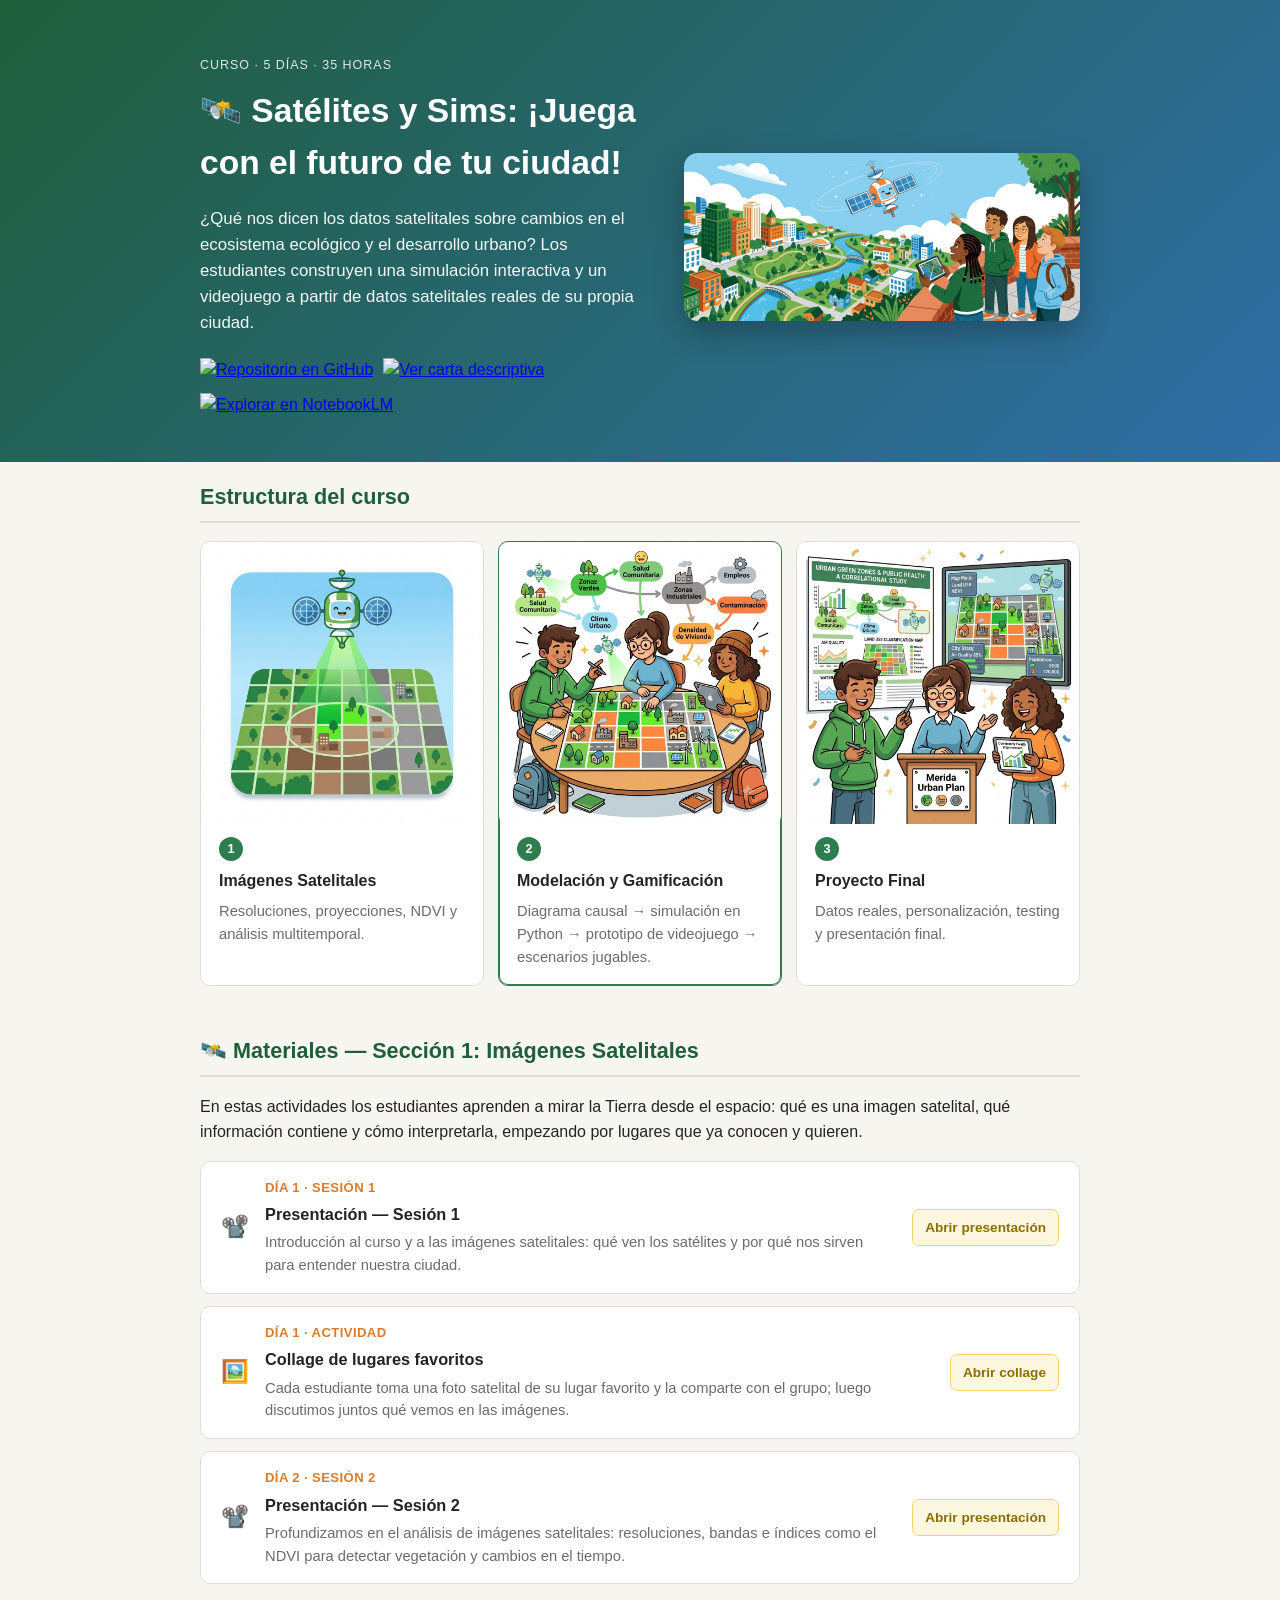
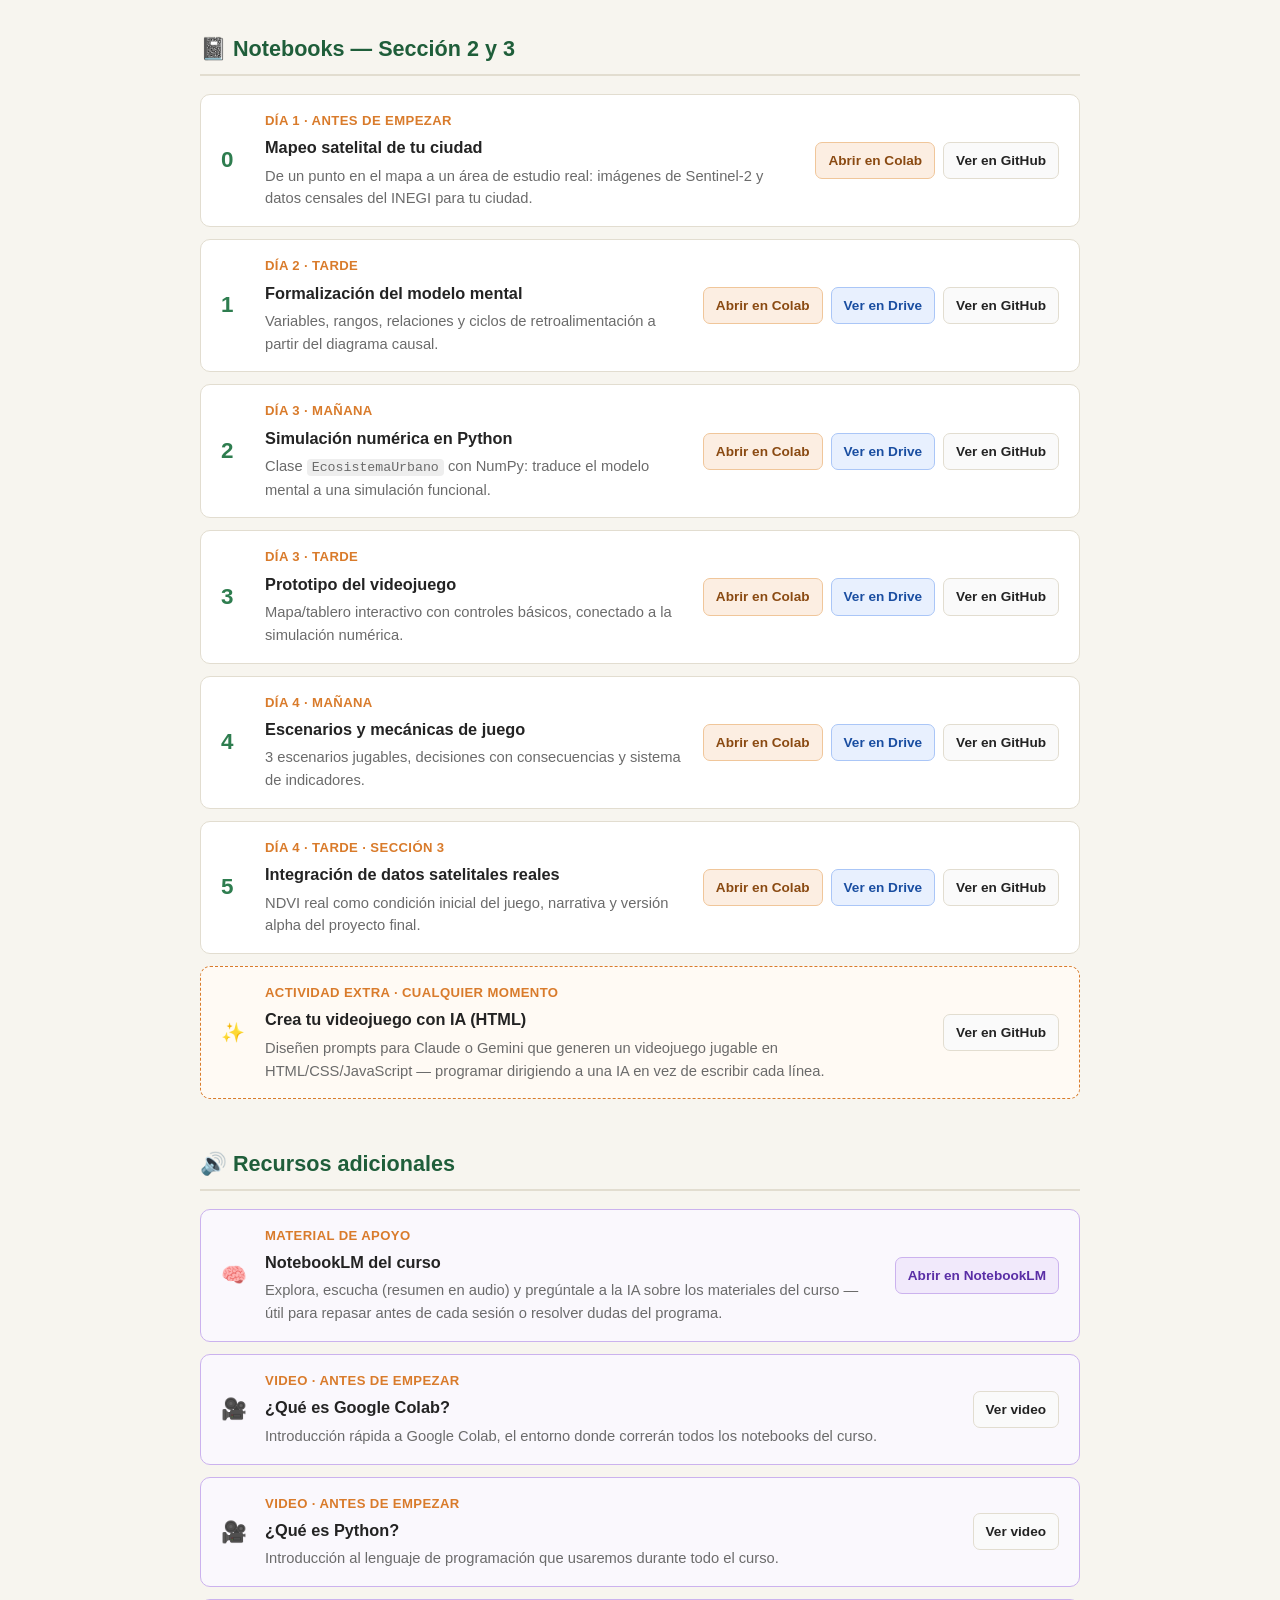
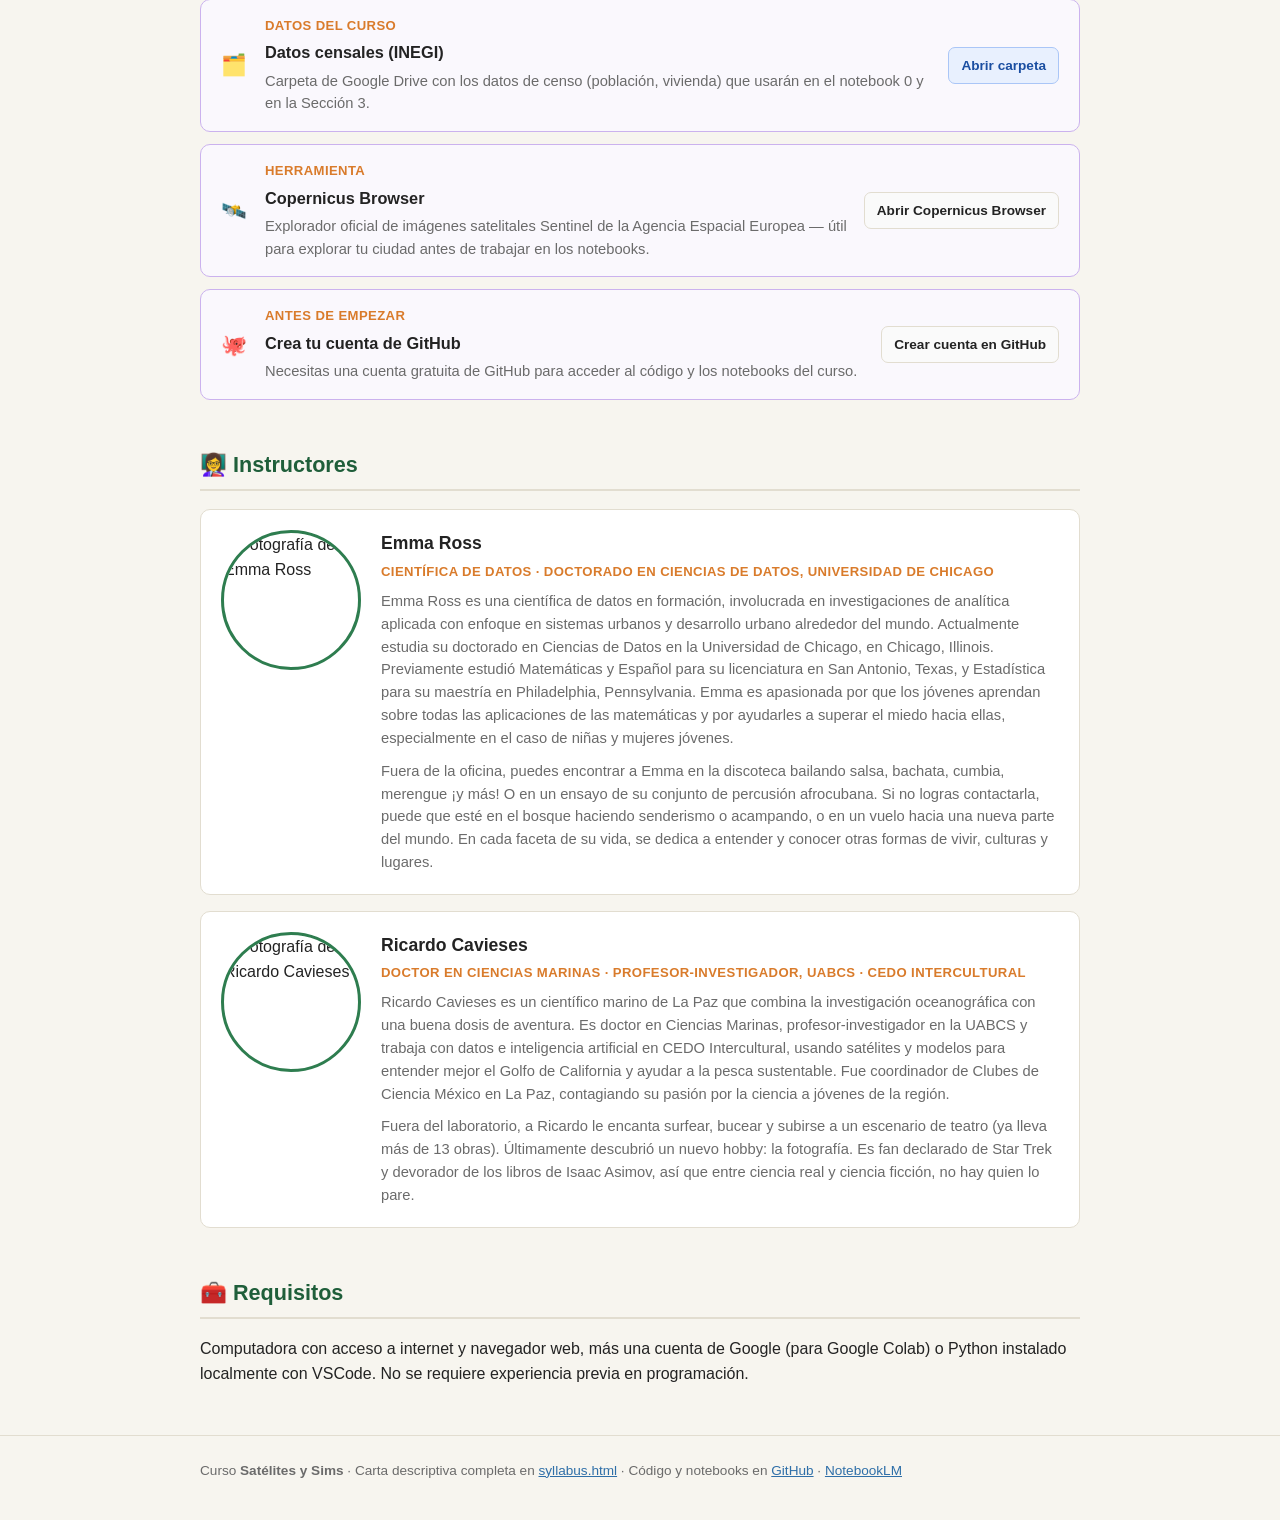
==== docs/index.html @ 2aa579f1 "actualizacion link" ====
<!DOCTYPE html>
<html lang="es">
<head>
<meta charset="UTF-8">
<meta name="viewport" content="width=device-width, initial-scale=1.0">
<title>Satélites y Sims: ¡Juega con el futuro de tu ciudad!</title>
<meta name="description" content="Curso de 5 días: simulación interactiva basada en datos satelitales reales y un modelo mental ecológico-urbano.">
<link rel="stylesheet" href="assets/style.css">
</head>
<body>

<header class="hero">
  <div class="wrap hero-grid">
    <div class="hero-texto">
      <div class="eyebrow">Curso · 5 días · 35 horas</div>
      <h1>🛰️ Satélites y Sims: ¡Juega con el futuro de tu ciudad!</h1>
      <p class="tagline">¿Qué nos dicen los datos satelitales sobre cambios en el ecosistema ecológico y el desarrollo urbano? Los estudiantes construyen una simulación interactiva y un videojuego a partir de datos satelitales reales de su propia ciudad.</p>
      <div class="badges">
        <a href="https://github.com/rcavieses/sims_satelite_and_models"><img src="https://img.shields.io/badge/GitHub-repositorio-24292e?logo=github&logoColor=white" alt="Repositorio en GitHub"></a>
        <a href="syllabus.html"><img src="https://img.shields.io/badge/Carta%20descriptiva-ver%20programa-2e7d4f" alt="Ver carta descriptiva"></a>
        <a href="https://notebooklm.google.com/notebook/e98d58f1-92c9-4bb8-ba0f-c38e1b6109aa?utm_source=nlmm_share"><img src="https://img.shields.io/badge/NotebookLM-explorar%20el%20curso-8e5fd6" alt="Explorar en NotebookLM"></a>
      </div>
    </div>
    <img class="hero-imagen" src="assets/hero-satelites-sims.png" alt="Ilustración de un satélite amigable sobrevolando una ciudad, con estudiantes observando con una tablet">
  </div>
</header>

<main class="wrap">

  <section id="secciones">
    <h2>Estructura del curso</h2>
    <div class="secciones-curso">
      <div class="seccion-card">
        <img class="seccion-imagen" src="assets/icono-seccion1.png" alt="Ilustración de un satélite escaneando un mapa de ciudad en cuadrícula">
        <span class="num">1</span>
        <h3>Imágenes Satelitales</h3>
        <p>Resoluciones, proyecciones, NDVI y análisis multitemporal.</p>
      </div>
      <div class="seccion-card activa">
        <img class="seccion-imagen" src="assets/icono-seccion2.png" alt="Ilustración de estudiantes alrededor de un tablero de ciudad con un diagrama causal flotando">
        <span class="num">2</span>
        <h3>Modelación y Gamificación</h3>
        <p>Diagrama causal → simulación en Python → prototipo de videojuego → escenarios jugables.</p>
      </div>
      <div class="seccion-card">
        <img class="seccion-imagen" src="assets/icono-seccion3.png" alt="Ilustración de estudiantes presentando su proyecto final con un póster y una pantalla de videojuego">
        <span class="num">3</span>
        <h3>Proyecto Final</h3>
        <p>Datos reales, personalización, testing y presentación final.</p>
      </div>
    </div>
  </section>

  <section id="seccion1">
    <h2>🛰️ Materiales — Sección 1: Imágenes Satelitales</h2>
    <p>En estas actividades los estudiantes aprenden a mirar la Tierra desde el espacio: qué es una imagen satelital, qué información contiene y cómo interpretarla, empezando por lugares que ya conocen y quieren.</p>
    <div class="notebook-list">

      <div class="notebook-card">
        <div class="n">📽️</div>
        <div class="info">
          <div class="cuando">Día 1 · sesión 1</div>
          <h3>Presentación — Sesión 1</h3>
          <p>Introducción al curso y a las imágenes satelitales: qué ven los satélites y por qué nos sirven para entender nuestra ciudad.</p>
        </div>
        <div class="acciones">
          <a class="boton slides" href="https://docs.google.com/presentation/d/1asZkP-Ymf19H3-n7m__MAj_zGGlyO63HExLD7Q4n1sw/edit?usp=sharing">Abrir presentación</a>
        </div>
      </div>

      <div class="notebook-card">
        <div class="n">🖼️</div>
        <div class="info">
          <div class="cuando">Día 1 · actividad</div>
          <h3>Collage de lugares favoritos</h3>
          <p>Cada estudiante toma una foto satelital de su lugar favorito y la comparte con el grupo; luego discutimos juntos qué vemos en las imágenes.</p>
        </div>
        <div class="acciones">
          <a class="boton slides" href="https://docs.google.com/presentation/d/1OE0wUbKBY-kbAxXcf1eritgPj5Snrua8qWfTWeJkAWc/edit?usp=sharing">Abrir collage</a>
        </div>
      </div>

      <div class="notebook-card">
        <div class="n">📽️</div>
        <div class="info">
          <div class="cuando">Día 2 · sesión 2</div>
          <h3>Presentación — Sesión 2</h3>
          <p>Profundizamos en el análisis de imágenes satelitales: resoluciones, bandas e índices como el NDVI para detectar vegetación y cambios en el tiempo.</p>
        </div>
        <div class="acciones">
          <a class="boton slides" href="https://docs.google.com/presentation/d/1j5mMkFSZBrqzVk2V7gPmBrJY_ZQNceSPHKhSvQpBs04/edit?usp=sharing">Abrir presentación</a>
        </div>
      </div>

    </div>
  </section>

  <section id="notebooks">
    <h2>📓 Notebooks — Sección 2 y 3</h2>
    <div class="notebook-list">

      <div class="notebook-card">
        <div class="n">0</div>
        <div class="info">
          <div class="cuando">Día 1 · antes de empezar</div>
          <h3>Mapeo satelital de tu ciudad</h3>
          <p>De un punto en el mapa a un área de estudio real: imágenes de Sentinel-2 y datos censales del INEGI para tu ciudad.</p>
        </div>
        <div class="acciones">
          <a class="boton colab" href="https://drive.google.com/file/d/1J8mFogXxSJbVkjEilfNG5clHRdkGciJT/view?usp=sharing">Abrir en Colab</a>
          <a class="boton" href="https://github.com/rcavieses/sims_satelite_and_models/blob/main/notebooks/mx_urban_ecology_explorer.ipynb">Ver en GitHub</a>
        </div>
      </div>

      <div class="notebook-card">
        <div class="n">1</div>
        <div class="info">
          <div class="cuando">Día 2 · tarde</div>
          <h3>Formalización del modelo mental</h3>
          <p>Variables, rangos, relaciones y ciclos de retroalimentación a partir del diagrama causal.</p>
        </div>
        <div class="acciones">
          <a class="boton colab" href="https://colab.research.google.com/drive/1mypeAX8ECa4wprRZEPEoFcqTh9JvcA9G">Abrir en Colab</a>
          <a class="boton drive" href="https://drive.google.com/file/d/1mypeAX8ECa4wprRZEPEoFcqTh9JvcA9G/view?usp=sharing">Ver en Drive</a>
          <a class="boton" href="https://github.com/rcavieses/sims_satelite_and_models/blob/main/notebooks/01_formalizacion_modelo_mental.ipynb">Ver en GitHub</a>
        </div>
      </div>

      <div class="notebook-card">
        <div class="n">2</div>
        <div class="info">
          <div class="cuando">Día 3 · mañana</div>
          <h3>Simulación numérica en Python</h3>
          <p>Clase <code>EcosistemaUrbano</code> con NumPy: traduce el modelo mental a una simulación funcional.</p>
        </div>
        <div class="acciones">
          <a class="boton colab" href="https://colab.research.google.com/drive/1g7cU6h3Zk5bddgj7ObUFdkQ2Xx-XJ2zH">Abrir en Colab</a>
          <a class="boton drive" href="https://drive.google.com/file/d/1g7cU6h3Zk5bddgj7ObUFdkQ2Xx-XJ2zH/view?usp=sharing">Ver en Drive</a>
          <a class="boton" href="https://github.com/rcavieses/sims_satelite_and_models/blob/main/notebooks/02_simulacion_numerica.ipynb">Ver en GitHub</a>
        </div>
      </div>

      <div class="notebook-card">
        <div class="n">3</div>
        <div class="info">
          <div class="cuando">Día 3 · tarde</div>
          <h3>Prototipo del videojuego</h3>
          <p>Mapa/tablero interactivo con controles básicos, conectado a la simulación numérica.</p>
        </div>
        <div class="acciones">
          <a class="boton colab" href="https://colab.research.google.com/drive/1SPewLWwFuaRrbnvnoVvlqjuMp_74hAEz">Abrir en Colab</a>
          <a class="boton drive" href="https://drive.google.com/file/d/1SPewLWwFuaRrbnvnoVvlqjuMp_74hAEz/view?usp=sharing">Ver en Drive</a>
          <a class="boton" href="https://github.com/rcavieses/sims_satelite_and_models/blob/main/notebooks/03_prototipo_videojuego.ipynb">Ver en GitHub</a>
        </div>
      </div>

      <div class="notebook-card">
        <div class="n">4</div>
        <div class="info">
          <div class="cuando">Día 4 · mañana</div>
          <h3>Escenarios y mecánicas de juego</h3>
          <p>3 escenarios jugables, decisiones con consecuencias y sistema de indicadores.</p>
        </div>
        <div class="acciones">
          <a class="boton colab" href="https://colab.research.google.com/drive/1cLQ287TF0SnZhFNBOEjwni1LnWYRTzpl">Abrir en Colab</a>
          <a class="boton drive" href="https://drive.google.com/file/d/1cLQ287TF0SnZhFNBOEjwni1LnWYRTzpl/view?usp=sharing">Ver en Drive</a>
          <a class="boton" href="https://github.com/rcavieses/sims_satelite_and_models/blob/main/notebooks/04_escenarios_mecanicas.ipynb">Ver en GitHub</a>
        </div>
      </div>

      <div class="notebook-card">
        <div class="n">5</div>
        <div class="info">
          <div class="cuando">Día 4 · tarde · Sección 3</div>
          <h3>Integración de datos satelitales reales</h3>
          <p>NDVI real como condición inicial del juego, narrativa y versión alpha del proyecto final.</p>
        </div>
        <div class="acciones">
          <a class="boton colab" href="https://colab.research.google.com/drive/1V0Z7SrM4IMzvN2k3NzX_sJJCu1vbQ6V2">Abrir en Colab</a>
          <a class="boton drive" href="https://drive.google.com/file/d/1V0Z7SrM4IMzvN2k3NzX_sJJCu1vbQ6V2/view?usp=sharing">Ver en Drive</a>
          <a class="boton" href="https://github.com/rcavieses/sims_satelite_and_models/blob/main/notebooks/05_integracion_datos_satelitales.ipynb">Ver en GitHub</a>
        </div>
      </div>

      <div class="notebook-card extra">
        <div class="n">✨</div>
        <div class="info">
          <div class="cuando">Actividad extra · cualquier momento</div>
          <h3>Crea tu videojuego con IA (HTML)</h3>
          <p>Diseñen prompts para Claude o Gemini que generen un videojuego jugable en HTML/CSS/JavaScript — programar dirigiendo a una IA en vez de escribir cada línea.</p>
        </div>
        <div class="acciones">
          <a class="boton" href="https://github.com/rcavieses/sims_satelite_and_models/blob/main/notebooks/06_actividad_extra_videojuego_html_ia.ipynb">Ver en GitHub</a>
        </div>
      </div>

    </div>


  </section>

  <section id="recursos">
    <h2>🔊 Recursos adicionales</h2>
    <div class="notebook-list">
      <div class="notebook-card recurso">
        <div class="n">🧠</div>
        <div class="info">
          <div class="cuando">Material de apoyo</div>
          <h3>NotebookLM del curso</h3>
          <p>Explora, escucha (resumen en audio) y pregúntale a la IA sobre los materiales del curso — útil para repasar antes de cada sesión o resolver dudas del programa.</p>
        </div>
        <div class="acciones">
          <a class="boton notebooklm" href="https://notebooklm.google.com/notebook/e98d58f1-92c9-4bb8-ba0f-c38e1b6109aa?utm_source=nlmm_share">Abrir en NotebookLM</a>
        </div>
      </div>

      <div class="notebook-card recurso">
        <div class="n">🎥</div>
        <div class="info">
          <div class="cuando">Video · antes de empezar</div>
          <h3>¿Qué es Google Colab?</h3>
          <p>Introducción rápida a Google Colab, el entorno donde correrán todos los notebooks del curso.</p>
        </div>
        <div class="acciones">
          <a class="boton" href="https://www.youtube.com/watch?v=KFcA30K-ndo&t=108s">Ver video</a>
        </div>
      </div>

      <div class="notebook-card recurso">
        <div class="n">🎥</div>
        <div class="info">
          <div class="cuando">Video · antes de empezar</div>
          <h3>¿Qué es Python?</h3>
          <p>Introducción al lenguaje de programación que usaremos durante todo el curso.</p>
        </div>
        <div class="acciones">
          <a class="boton" href="https://www.youtube.com/watch?v=eAFuJhRm2Sg&t=29s">Ver video</a>
        </div>
      </div>

      <div class="notebook-card recurso">
        <div class="n">🗂️</div>
        <div class="info">
          <div class="cuando">Datos del curso</div>
          <h3>Datos censales (INEGI)</h3>
          <p>Carpeta de Google Drive con los datos de censo (población, vivienda) que usarán en el notebook 0 y en la Sección 3.</p>
        </div>
        <div class="acciones">
          <a class="boton drive" href="https://drive.google.com/drive/folders/1t3U3n2-JDW6DZvt8HqquJCTpLDzobknF?usp=sharing">Abrir carpeta</a>
        </div>
      </div>

      <div class="notebook-card recurso">
        <div class="n">🛰️</div>
        <div class="info">
          <div class="cuando">Herramienta</div>
          <h3>Copernicus Browser</h3>
          <p>Explorador oficial de imágenes satelitales Sentinel de la Agencia Espacial Europea — útil para explorar tu ciudad antes de trabajar en los notebooks.</p>
        </div>
        <div class="acciones">
          <a class="boton" href="https://browser.dataspace.copernicus.eu/">Abrir Copernicus Browser</a>
        </div>
      </div>

      <div class="notebook-card recurso">
        <div class="n">🐙</div>
        <div class="info">
          <div class="cuando">Antes de empezar</div>
          <h3>Crea tu cuenta de GitHub</h3>
          <p>Necesitas una cuenta gratuita de GitHub para acceder al código y los notebooks del curso.</p>
        </div>
        <div class="acciones">
          <a class="boton" href="https://github.com/signup">Crear cuenta en GitHub</a>
        </div>
      </div>
    </div>
    
  </section>

  <section id="instructores">
    <h2>👩‍🏫 Instructores</h2>
    <div class="instructores-grid">

      <div class="instructor-card">
        <img class="instructor-foto" src="https://raw.githubusercontent.com/rcavieses/sims_satelite_and_models/refs/heads/main/assets/emma.jpeg" alt="Fotografía de Emma Ross">
        <div class="instructor-info">
          <h3>Emma Ross</h3>
          <div class="instructor-rol">Científica de datos · Doctorado en Ciencias de Datos, Universidad de Chicago</div>
          <p>Emma Ross es una científica de datos en formación, involucrada en investigaciones de analítica aplicada con enfoque en sistemas urbanos y desarrollo urbano alrededor del mundo. Actualmente estudia su doctorado en Ciencias de Datos en la Universidad de Chicago, en Chicago, Illinois. Previamente estudió Matemáticas y Español para su licenciatura en San Antonio, Texas, y Estadística para su maestría en Philadelphia, Pennsylvania. Emma es apasionada por que los jóvenes aprendan sobre todas las aplicaciones de las matemáticas y por ayudarles a superar el miedo hacia ellas, especialmente en el caso de niñas y mujeres jóvenes.</p>
          <p>Fuera de la oficina, puedes encontrar a Emma en la discoteca bailando salsa, bachata, cumbia, merengue ¡y más! O en un ensayo de su conjunto de percusión afrocubana. Si no logras contactarla, puede que esté en el bosque haciendo senderismo o acampando, o en un vuelo hacia una nueva parte del mundo. En cada faceta de su vida, se dedica a entender y conocer otras formas de vivir, culturas y lugares.</p>
        </div>
      </div>

      <div class="instructor-card">
        <img class="instructor-foto" src="https://raw.githubusercontent.com/rcavieses/sims_satelite_and_models/refs/heads/main/assets/ricardo.jpg" alt="Fotografía de Ricardo Cavieses">
        <div class="instructor-info">
          <h3>Ricardo Cavieses</h3>
          <div class="instructor-rol">Doctor en Ciencias Marinas · Profesor-investigador, UABCS · CEDO Intercultural</div>
          <p>Ricardo Cavieses es un científico marino de La Paz que combina la investigación oceanográfica con una buena dosis de aventura. Es doctor en Ciencias Marinas, profesor-investigador en la UABCS y trabaja con datos e inteligencia artificial en CEDO Intercultural, usando satélites y modelos para entender mejor el Golfo de California y ayudar a la pesca sustentable. Fue coordinador de Clubes de Ciencia México en La Paz, contagiando su pasión por la ciencia a jóvenes de la región.</p>
          <p>Fuera del laboratorio, a Ricardo le encanta surfear, bucear y subirse a un escenario de teatro (ya lleva más de 13 obras). Últimamente descubrió un nuevo hobby: la fotografía. Es fan declarado de Star Trek y devorador de los libros de Isaac Asimov, así que entre ciencia real y ciencia ficción, no hay quien lo pare.</p>
        </div>
      </div>

    </div>
  </section>

  <section id="requisitos">
    <h2>🧰 Requisitos</h2>
    <p>Computadora con acceso a internet y navegador web, más una cuenta de Google (para Google Colab) o Python instalado localmente con VSCode. No se requiere experiencia previa en programación.</p>
  </section>

</main>

<footer>
  <div class="wrap">
    Curso <strong>Satélites y Sims</strong> · Carta descriptiva completa en <a href="syllabus.html">syllabus.html</a> · Código y notebooks en <a href="https://github.com/rcavieses/sims_satelite_and_models">GitHub</a> · <a href="https://notebooklm.google.com/notebook/e98d58f1-92c9-4bb8-ba0f-c38e1b6109aa?utm_source=nlmm_share">NotebookLM</a>
  </div>
</footer>

</body>
</html>
---- docs/assets/style.css ----
:root {
  --verde: #2e7d4f;
  --verde-oscuro: #1f5e3a;
  --azul: #2f6fa8;
  --fondo: #f7f5ef;
  --texto: #232323;
  --gris: #6b6b6b;
  --borde: #e2ddd0;
  --naranja: #d97b2b;
}

* { box-sizing: border-box; }

body {
  margin: 0;
  font-family: -apple-system, BlinkMacSystemFont, "Segoe UI", Roboto, Helvetica, Arial, sans-serif;
  background: var(--fondo);
  color: var(--texto);
  line-height: 1.55;
}

.wrap {
  max-width: 920px;
  margin: 0 auto;
  padding: 0 20px;
}

header.hero {
  background: linear-gradient(135deg, var(--verde-oscuro), var(--azul));
  color: #fff;
  padding: 56px 0 44px;
}

header.hero .eyebrow {
  text-transform: uppercase;
  letter-spacing: 0.08em;
  font-size: 0.78rem;
  opacity: 0.85;
  margin-bottom: 10px;
}

header.hero h1 {
  font-size: 2.1rem;
  margin: 0 0 12px;
}

header.hero p.tagline {
  font-size: 1.05rem;
  max-width: 640px;
  opacity: 0.95;
}

.hero-grid {
  display: grid;
  grid-template-columns: 1.15fr 1fr;
  gap: 28px;
  align-items: center;
}

.hero-imagen {
  width: 100%;
  height: auto;
  border-radius: 14px;
  box-shadow: 0 12px 30px rgba(0, 0, 0, 0.25);
}

@media (max-width: 720px) {
  .hero-grid {
    grid-template-columns: 1fr;
  }
  .hero-imagen {
    order: -1;
  }
}

.badges {
  margin-top: 22px;
  display: flex;
  gap: 10px;
  flex-wrap: wrap;
}

.badges a img { display: block; }

main { padding: 40px 0 70px; }

section { margin-bottom: 48px; }

h2 {
  font-size: 1.35rem;
  border-bottom: 2px solid var(--borde);
  padding-bottom: 8px;
  margin-bottom: 18px;
  color: var(--verde-oscuro);
}

.secciones-curso {
  display: grid;
  grid-template-columns: repeat(auto-fit, minmax(220px, 1fr));
  gap: 14px;
}

.seccion-card {
  background: #fff;
  border: 1px solid var(--borde);
  border-radius: 10px;
  padding: 16px 18px;
  overflow: hidden;
}

.seccion-imagen {
  display: block;
  aspect-ratio: 1 / 1;
  object-fit: cover;
  border-radius: 8px;
  margin: -16px -18px 12px;
  width: calc(100% + 36px);
  max-width: calc(100% + 36px);
}

.seccion-card .num {
  display: inline-block;
  background: var(--verde);
  color: #fff;
  font-weight: 700;
  font-size: 0.8rem;
  border-radius: 999px;
  width: 24px;
  height: 24px;
  text-align: center;
  line-height: 24px;
  margin-bottom: 8px;
}

.seccion-card.activa {
  border-color: var(--verde);
  box-shadow: 0 0 0 1px var(--verde) inset;
}

.seccion-card h3 { margin: 0 0 6px; font-size: 1rem; }
.seccion-card p { margin: 0; color: var(--gris); font-size: 0.92rem; }

.notebook-list {
  display: flex;
  flex-direction: column;
  gap: 12px;
}

.notebook-card {
  background: #fff;
  border: 1px solid var(--borde);
  border-radius: 10px;
  padding: 16px 20px;
  display: flex;
  align-items: center;
  gap: 16px;
  flex-wrap: wrap;
}

.notebook-card .n {
  font-weight: 700;
  color: var(--verde);
  font-size: 1.4rem;
  min-width: 28px;
}

.notebook-card .info { flex: 1; min-width: 220px; }
.notebook-card .info h3 { margin: 0 0 4px; font-size: 1.02rem; }
.notebook-card .info .cuando {
  font-size: 0.82rem;
  color: var(--naranja);
  font-weight: 600;
  text-transform: uppercase;
  letter-spacing: 0.03em;
  margin-bottom: 4px;
}
.notebook-card .info p { margin: 0; color: var(--gris); font-size: 0.92rem; }

.notebook-card .acciones {
  display: flex;
  gap: 8px;
  flex-wrap: wrap;
}

.boton {
  display: inline-flex;
  align-items: center;
  gap: 6px;
  padding: 7px 12px;
  border-radius: 7px;
  font-size: 0.85rem;
  font-weight: 600;
  text-decoration: none;
  border: 1px solid var(--borde);
  color: var(--texto);
  background: #fafafa;
}

.boton:hover { background: #efefef; }

.boton.colab { background: #fceee2; border-color: #f0c69a; color: #8a4a12; }
.boton.colab:hover { background: #f9dfc4; }

.boton.drive { background: #e8f0fe; border-color: #aac6f7; color: #1a4ea1; }
.boton.drive:hover { background: #d6e4fc; }

.notebook-card.extra {
  border-style: dashed;
  border-color: var(--naranja);
  background: #fffaf4;
}
.notebook-card.extra .n { color: var(--naranja); font-size: 1.2rem; }

.boton.slides { background: #fef7e0; border-color: #f2d570; color: #8a6d00; }
.boton.slides:hover { background: #fdefc3; }

.boton.notebooklm { background: #f1e9fb; border-color: #cbb2ee; color: #5a2ea6; }
.boton.notebooklm:hover { background: #e4d6f7; }

.notebook-card.recurso {
  border-color: #cbb2ee;
  background: #faf8fd;
}
.notebook-card.recurso .n { font-size: 1.3rem; }

.instructores-grid {
  display: flex;
  flex-direction: column;
  gap: 16px;
}

.instructor-card {
  background: #fff;
  border: 1px solid var(--borde);
  border-radius: 10px;
  padding: 20px;
  display: flex;
  gap: 20px;
  align-items: flex-start;
}

.instructor-foto {
  width: 140px;
  height: 140px;
  object-fit: cover;
  border-radius: 50%;
  border: 3px solid var(--verde);
  flex-shrink: 0;
}

.instructor-info h3 { margin: 0 0 4px; font-size: 1.1rem; }

.instructor-rol {
  font-size: 0.82rem;
  color: var(--naranja);
  font-weight: 600;
  text-transform: uppercase;
  letter-spacing: 0.03em;
  margin-bottom: 8px;
}

.instructor-info p {
  margin: 0 0 10px;
  color: var(--gris);
  font-size: 0.92rem;
}
.instructor-info p:last-child { margin-bottom: 0; }

@media (max-width: 600px) {
  .instructor-card {
    flex-direction: column;
    align-items: center;
    text-align: left;
  }
}

footer {
  border-top: 1px solid var(--borde);
  padding: 24px 0 40px;
  color: var(--gris);
  font-size: 0.85rem;
}

footer a { color: var(--azul); }

code {
  background: #eee;
  padding: 1px 5px;
  border-radius: 4px;
  font-size: 0.9em;
}

.nota-placeholder {
  background: #fff7e6;
  border: 1px solid #f0d999;
  border-radius: 8px;
  padding: 10px 14px;
  font-size: 0.85rem;
  color: #6b5510;
  margin-top: 18px;
}
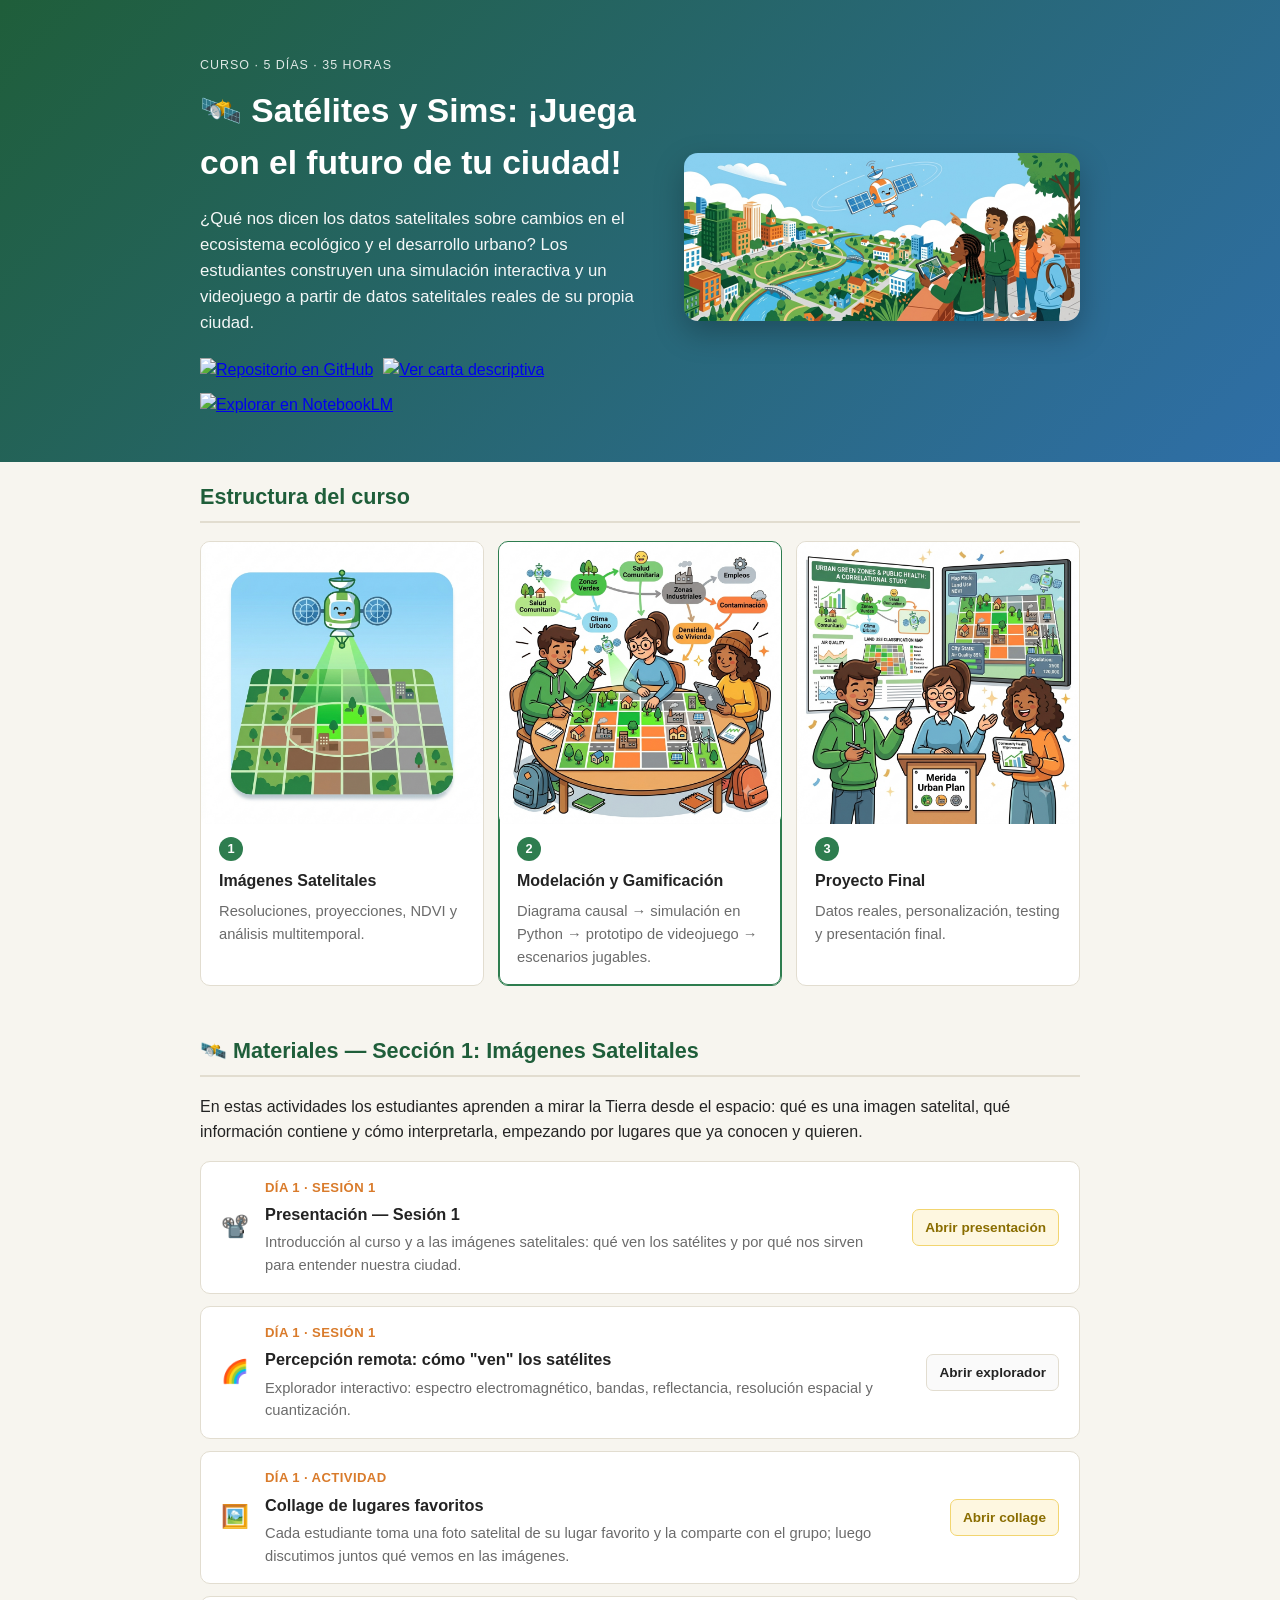
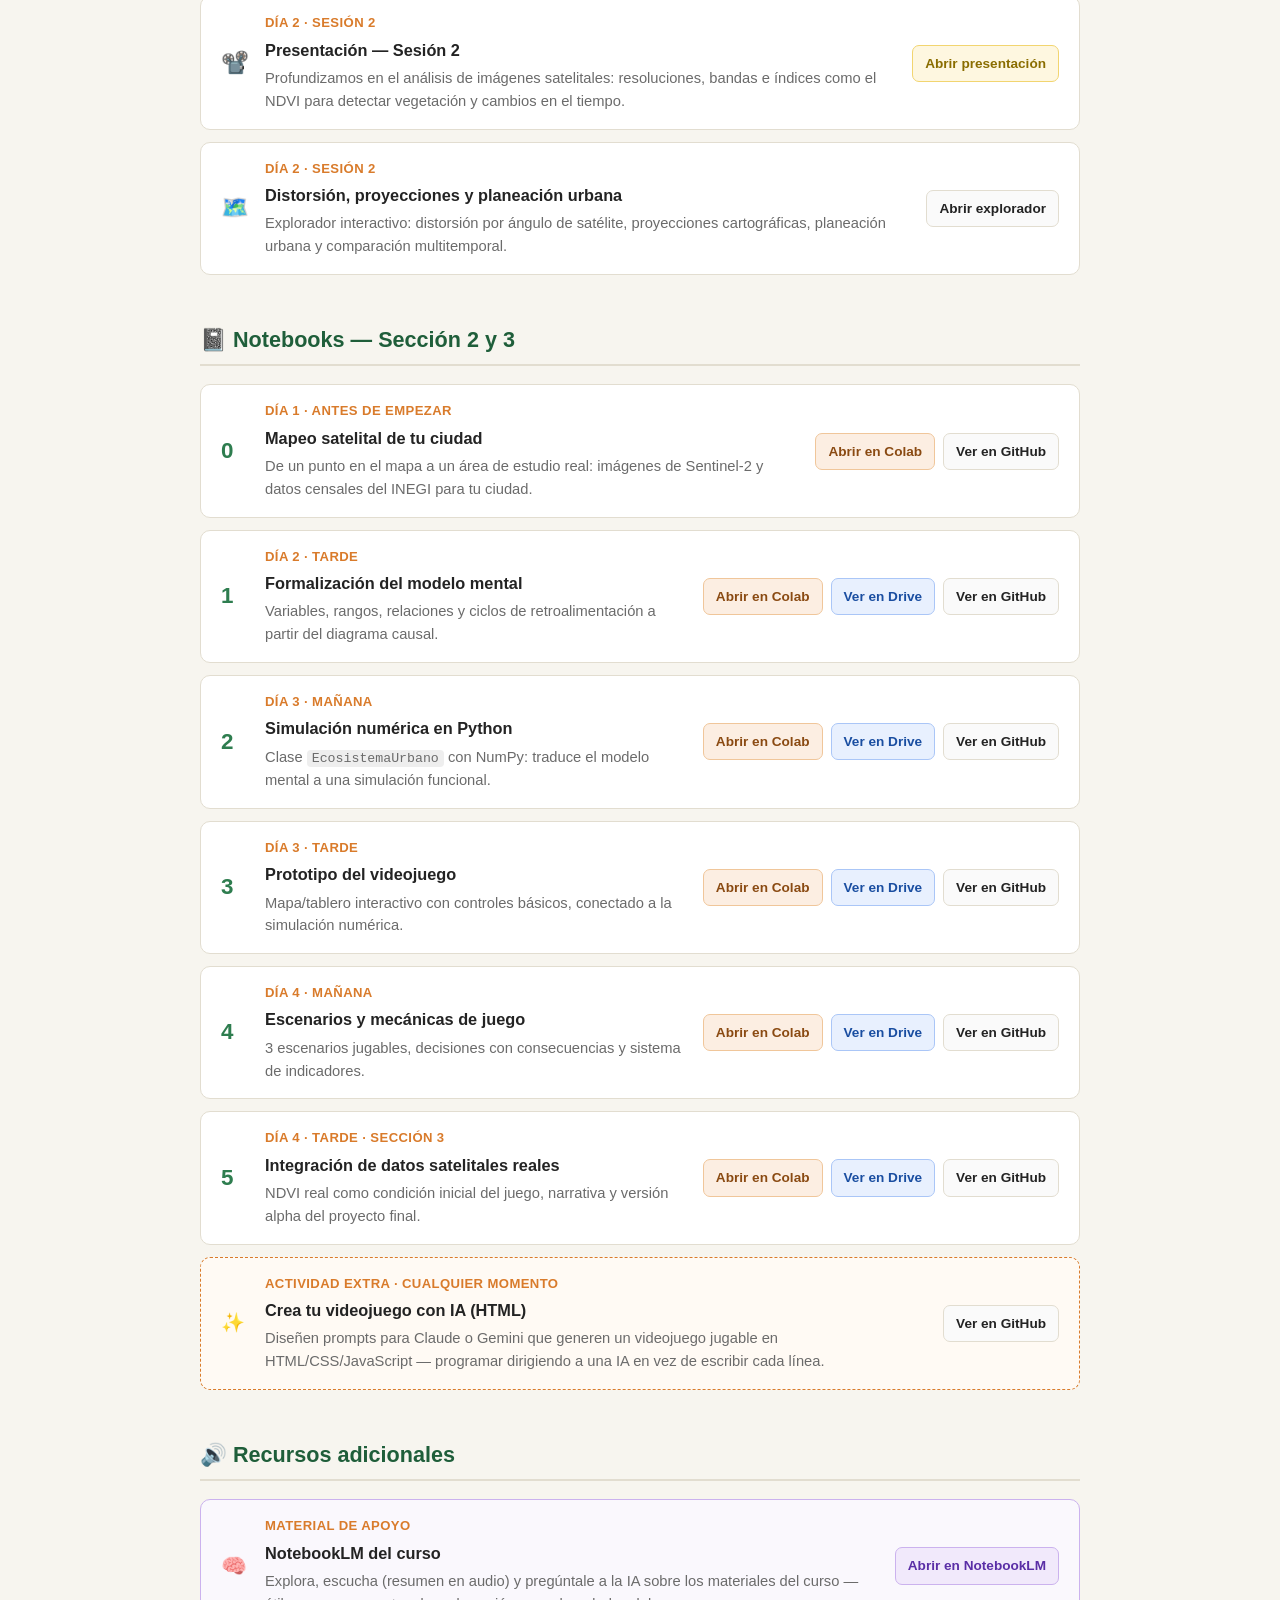
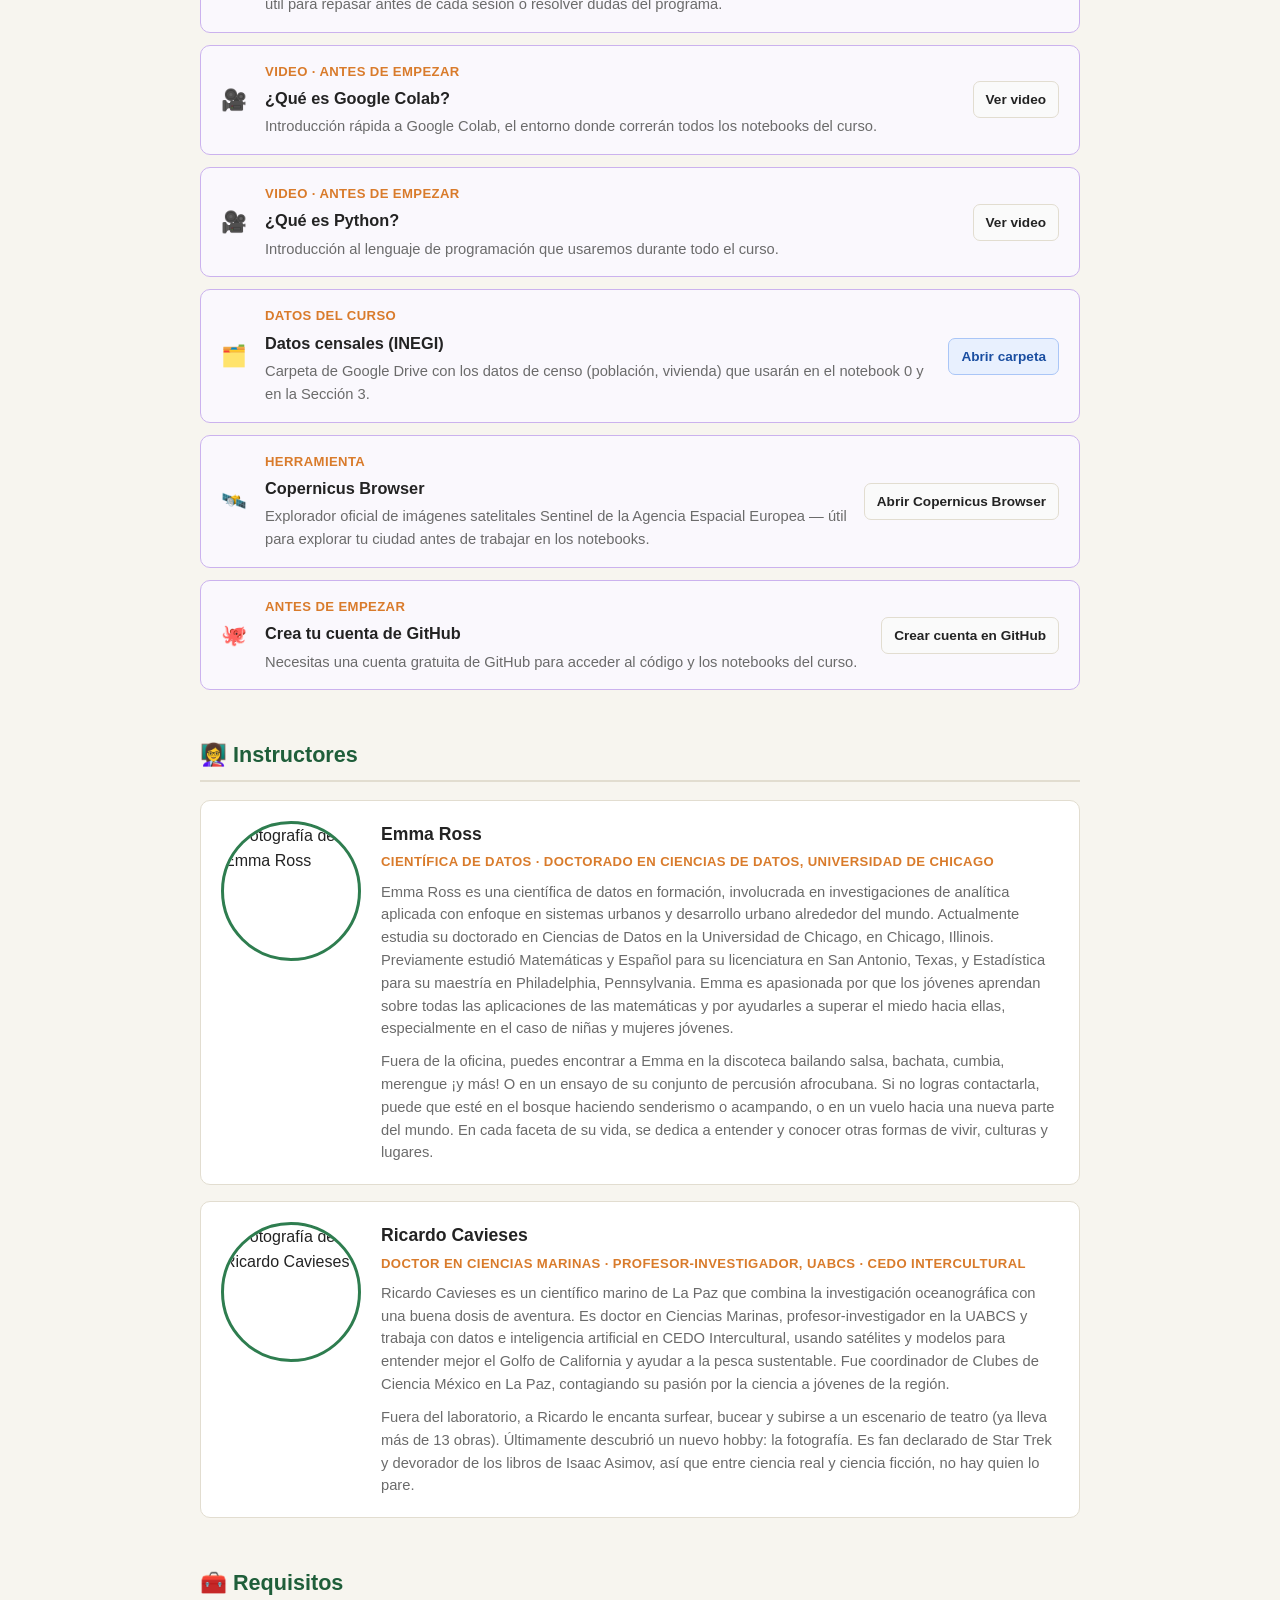
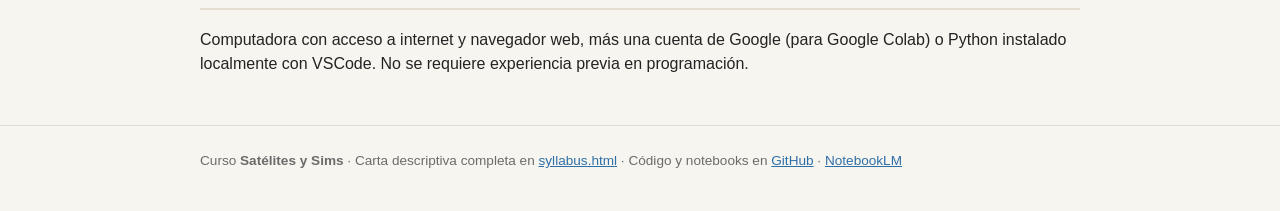
==== commit 510ce89b: "Merge branch 'main' of https://github.com/rcavieses/sims_satelite_and_models" ====
--- a/docs/index.html
+++ b/docs/index.html
@@ -69,6 +69,18 @@
       </div>
 
       <div class="notebook-card">
+        <div class="n">🌈</div>
+        <div class="info">
+          <div class="cuando">Día 1 · sesión 1</div>
+          <h3>Percepción remota: cómo "ven" los satélites</h3>
+          <p>Explorador interactivo: espectro electromagnético, bandas, reflectancia, resolución espacial y cuantización.</p>
+        </div>
+        <div class="acciones">
+          <a class="boton" href="percepcion-remota.html">Abrir explorador</a>
+        </div>
+      </div>
+
+      <div class="notebook-card">
         <div class="n">🖼️</div>
         <div class="info">
           <div class="cuando">Día 1 · actividad</div>
@@ -89,6 +101,18 @@
         </div>
         <div class="acciones">
           <a class="boton slides" href="https://docs.google.com/presentation/d/1j5mMkFSZBrqzVk2V7gPmBrJY_ZQNceSPHKhSvQpBs04/edit?usp=sharing">Abrir presentación</a>
+        </div>
+      </div>
+
+      <div class="notebook-card">
+        <div class="n">🗺️</div>
+        <div class="info">
+          <div class="cuando">Día 2 · sesión 2</div>
+          <h3>Distorsión, proyecciones y planeación urbana</h3>
+          <p>Explorador interactivo: distorsión por ángulo de satélite, proyecciones cartográficas, planeación urbana y comparación multitemporal.</p>
+        </div>
+        <div class="acciones">
+          <a class="boton" href="distorsion-proyecciones.html">Abrir explorador</a>
         </div>
       </div>
 
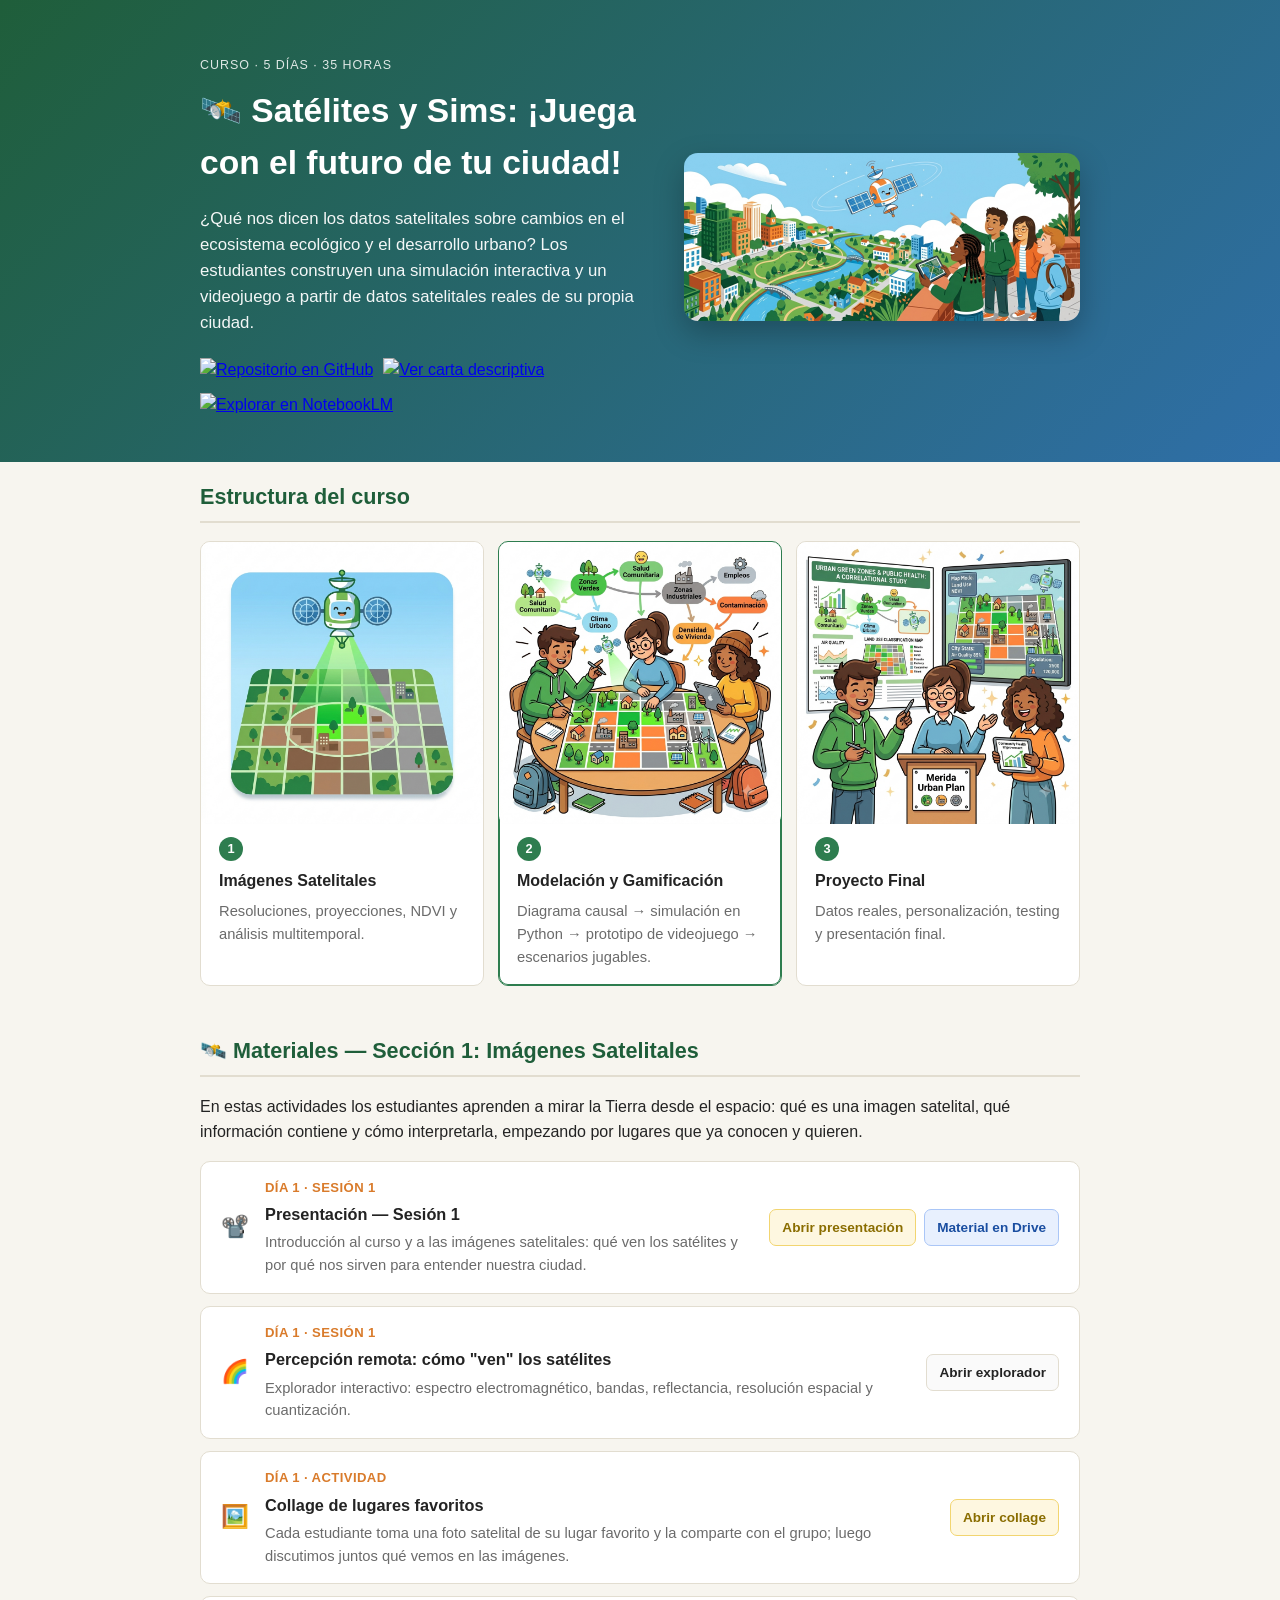
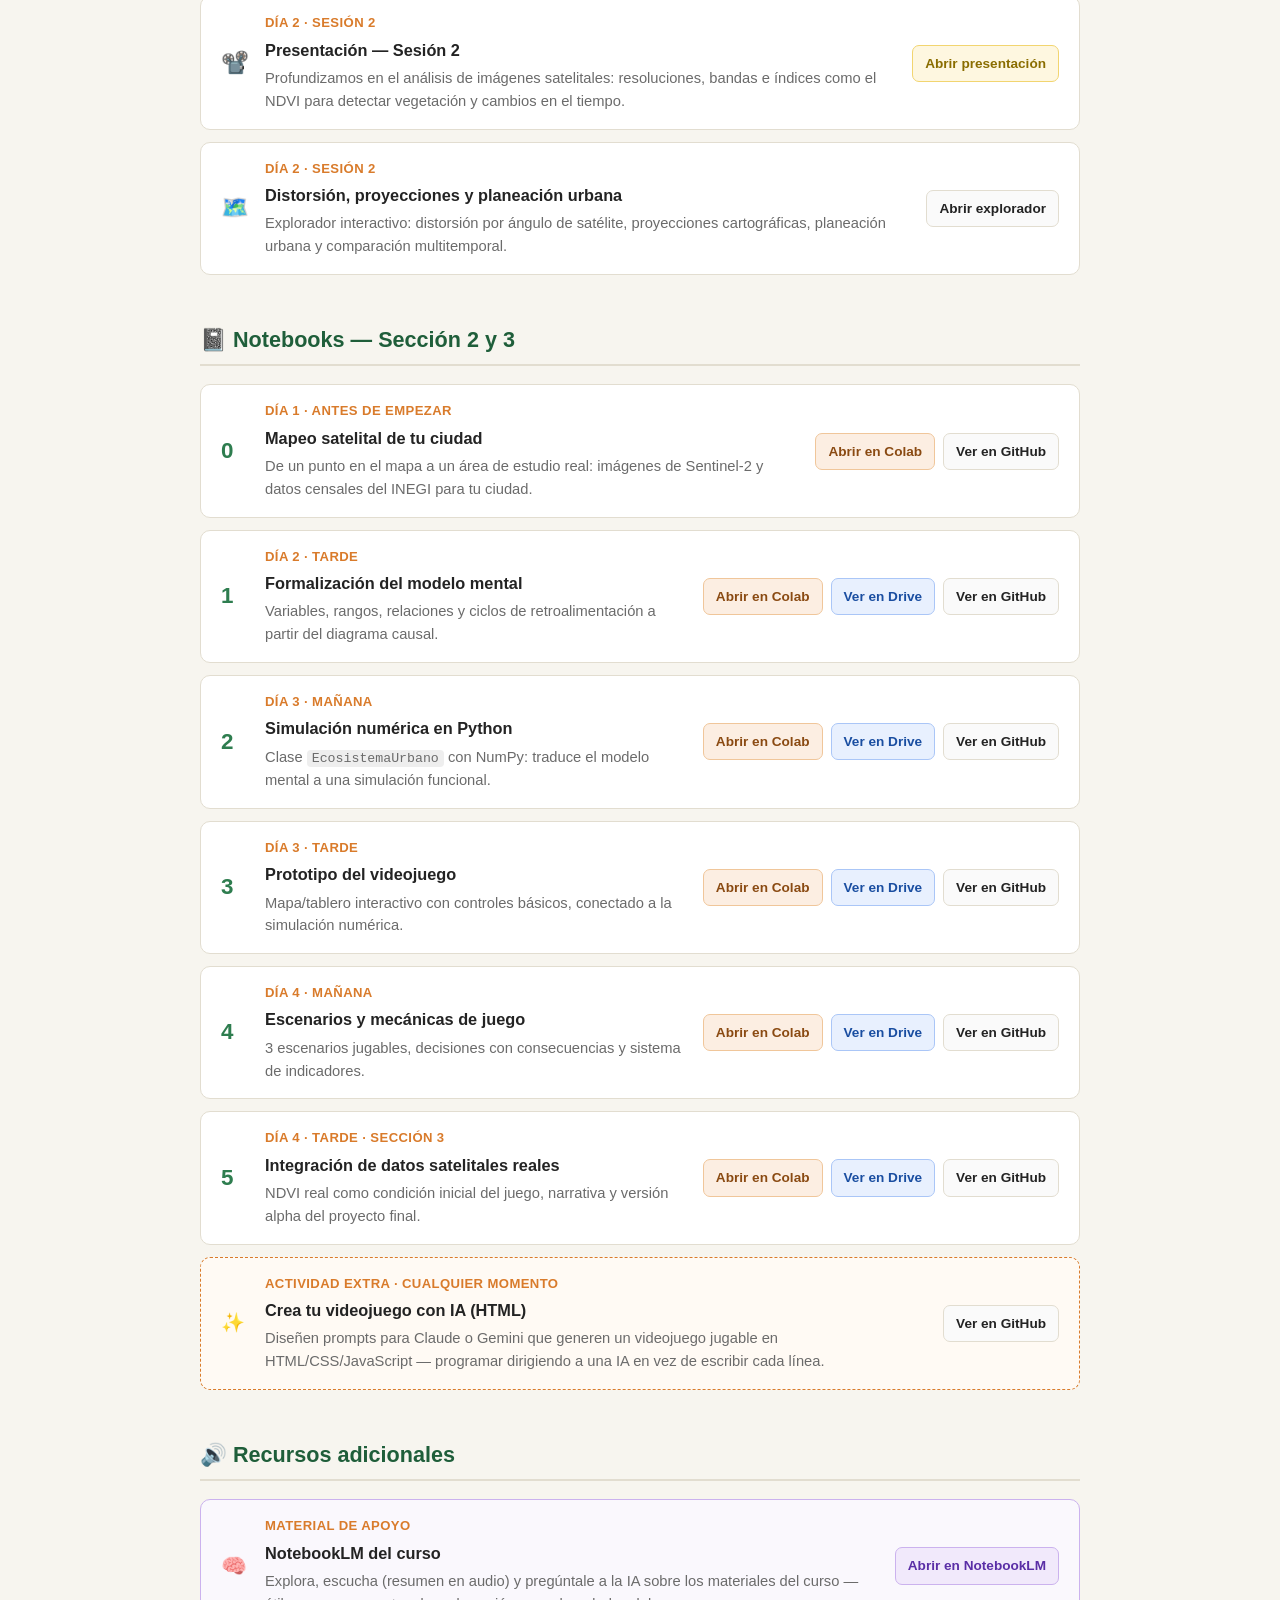
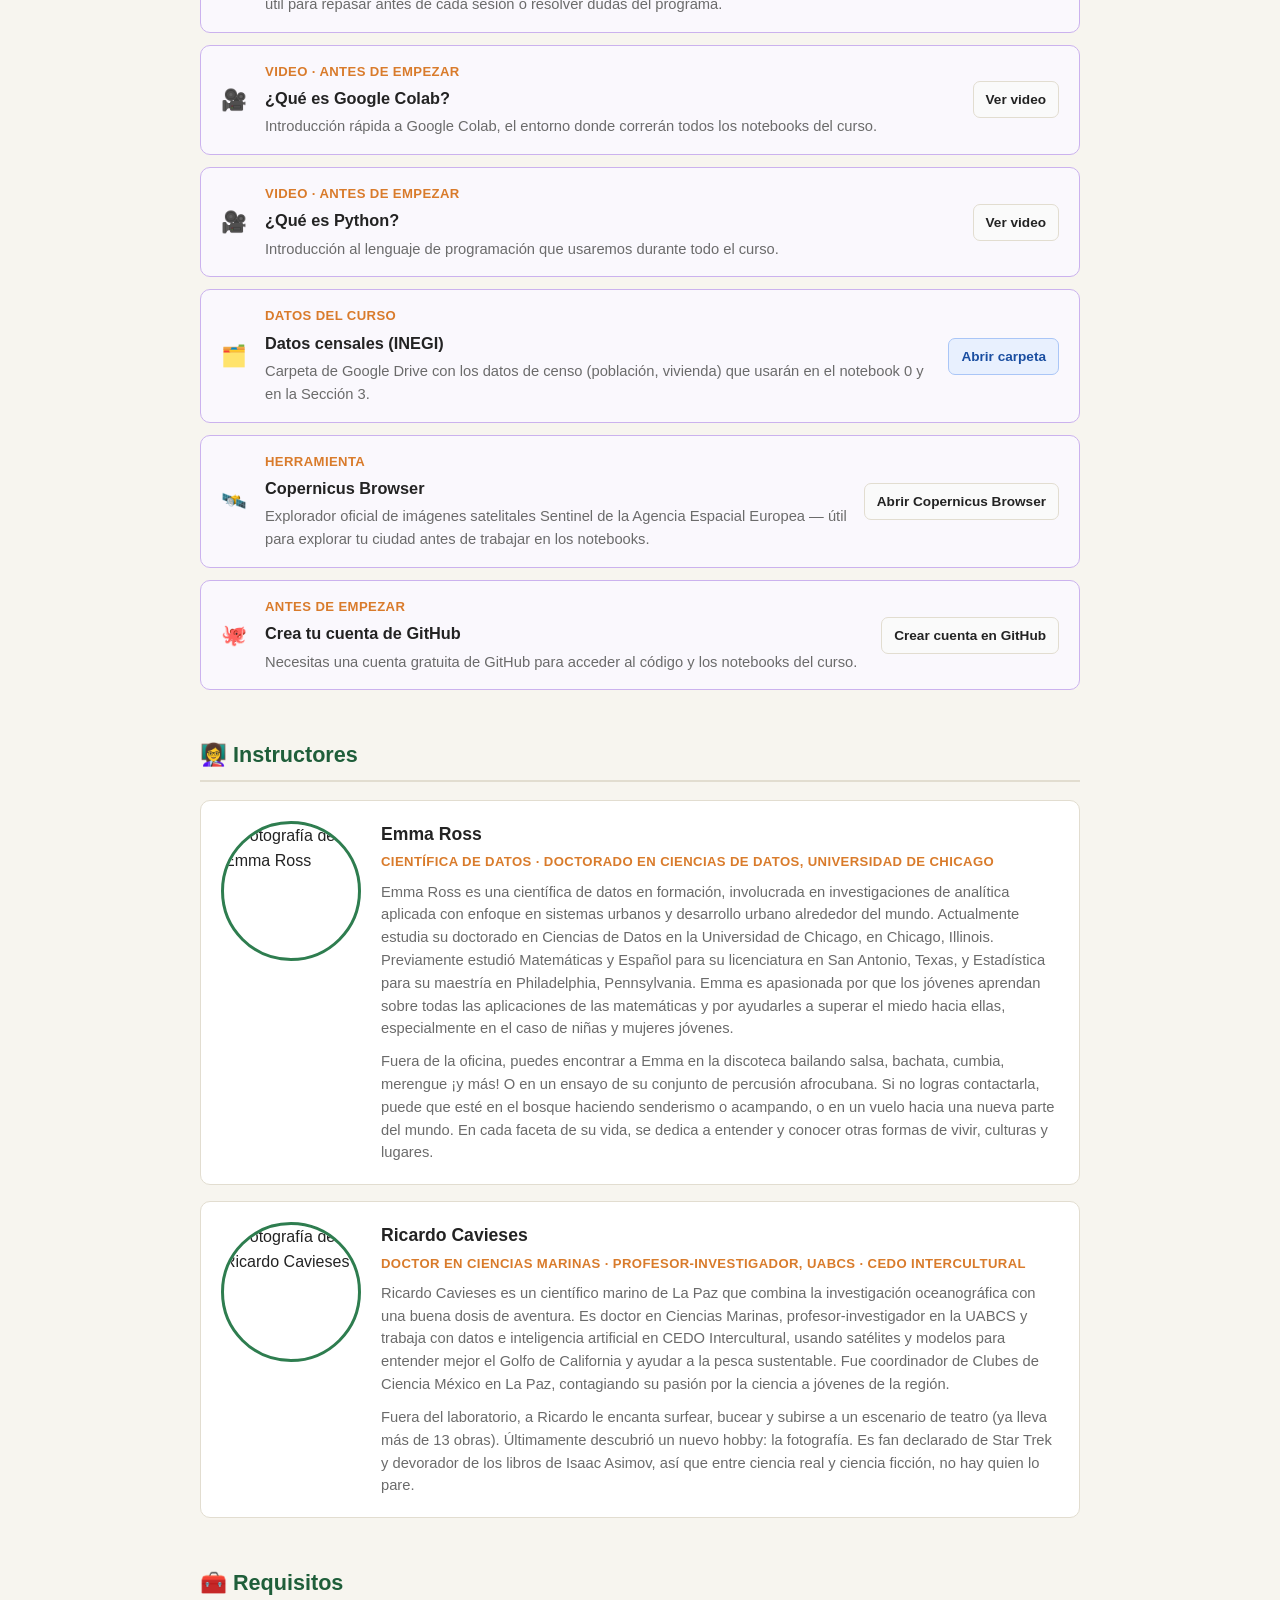
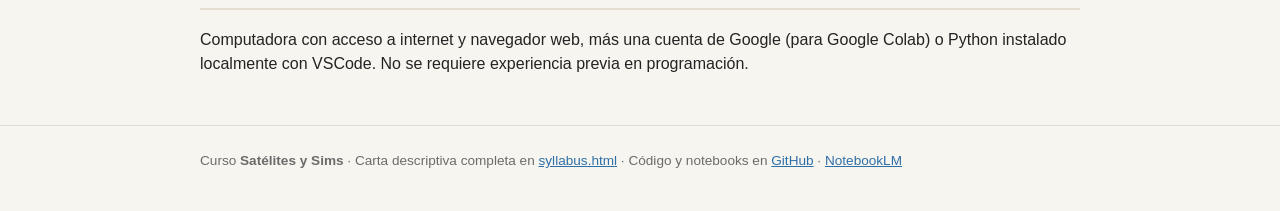
==== commit 55d2a162: "Agregar material en Drive para el Día 1 (Sección 1) Co-Authored-By: Claude Fable 5 <noreply@anthropi" ====
--- a/docs/index.html
+++ b/docs/index.html
@@ -65,6 +65,7 @@
         </div>
         <div class="acciones">
           <a class="boton slides" href="https://docs.google.com/presentation/d/1asZkP-Ymf19H3-n7m__MAj_zGGlyO63HExLD7Q4n1sw/edit?usp=sharing">Abrir presentación</a>
+          <a class="boton drive" href="https://drive.google.com/file/d/1A3HMoqrn3XI2VSkAjvJ7ktNDeocREbIc/view?usp=sharing">Material en Drive</a>
         </div>
       </div>
 
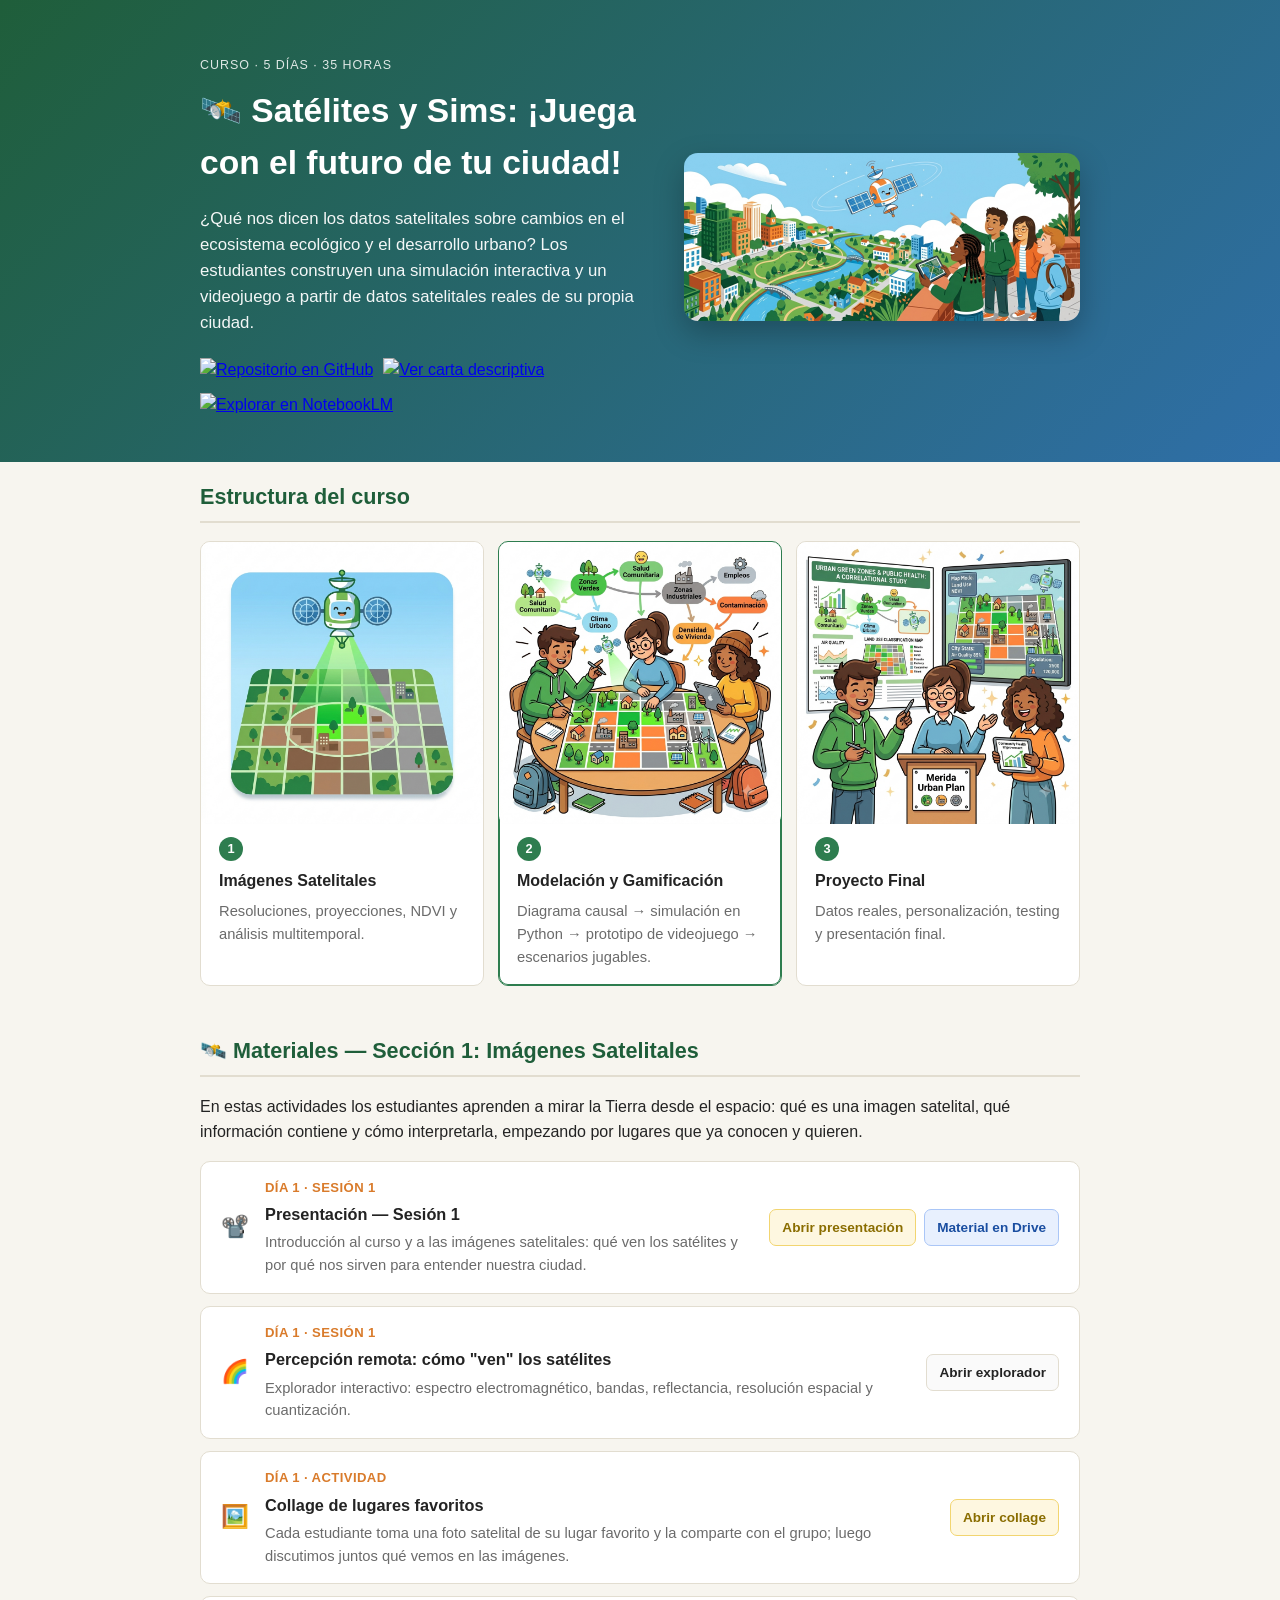
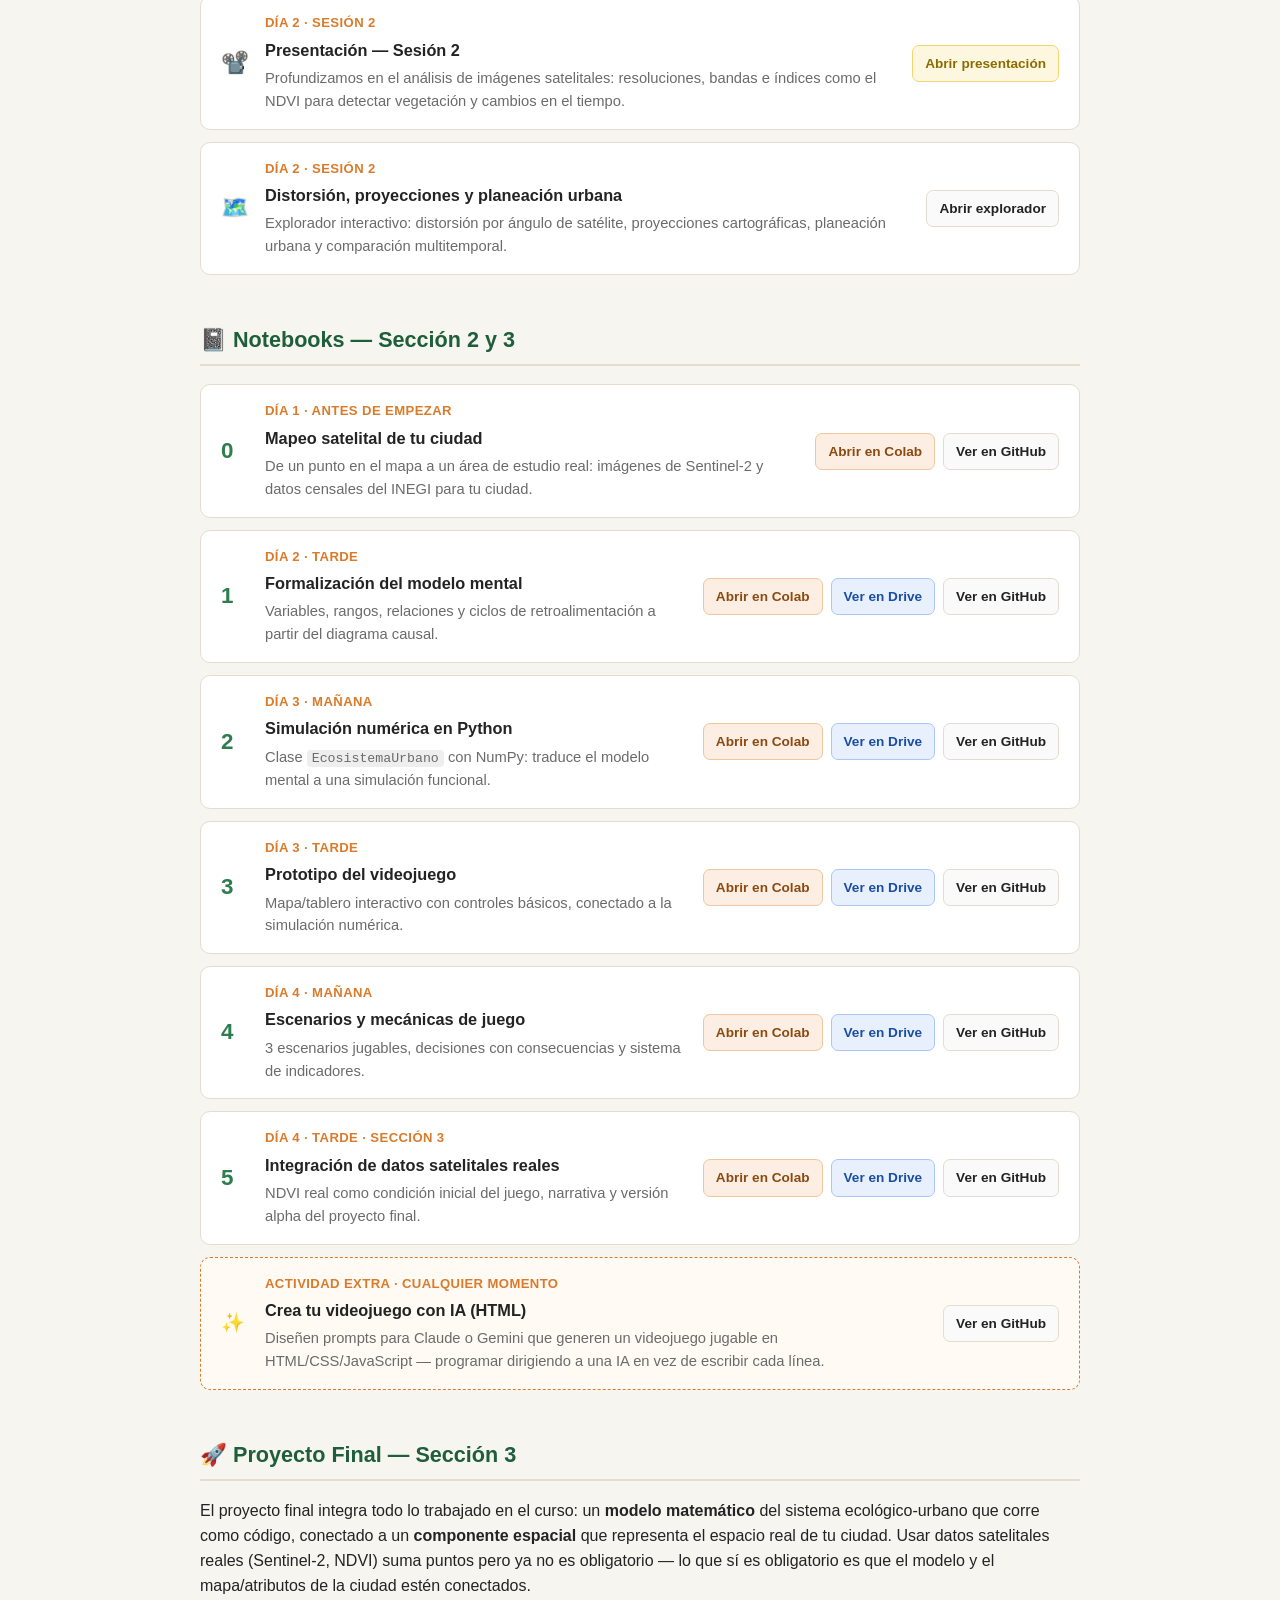
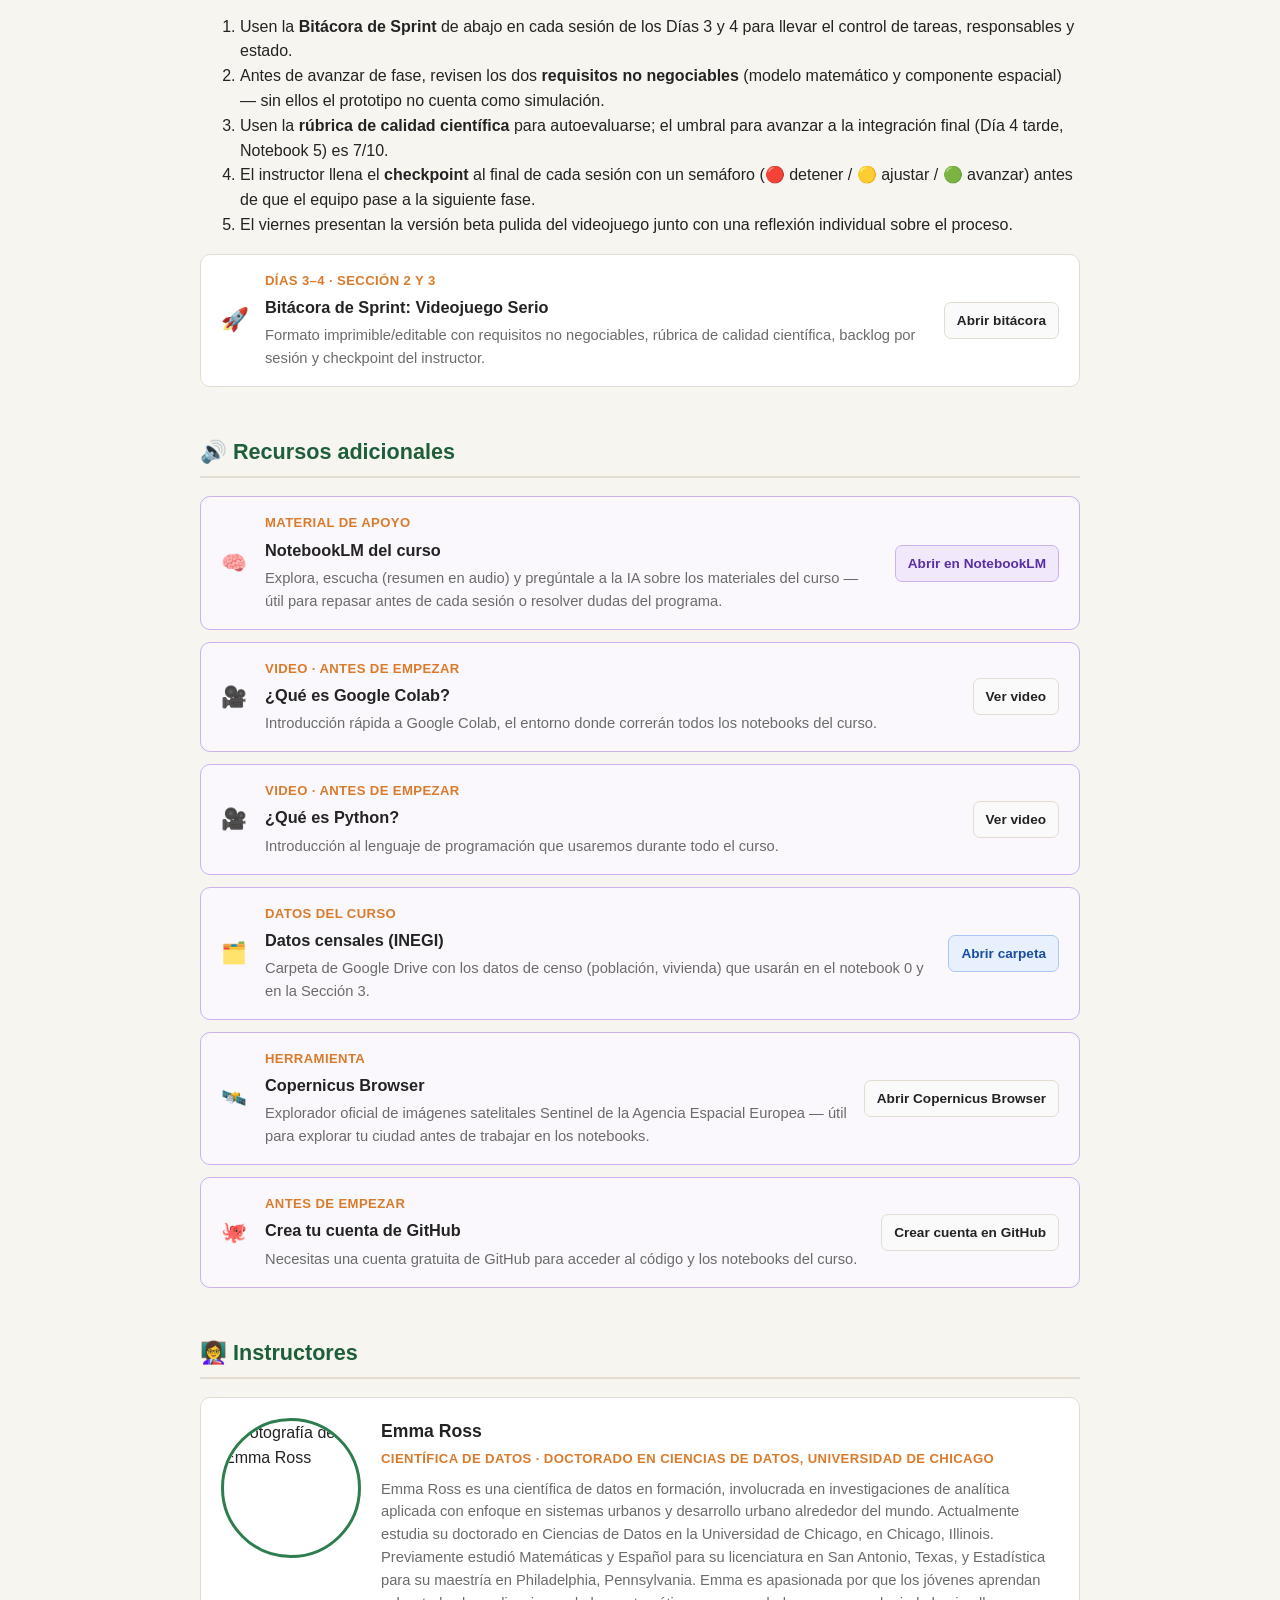
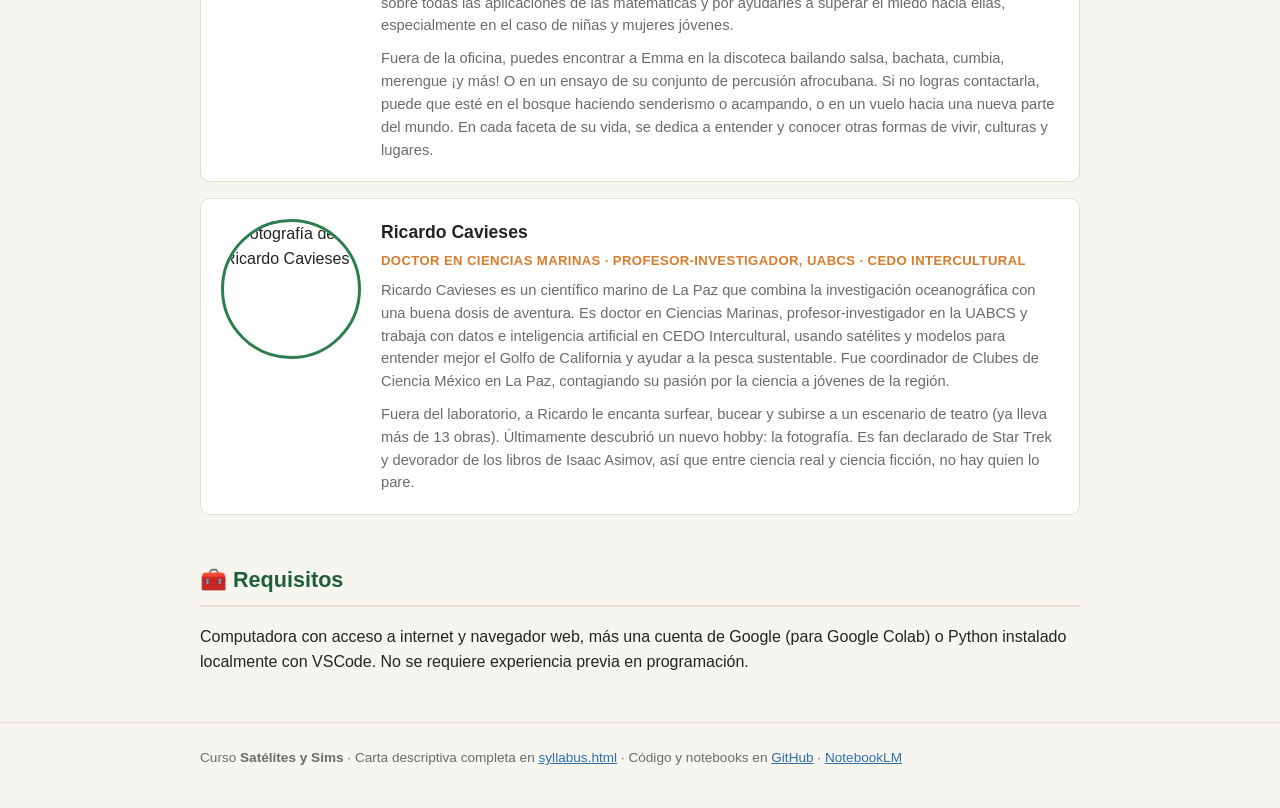
==== commit 525153b4: "Agregar apartado del Proyecto Final con la Bitácora de Sprint e instrucciones" ====
--- a/docs/index.html
+++ b/docs/index.html
@@ -224,6 +224,31 @@
 
   </section>
 
+  <section id="proyecto-final">
+    <h2>🚀 Proyecto Final — Sección 3</h2>
+    <p>El proyecto final integra todo lo trabajado en el curso: un <b>modelo matemático</b> del sistema ecológico-urbano que corre como código, conectado a un <b>componente espacial</b> que representa el espacio real de tu ciudad. Usar datos satelitales reales (Sentinel-2, NDVI) suma puntos pero ya no es obligatorio — lo que sí es obligatorio es que el modelo y el mapa/atributos de la ciudad estén conectados.</p>
+    <ol>
+      <li>Usen la <b>Bitácora de Sprint</b> de abajo en cada sesión de los Días 3 y 4 para llevar el control de tareas, responsables y estado.</li>
+      <li>Antes de avanzar de fase, revisen los dos <b>requisitos no negociables</b> (modelo matemático y componente espacial) — sin ellos el prototipo no cuenta como simulación.</li>
+      <li>Usen la <b>rúbrica de calidad científica</b> para autoevaluarse; el umbral para avanzar a la integración final (Día 4 tarde, Notebook 5) es 7/10.</li>
+      <li>El instructor llena el <b>checkpoint</b> al final de cada sesión con un semáforo (🔴 detener / 🟡 ajustar / 🟢 avanzar) antes de que el equipo pase a la siguiente fase.</li>
+      <li>El viernes presentan la versión beta pulida del videojuego junto con una reflexión individual sobre el proceso.</li>
+    </ol>
+    <div class="notebook-list">
+      <div class="notebook-card">
+        <div class="n">🚀</div>
+        <div class="info">
+          <div class="cuando">Días 3–4 · Sección 2 y 3</div>
+          <h3>Bitácora de Sprint: Videojuego Serio</h3>
+          <p>Formato imprimible/editable con requisitos no negociables, rúbrica de calidad científica, backlog por sesión y checkpoint del instructor.</p>
+        </div>
+        <div class="acciones">
+          <a class="boton" href="bitacora-sprint.html">Abrir bitácora</a>
+        </div>
+      </div>
+    </div>
+  </section>
+
   <section id="recursos">
     <h2>🔊 Recursos adicionales</h2>
     <div class="notebook-list">
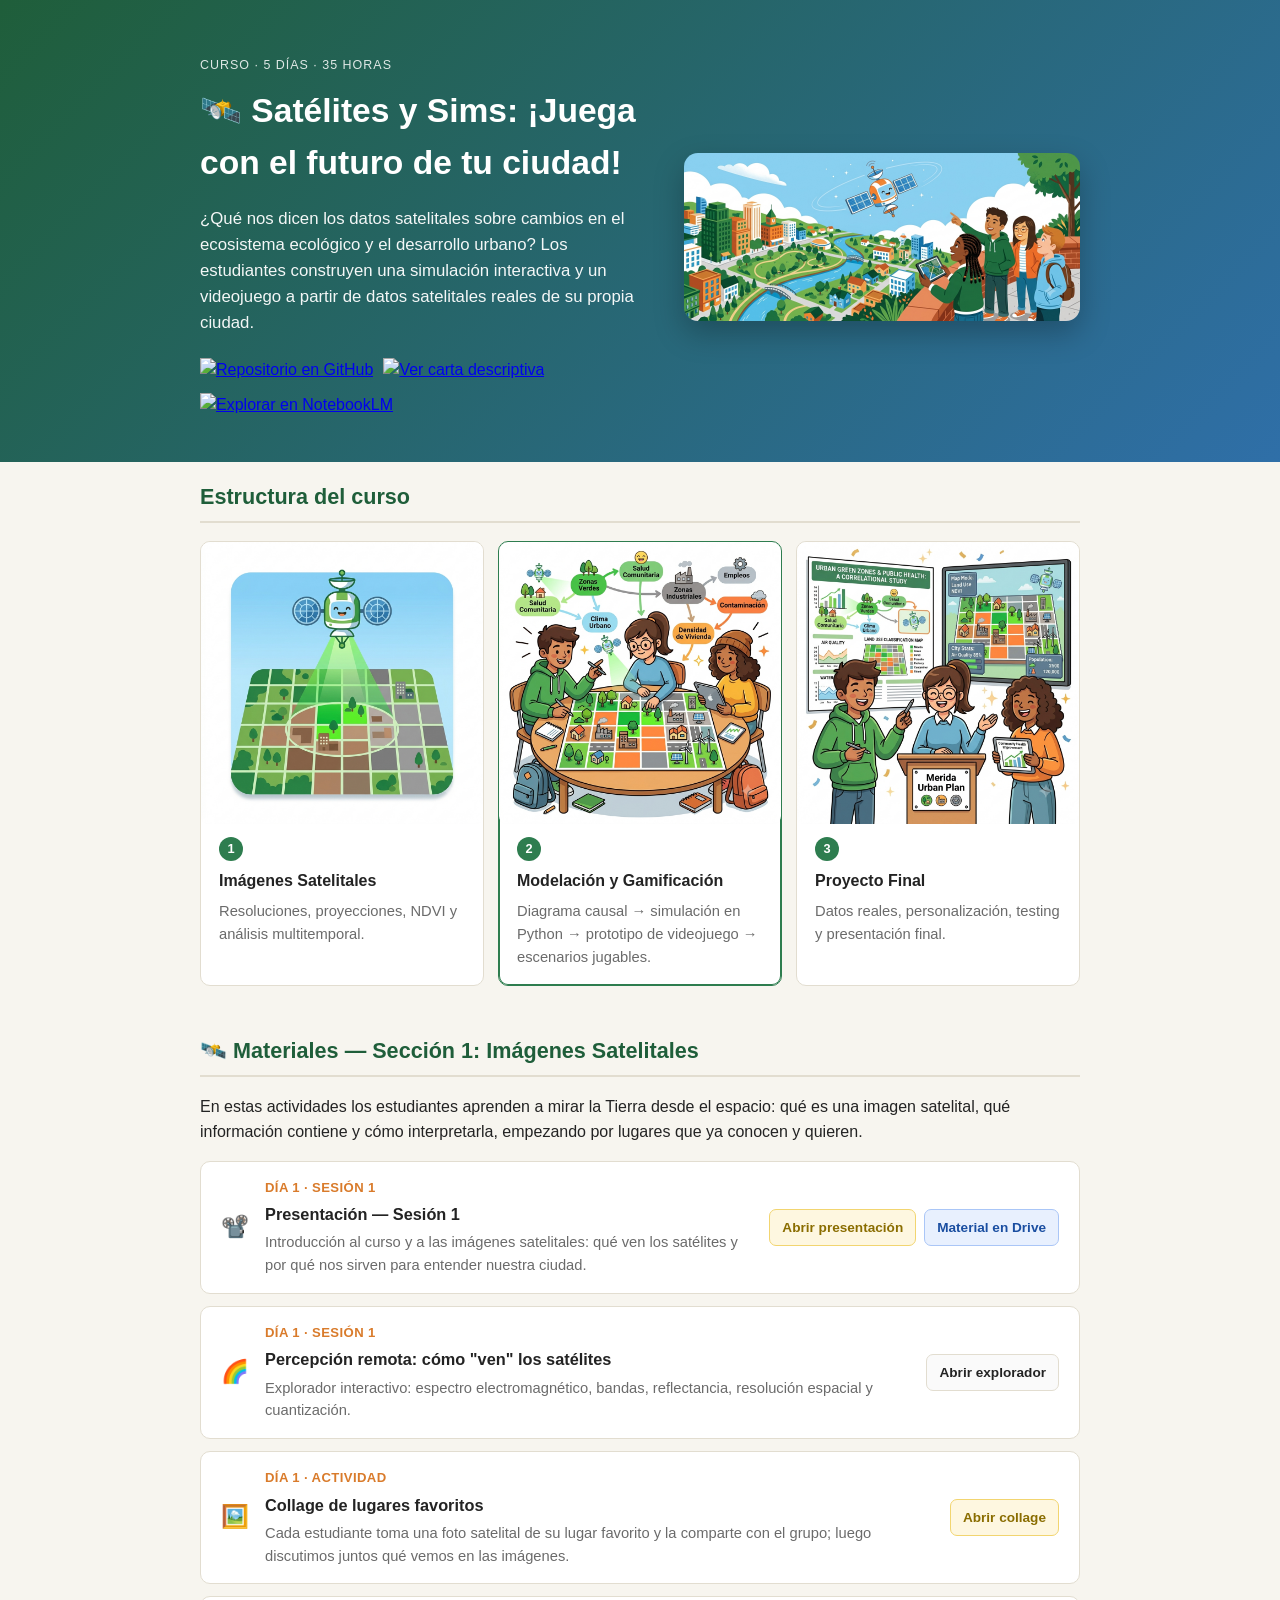
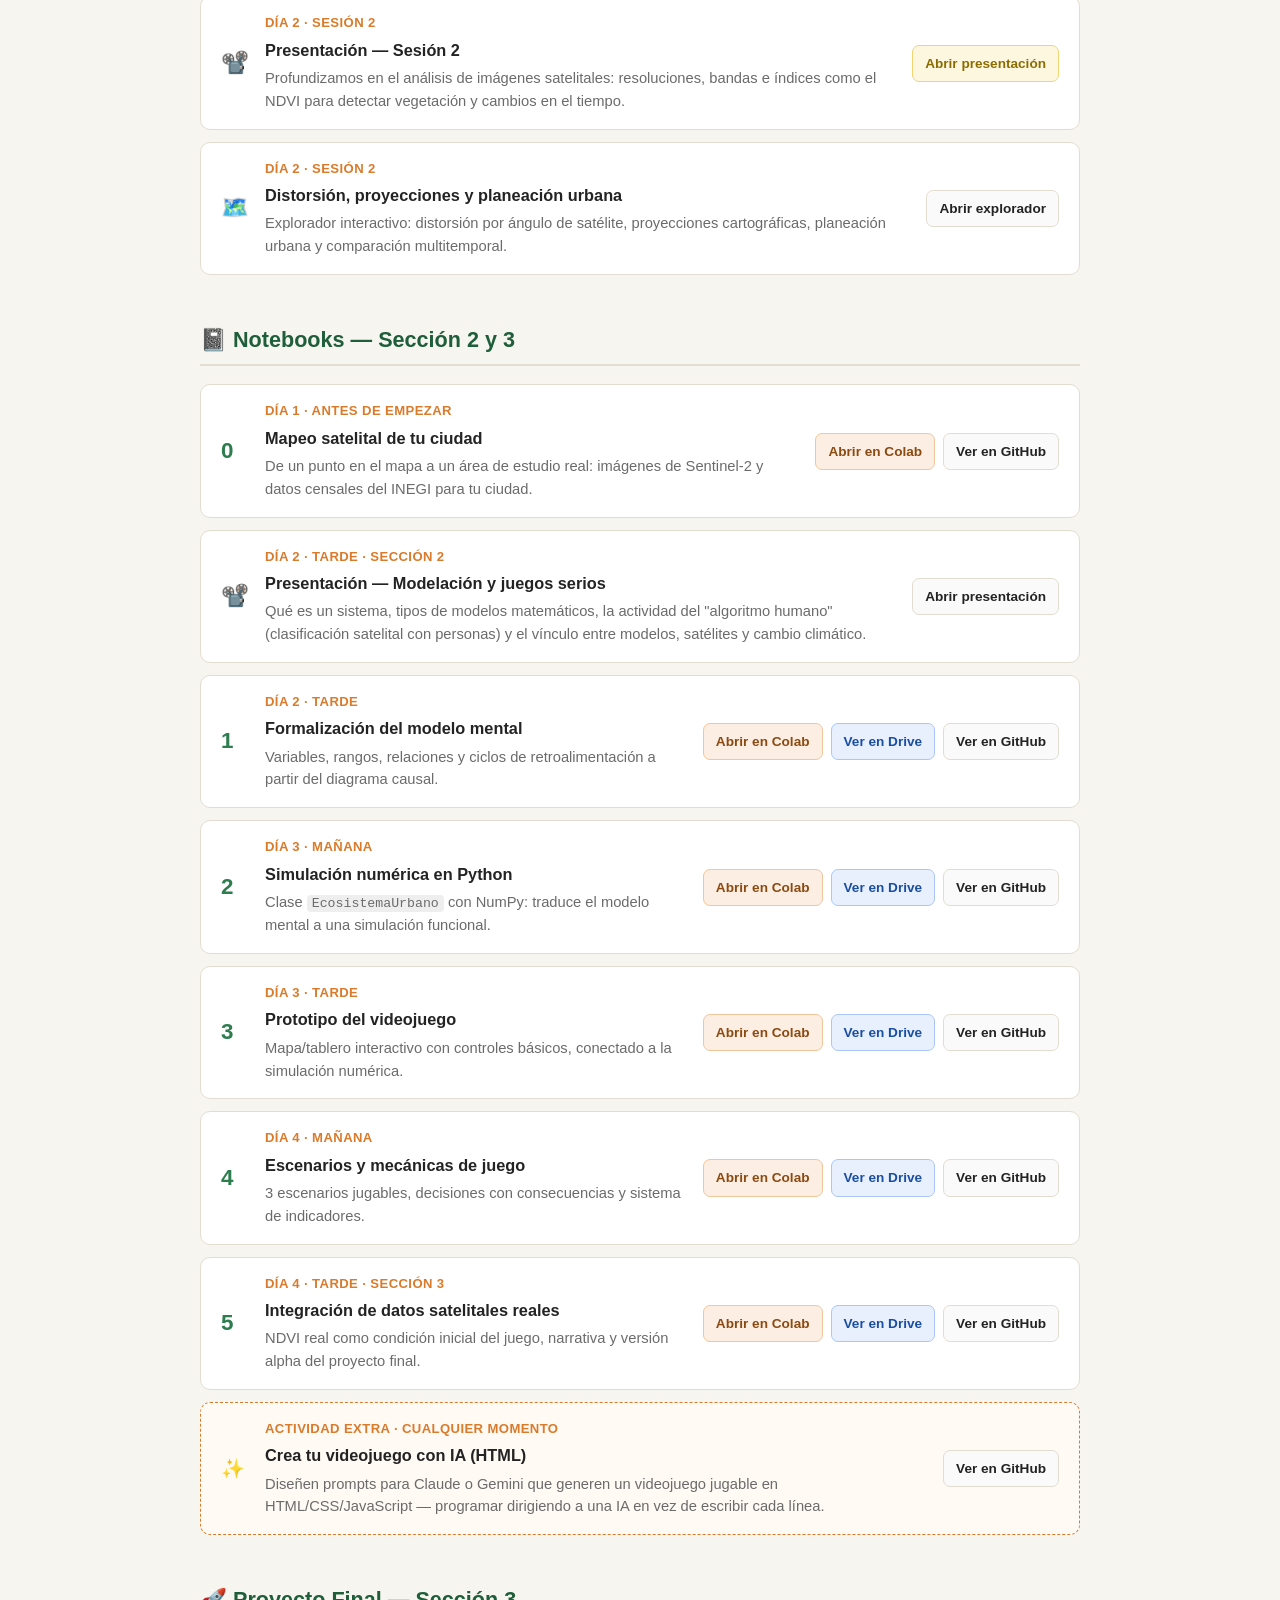
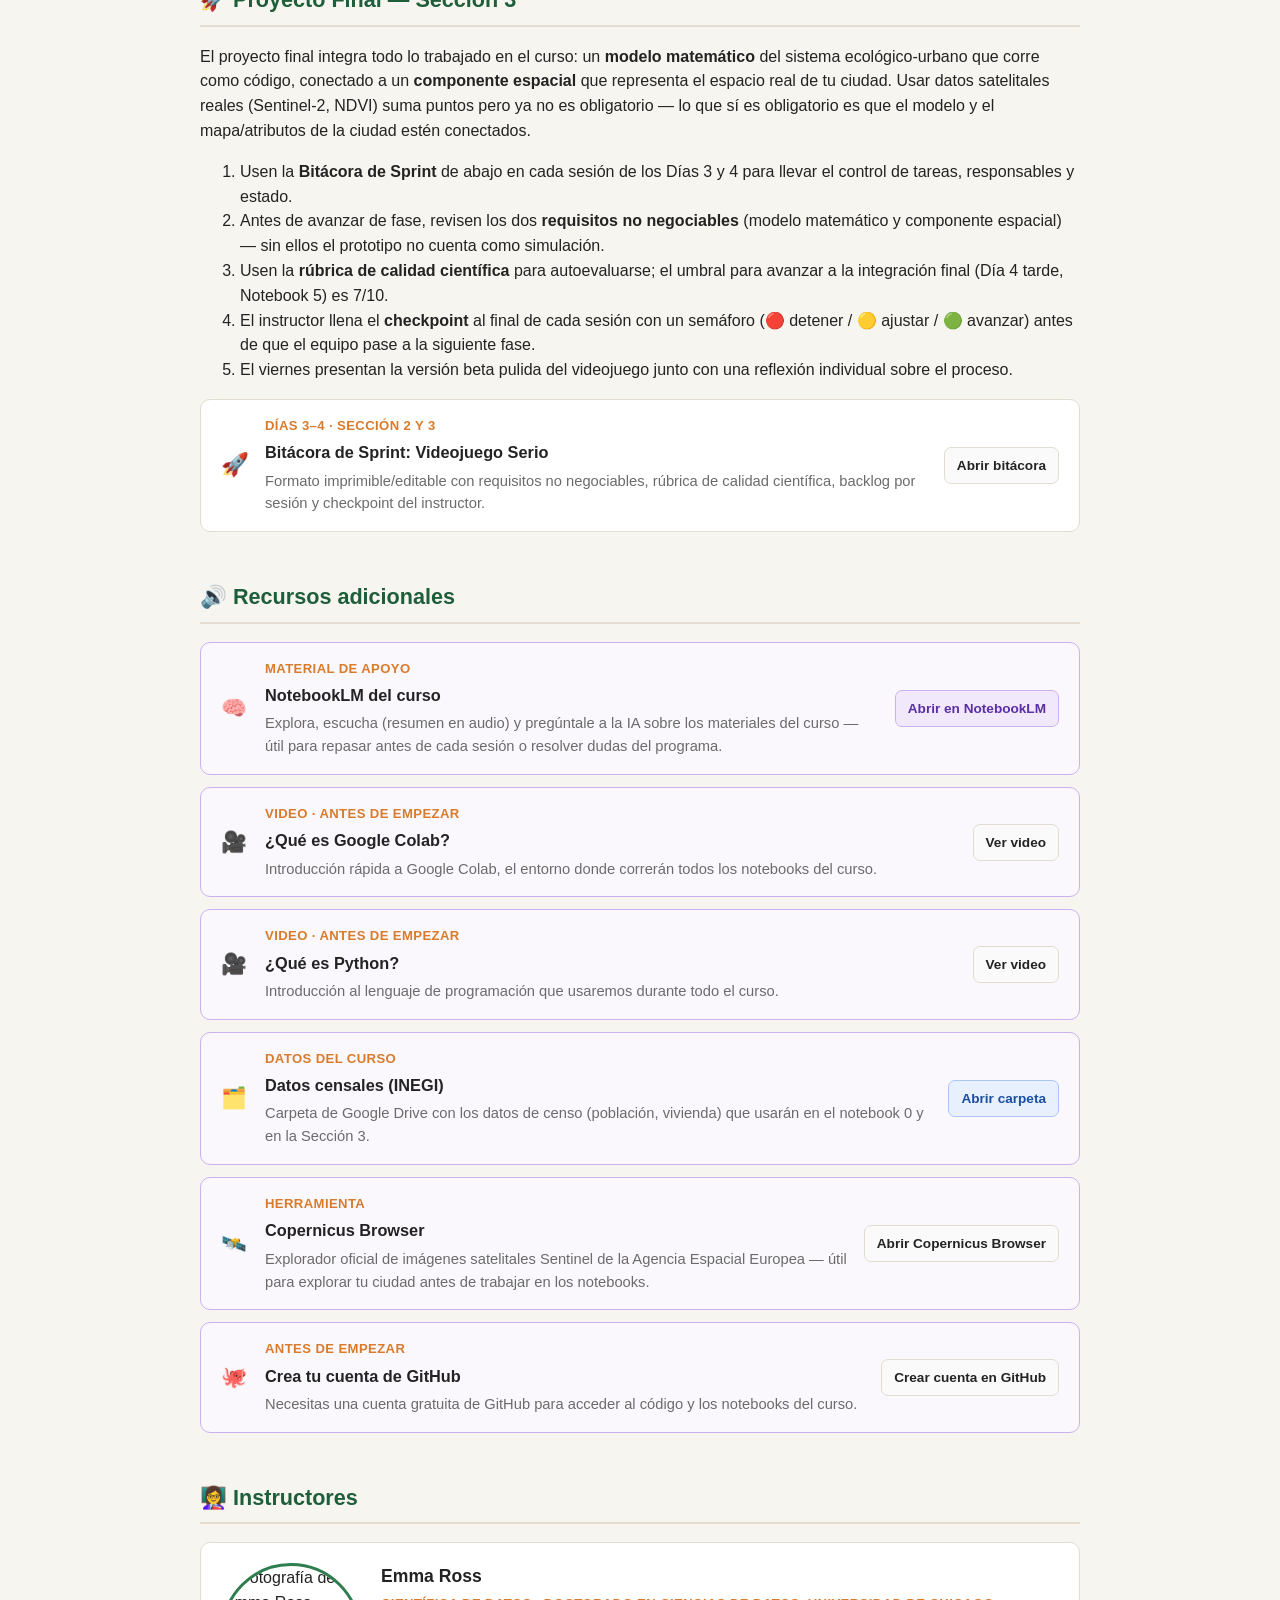
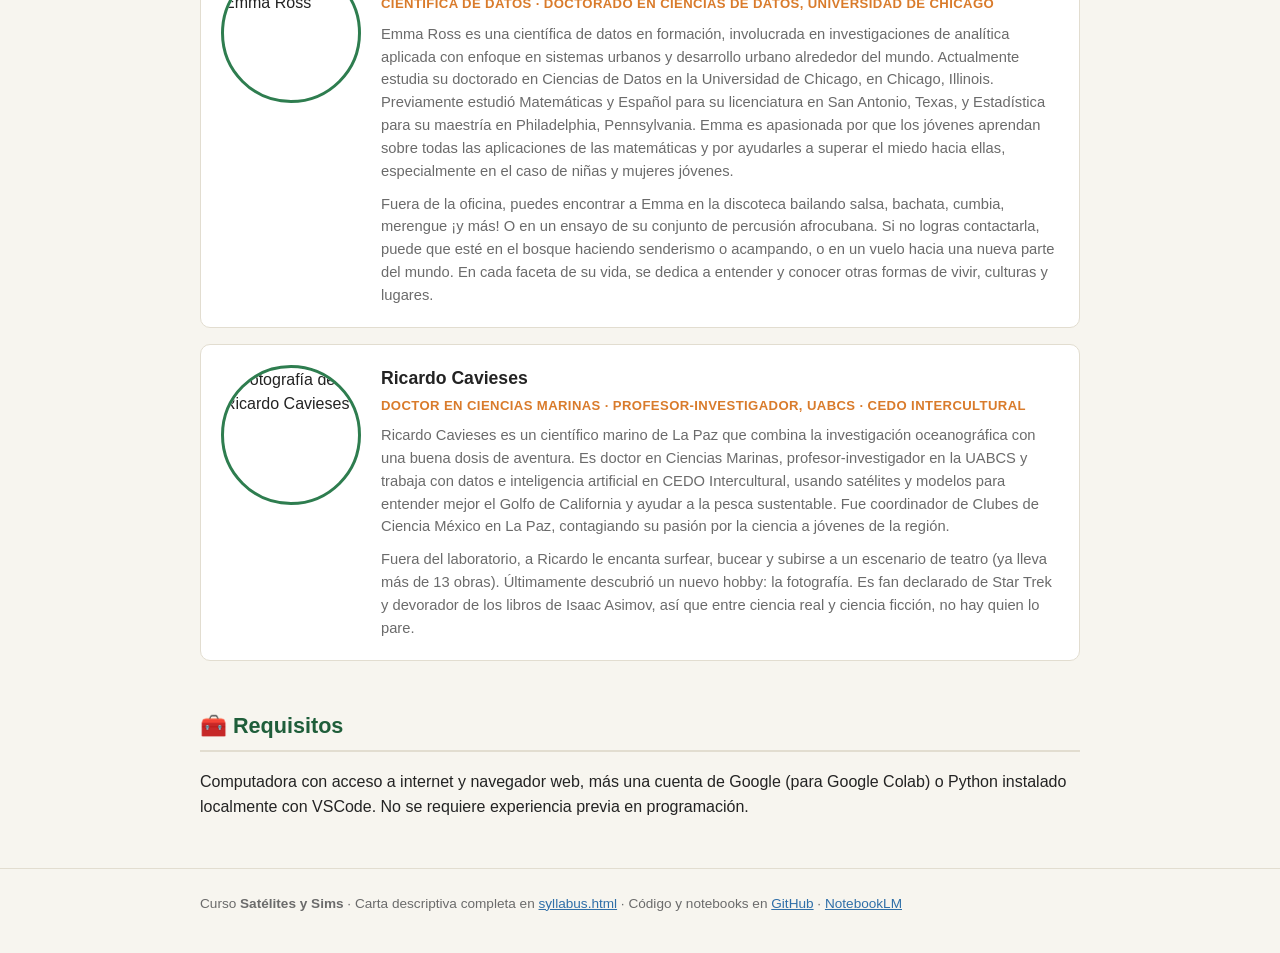
==== commit 1253d869: "Agregar presentación interactiva del Día 2 (tarde): Modelación y juegos serios" ====
--- a/docs/index.html
+++ b/docs/index.html
@@ -134,6 +134,18 @@
         <div class="acciones">
           <a class="boton colab" href="https://drive.google.com/file/d/1J8mFogXxSJbVkjEilfNG5clHRdkGciJT/view?usp=sharing">Abrir en Colab</a>
           <a class="boton" href="https://github.com/rcavieses/sims_satelite_and_models/blob/main/notebooks/mx_urban_ecology_explorer.ipynb">Ver en GitHub</a>
+        </div>
+      </div>
+
+      <div class="notebook-card">
+        <div class="n">📽️</div>
+        <div class="info">
+          <div class="cuando">Día 2 · tarde · Sección 2</div>
+          <h3>Presentación — Modelación y juegos serios</h3>
+          <p>Qué es un sistema, tipos de modelos matemáticos, la actividad del "algoritmo humano" (clasificación satelital con personas) y el vínculo entre modelos, satélites y cambio climático.</p>
+        </div>
+        <div class="acciones">
+          <a class="boton" href="dia2-modelacion-presentacion.html">Abrir presentación</a>
         </div>
       </div>
 
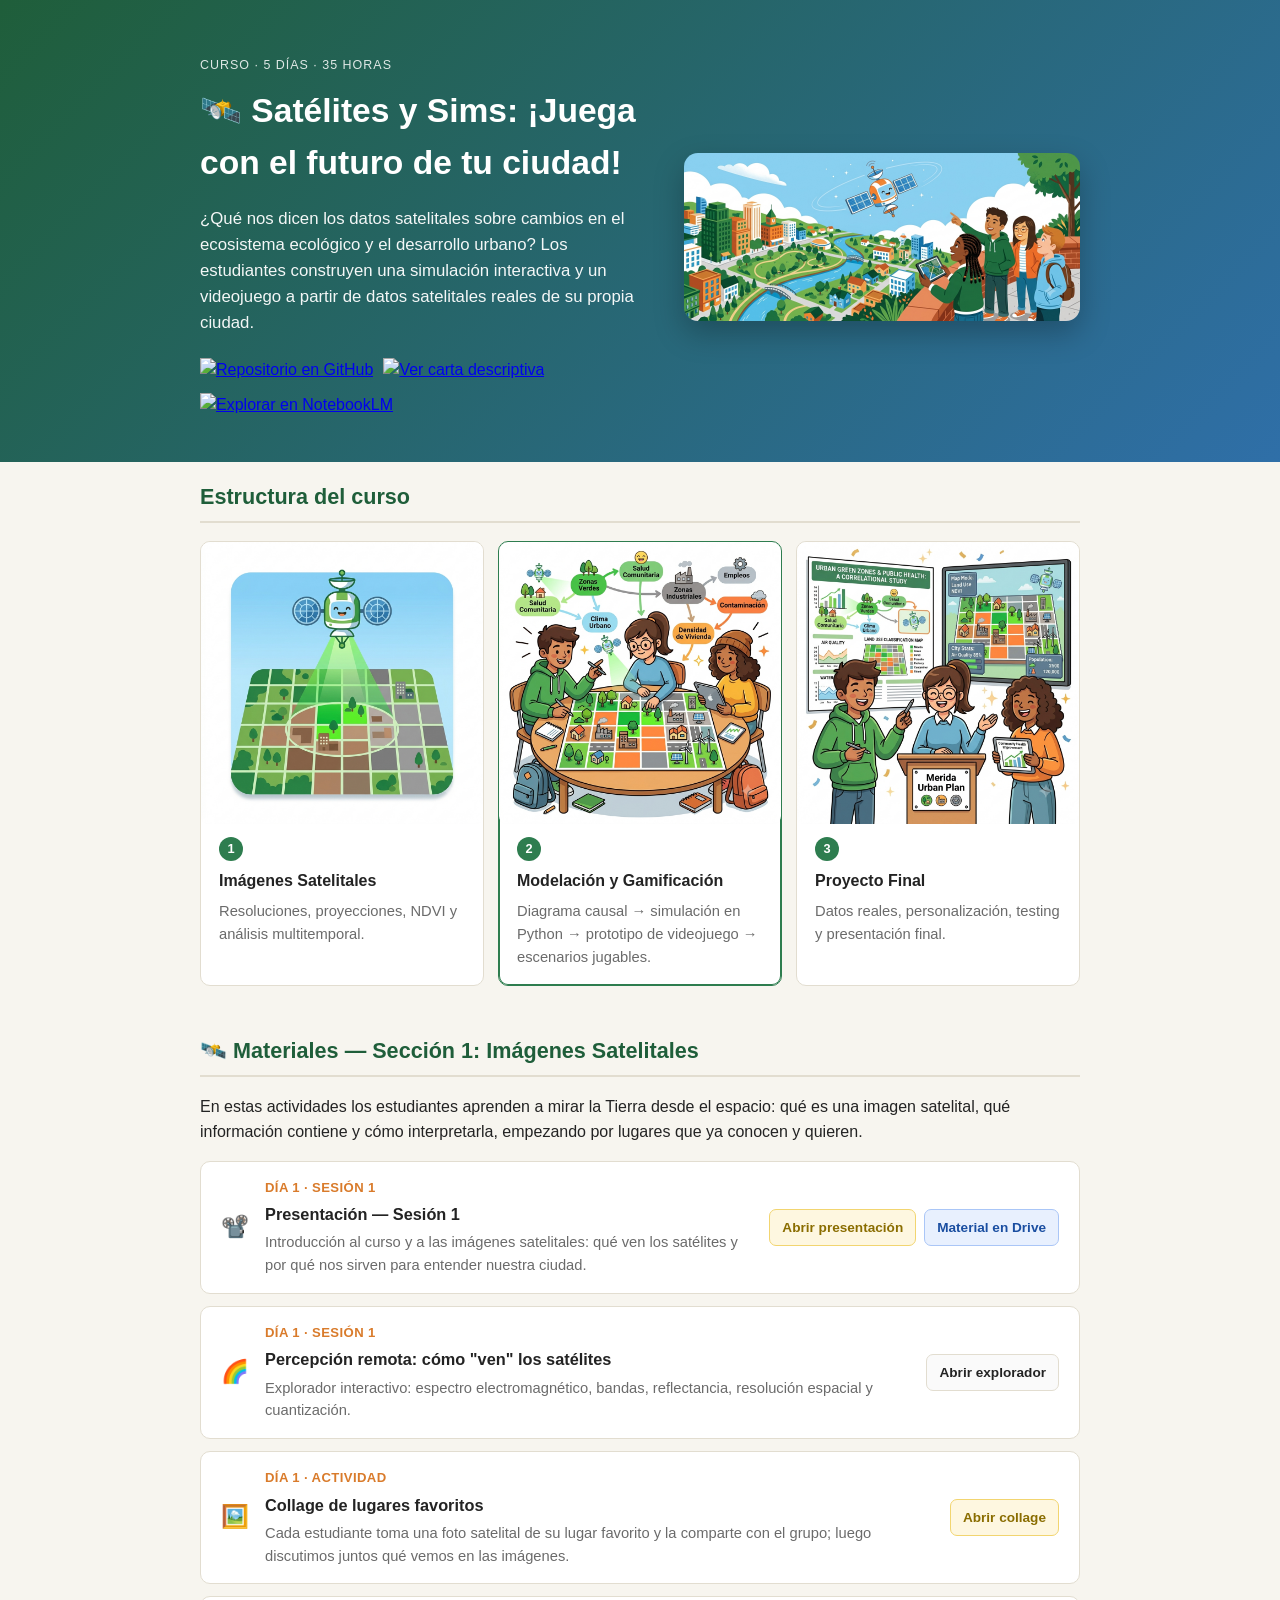
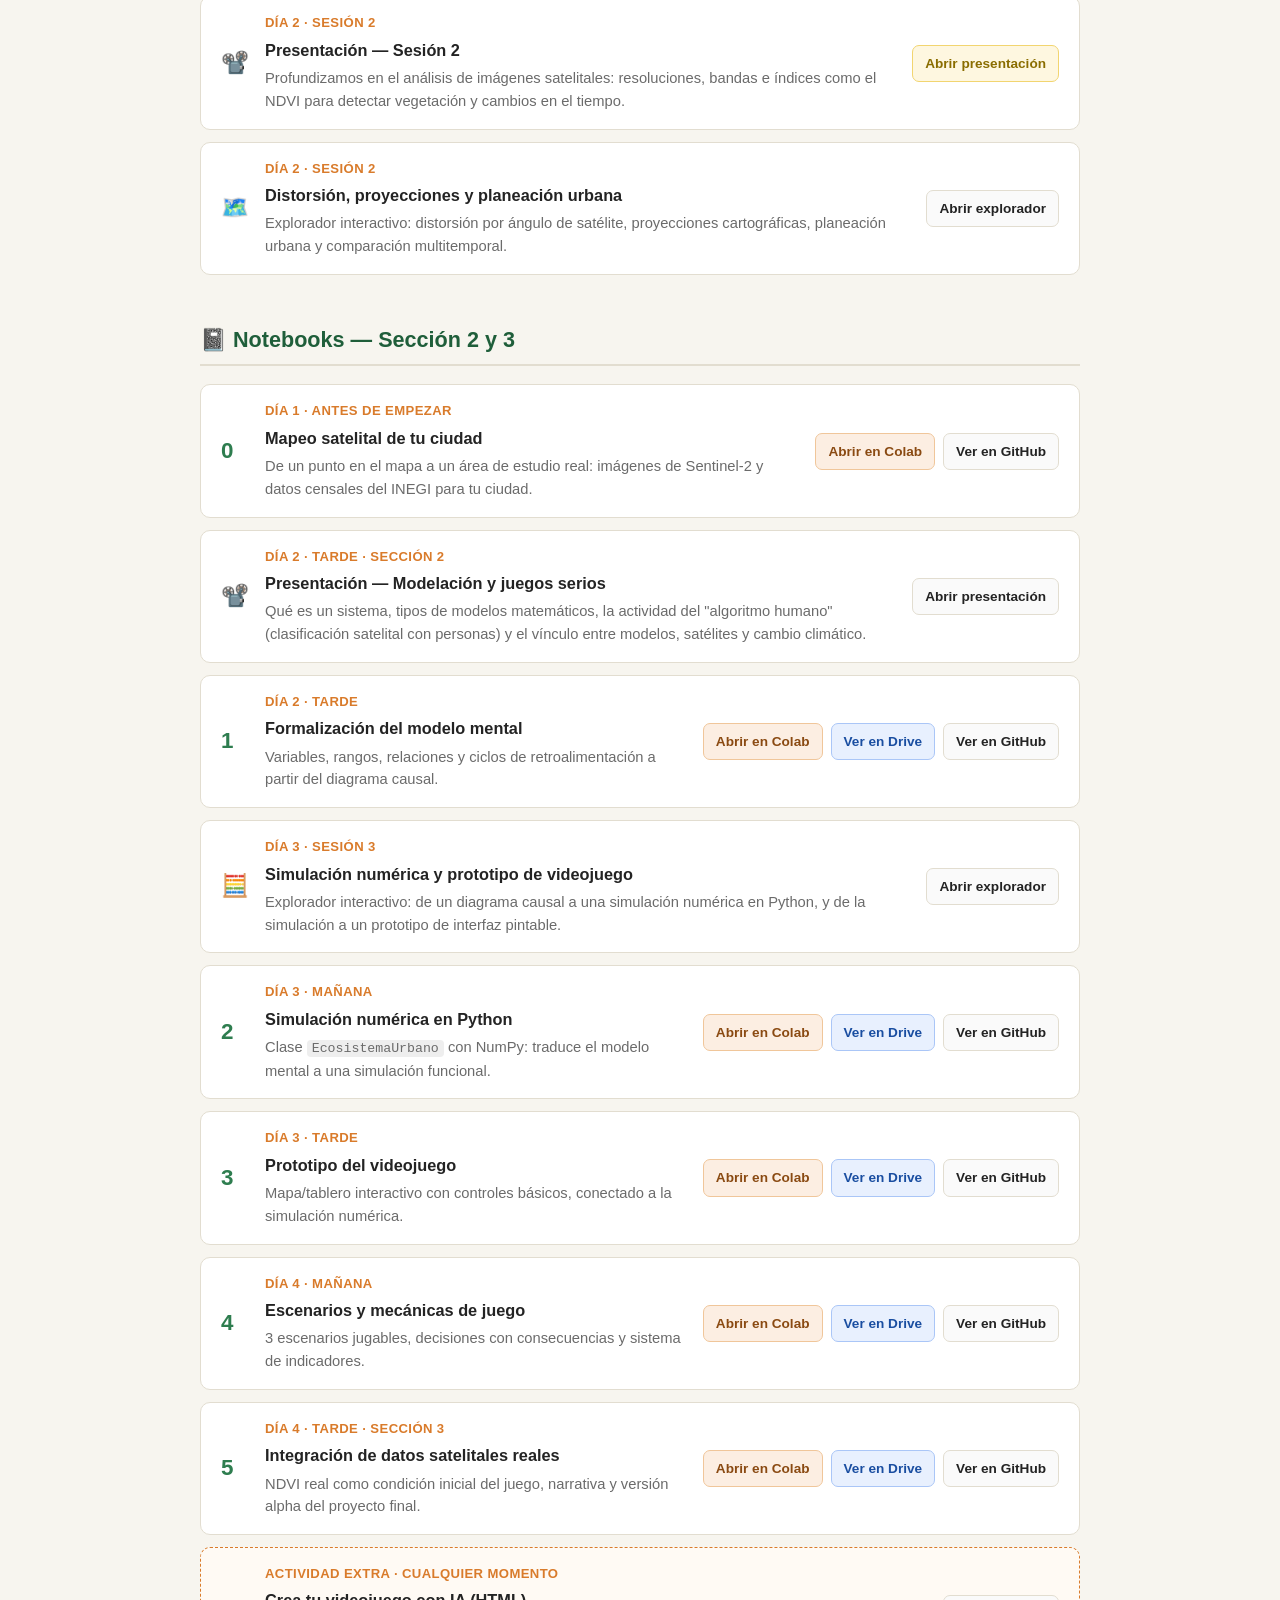
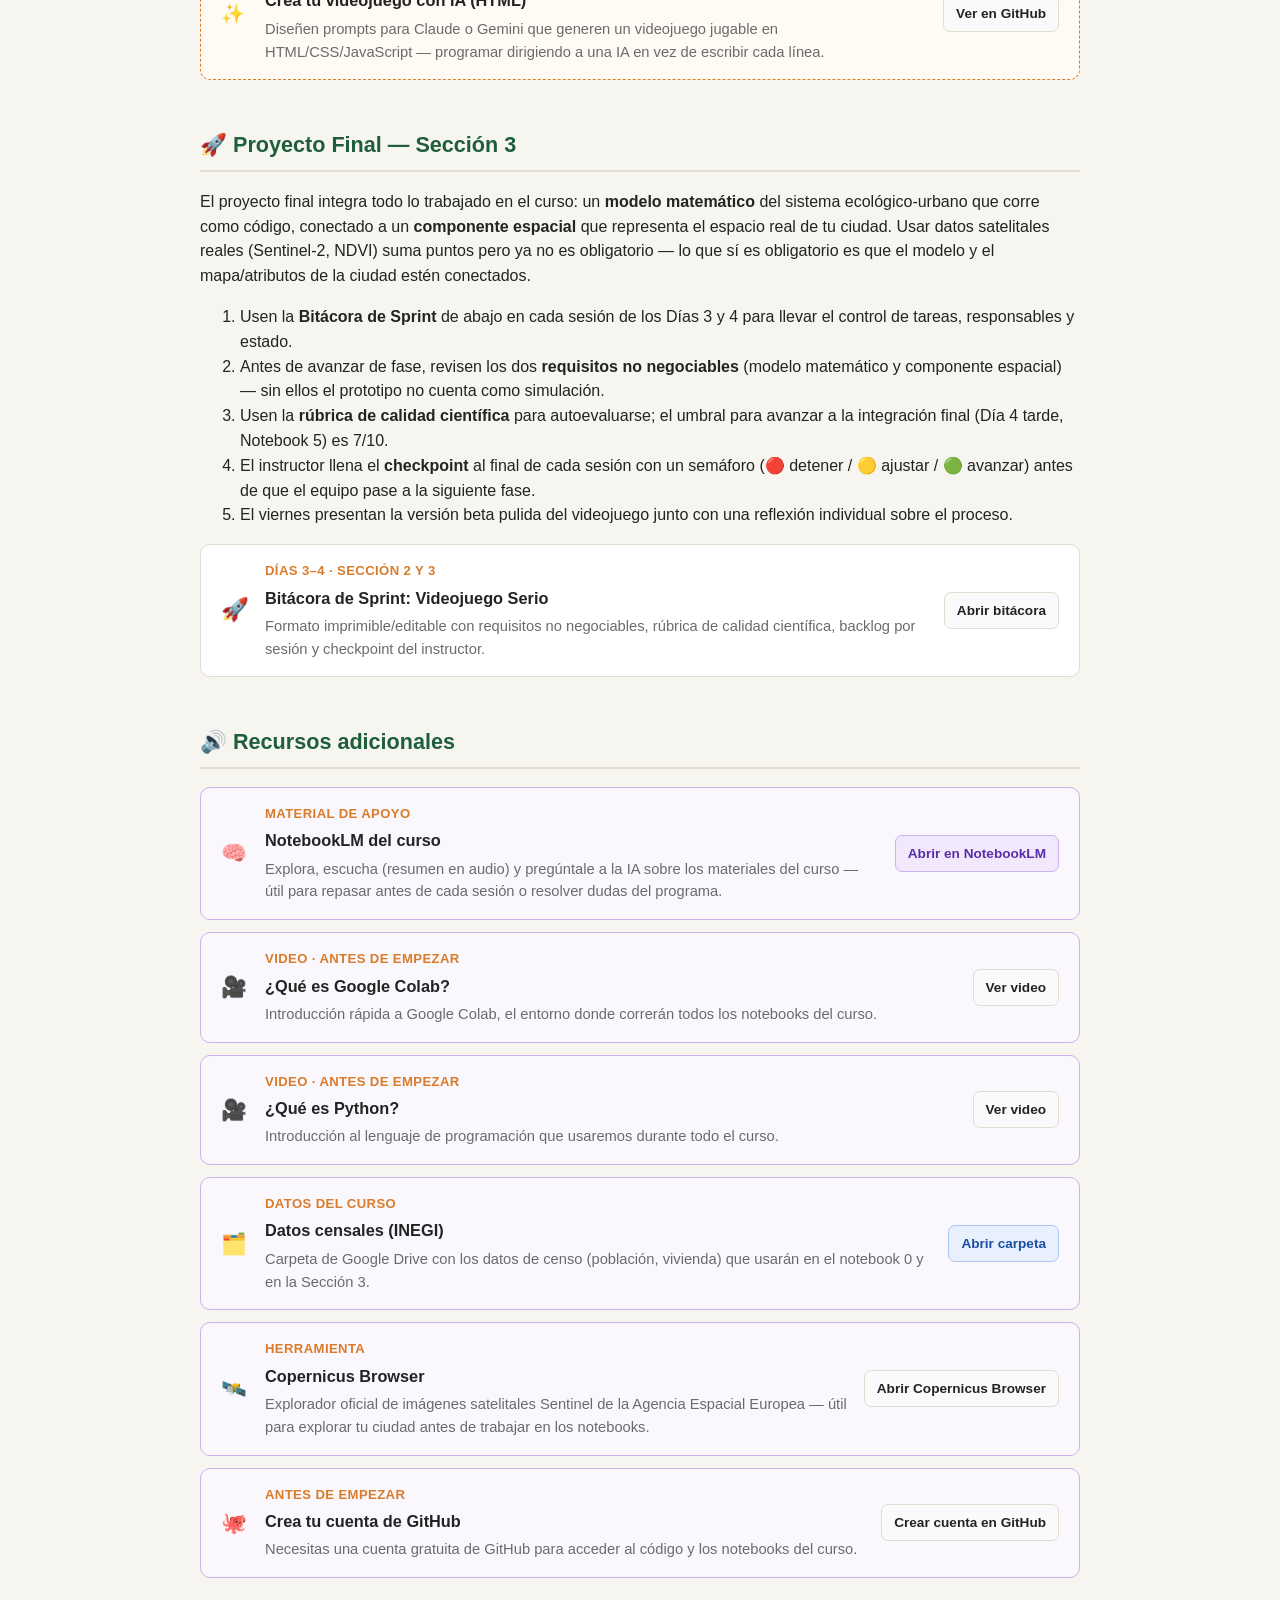
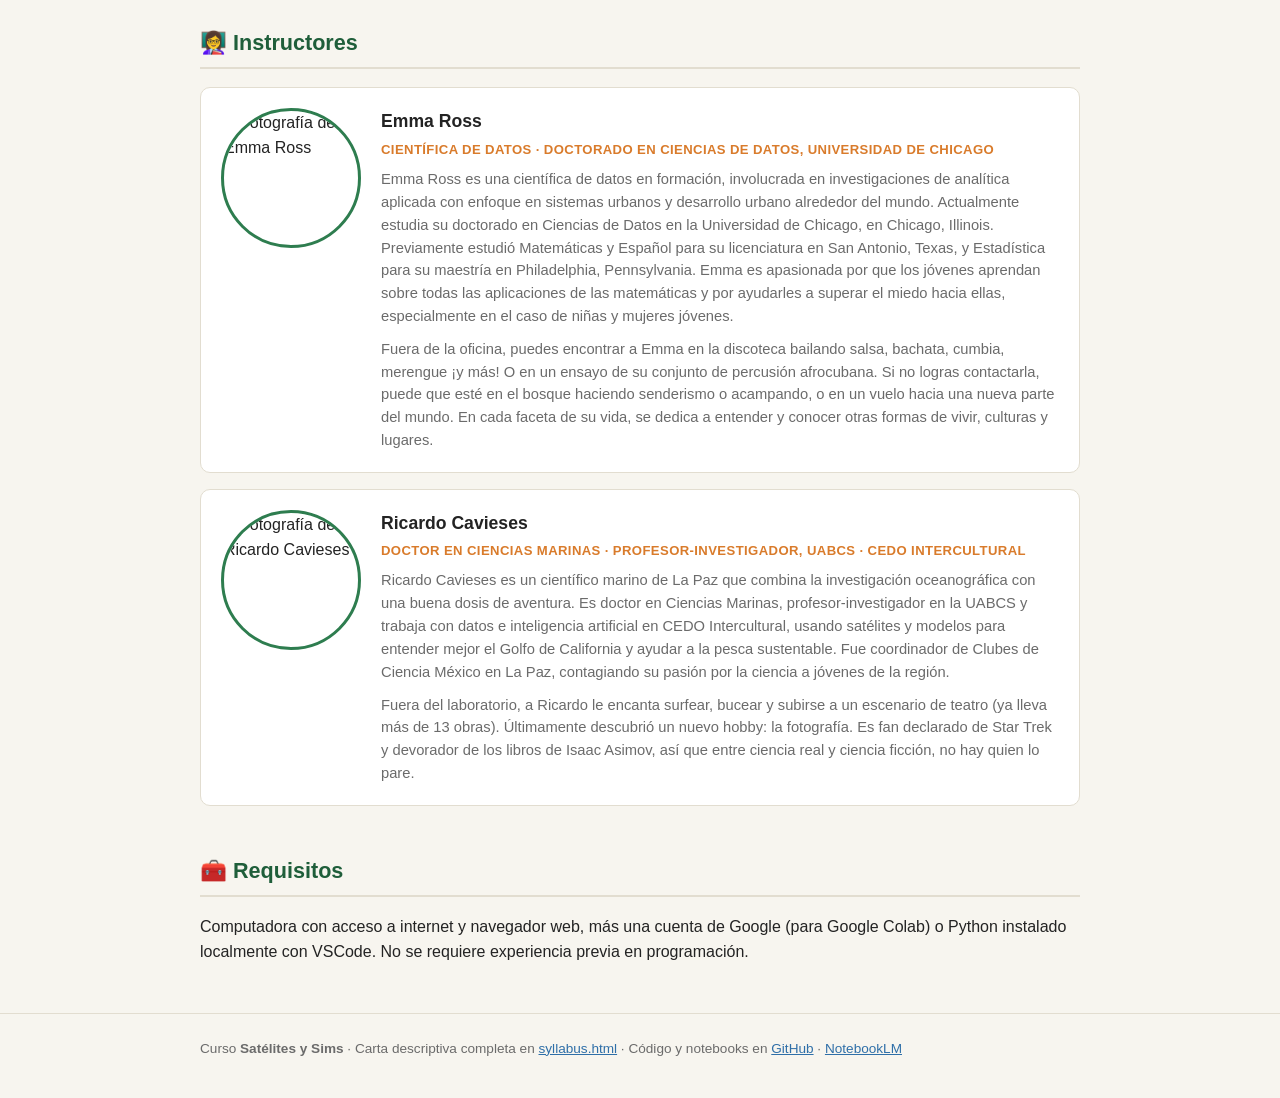
==== commit ae883703: "Agregar explorador interactivo del Día 3 (simulación numérica y prototipo) Enlaza el nuevo explorado" ====
--- a/docs/index.html
+++ b/docs/index.html
@@ -160,6 +160,18 @@
           <a class="boton colab" href="https://colab.research.google.com/drive/1mypeAX8ECa4wprRZEPEoFcqTh9JvcA9G">Abrir en Colab</a>
           <a class="boton drive" href="https://drive.google.com/file/d/1mypeAX8ECa4wprRZEPEoFcqTh9JvcA9G/view?usp=sharing">Ver en Drive</a>
           <a class="boton" href="https://github.com/rcavieses/sims_satelite_and_models/blob/main/notebooks/01_formalizacion_modelo_mental.ipynb">Ver en GitHub</a>
+        </div>
+      </div>
+
+      <div class="notebook-card">
+        <div class="n">🧮</div>
+        <div class="info">
+          <div class="cuando">Día 3 · sesión 3</div>
+          <h3>Simulación numérica y prototipo de videojuego</h3>
+          <p>Explorador interactivo: de un diagrama causal a una simulación numérica en Python, y de la simulación a un prototipo de interfaz pintable.</p>
+        </div>
+        <div class="acciones">
+          <a class="boton" href="simulacion-prototipo.html">Abrir explorador</a>
         </div>
       </div>
 
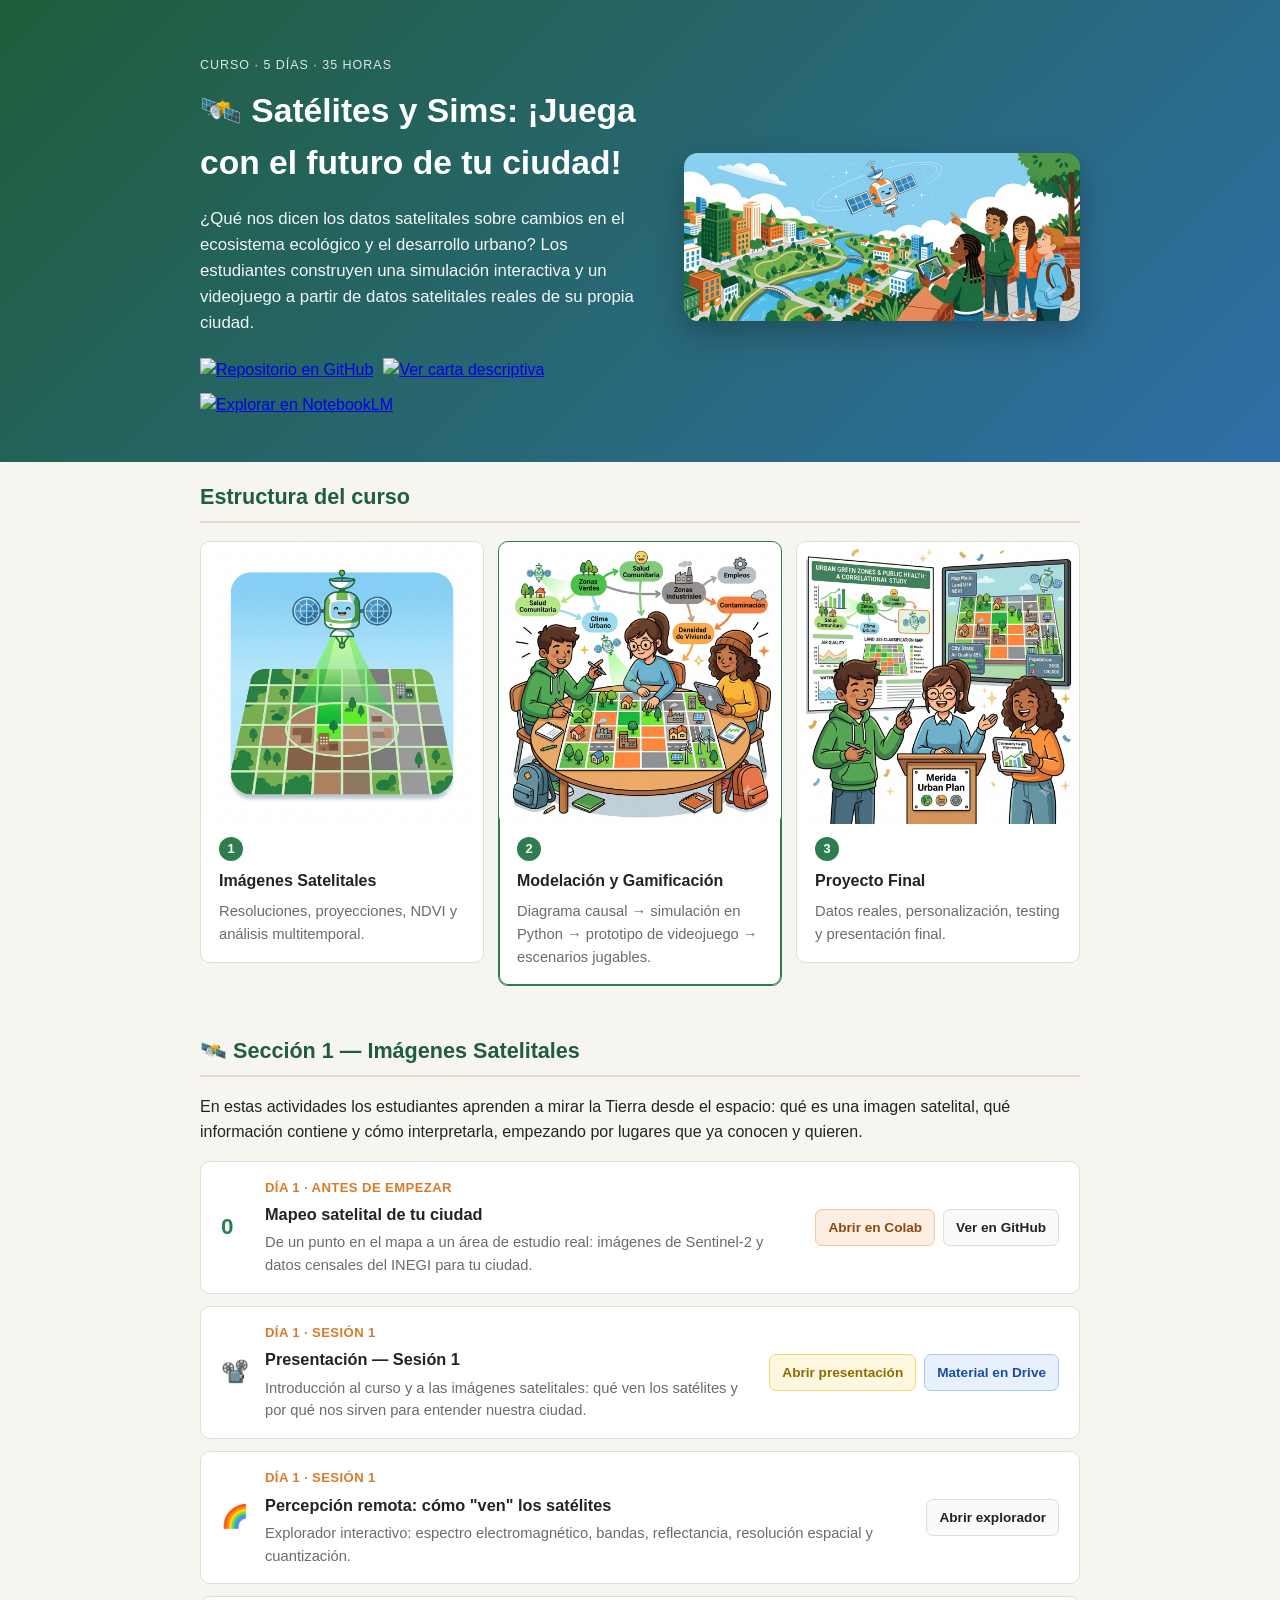
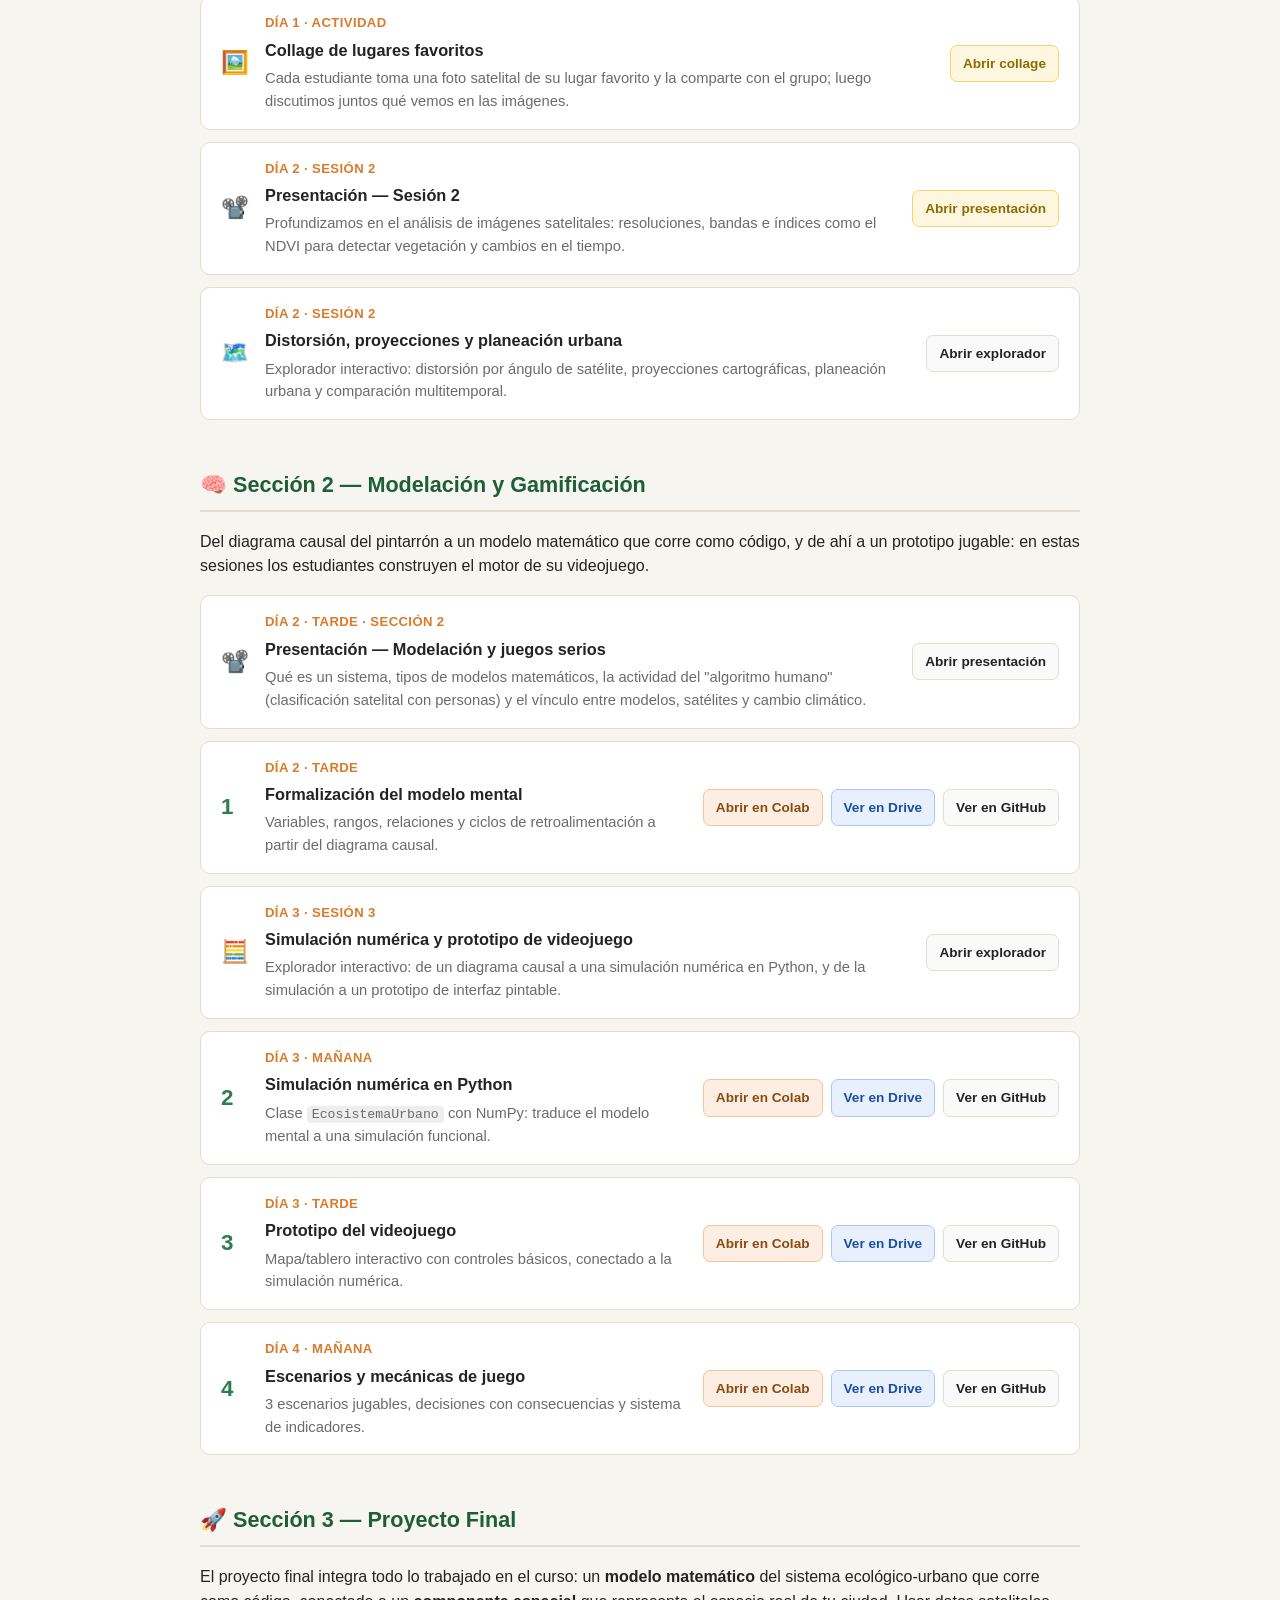
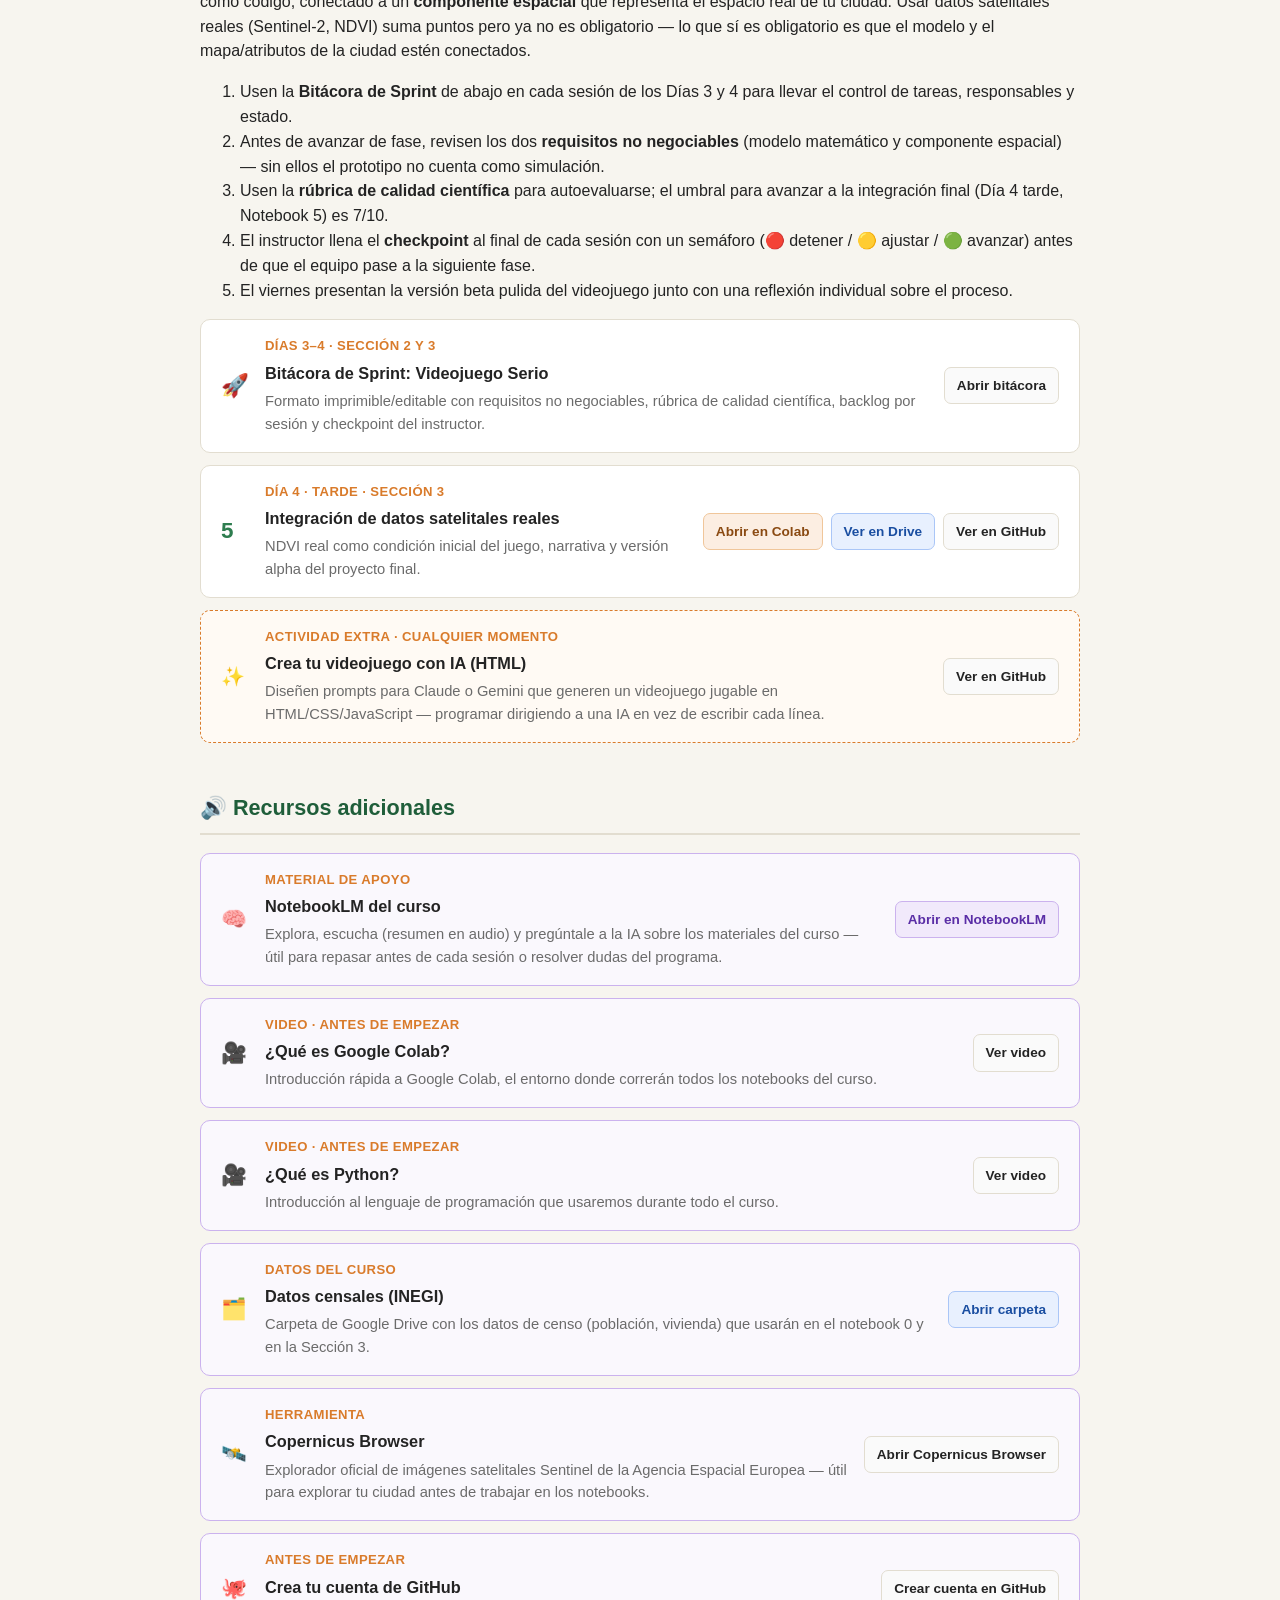
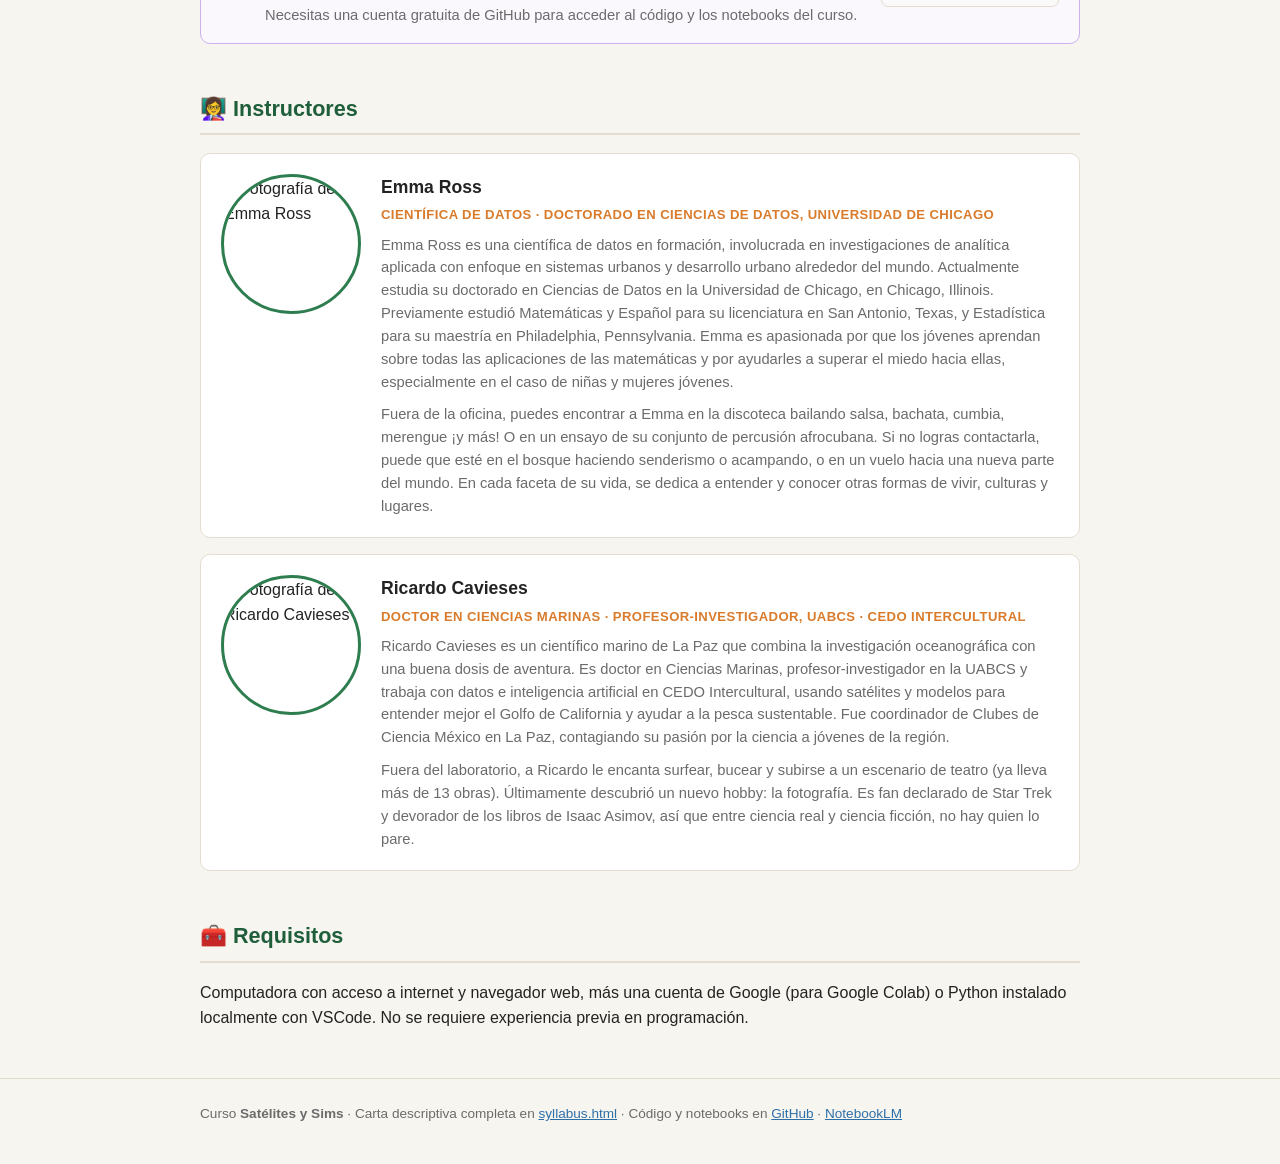
==== commit 4893f3a7: "Reorganizar index.html por sección: notebooks, presentaciones y exploradores agrupados cronológicame" ====
--- a/docs/index.html
+++ b/docs/index.html
@@ -30,31 +30,50 @@
   <section id="secciones">
     <h2>Estructura del curso</h2>
     <div class="secciones-curso">
-      <div class="seccion-card">
-        <img class="seccion-imagen" src="assets/icono-seccion1.png" alt="Ilustración de un satélite escaneando un mapa de ciudad en cuadrícula">
-        <span class="num">1</span>
-        <h3>Imágenes Satelitales</h3>
-        <p>Resoluciones, proyecciones, NDVI y análisis multitemporal.</p>
-      </div>
-      <div class="seccion-card activa">
-        <img class="seccion-imagen" src="assets/icono-seccion2.png" alt="Ilustración de estudiantes alrededor de un tablero de ciudad con un diagrama causal flotando">
-        <span class="num">2</span>
-        <h3>Modelación y Gamificación</h3>
-        <p>Diagrama causal → simulación en Python → prototipo de videojuego → escenarios jugables.</p>
-      </div>
-      <div class="seccion-card">
-        <img class="seccion-imagen" src="assets/icono-seccion3.png" alt="Ilustración de estudiantes presentando su proyecto final con un póster y una pantalla de videojuego">
-        <span class="num">3</span>
-        <h3>Proyecto Final</h3>
-        <p>Datos reales, personalización, testing y presentación final.</p>
-      </div>
+      <a class="seccion-card-link" href="#seccion1">
+        <div class="seccion-card">
+          <img class="seccion-imagen" src="assets/icono-seccion1.png" alt="Ilustración de un satélite escaneando un mapa de ciudad en cuadrícula">
+          <span class="num">1</span>
+          <h3>Imágenes Satelitales</h3>
+          <p>Resoluciones, proyecciones, NDVI y análisis multitemporal.</p>
+        </div>
+      </a>
+      <a class="seccion-card-link" href="#seccion2">
+        <div class="seccion-card activa">
+          <img class="seccion-imagen" src="assets/icono-seccion2.png" alt="Ilustración de estudiantes alrededor de un tablero de ciudad con un diagrama causal flotando">
+          <span class="num">2</span>
+          <h3>Modelación y Gamificación</h3>
+          <p>Diagrama causal → simulación en Python → prototipo de videojuego → escenarios jugables.</p>
+        </div>
+      </a>
+      <a class="seccion-card-link" href="#seccion3">
+        <div class="seccion-card">
+          <img class="seccion-imagen" src="assets/icono-seccion3.png" alt="Ilustración de estudiantes presentando su proyecto final con un póster y una pantalla de videojuego">
+          <span class="num">3</span>
+          <h3>Proyecto Final</h3>
+          <p>Datos reales, personalización, testing y presentación final.</p>
+        </div>
+      </a>
     </div>
   </section>
 
   <section id="seccion1">
-    <h2>🛰️ Materiales — Sección 1: Imágenes Satelitales</h2>
+    <h2>🛰️ Sección 1 — Imágenes Satelitales</h2>
     <p>En estas actividades los estudiantes aprenden a mirar la Tierra desde el espacio: qué es una imagen satelital, qué información contiene y cómo interpretarla, empezando por lugares que ya conocen y quieren.</p>
     <div class="notebook-list">
+
+      <div class="notebook-card">
+        <div class="n">0</div>
+        <div class="info">
+          <div class="cuando">Día 1 · antes de empezar</div>
+          <h3>Mapeo satelital de tu ciudad</h3>
+          <p>De un punto en el mapa a un área de estudio real: imágenes de Sentinel-2 y datos censales del INEGI para tu ciudad.</p>
+        </div>
+        <div class="acciones">
+          <a class="boton colab" href="https://drive.google.com/file/d/1J8mFogXxSJbVkjEilfNG5clHRdkGciJT/view?usp=sharing">Abrir en Colab</a>
+          <a class="boton" href="https://github.com/rcavieses/sims_satelite_and_models/blob/main/notebooks/mx_urban_ecology_explorer.ipynb">Ver en GitHub</a>
+        </div>
+      </div>
 
       <div class="notebook-card">
         <div class="n">📽️</div>
@@ -120,22 +139,10 @@
     </div>
   </section>
 
-  <section id="notebooks">
-    <h2>📓 Notebooks — Sección 2 y 3</h2>
+  <section id="seccion2">
+    <h2>🧠 Sección 2 — Modelación y Gamificación</h2>
+    <p>Del diagrama causal del pintarrón a un modelo matemático que corre como código, y de ahí a un prototipo jugable: en estas sesiones los estudiantes construyen el motor de su videojuego.</p>
     <div class="notebook-list">
-
-      <div class="notebook-card">
-        <div class="n">0</div>
-        <div class="info">
-          <div class="cuando">Día 1 · antes de empezar</div>
-          <h3>Mapeo satelital de tu ciudad</h3>
-          <p>De un punto en el mapa a un área de estudio real: imágenes de Sentinel-2 y datos censales del INEGI para tu ciudad.</p>
-        </div>
-        <div class="acciones">
-          <a class="boton colab" href="https://drive.google.com/file/d/1J8mFogXxSJbVkjEilfNG5clHRdkGciJT/view?usp=sharing">Abrir en Colab</a>
-          <a class="boton" href="https://github.com/rcavieses/sims_satelite_and_models/blob/main/notebooks/mx_urban_ecology_explorer.ipynb">Ver en GitHub</a>
-        </div>
-      </div>
 
       <div class="notebook-card">
         <div class="n">📽️</div>
@@ -217,39 +224,11 @@
         </div>
       </div>
 
-      <div class="notebook-card">
-        <div class="n">5</div>
-        <div class="info">
-          <div class="cuando">Día 4 · tarde · Sección 3</div>
-          <h3>Integración de datos satelitales reales</h3>
-          <p>NDVI real como condición inicial del juego, narrativa y versión alpha del proyecto final.</p>
-        </div>
-        <div class="acciones">
-          <a class="boton colab" href="https://colab.research.google.com/drive/1V0Z7SrM4IMzvN2k3NzX_sJJCu1vbQ6V2">Abrir en Colab</a>
-          <a class="boton drive" href="https://drive.google.com/file/d/1V0Z7SrM4IMzvN2k3NzX_sJJCu1vbQ6V2/view?usp=sharing">Ver en Drive</a>
-          <a class="boton" href="https://github.com/rcavieses/sims_satelite_and_models/blob/main/notebooks/05_integracion_datos_satelitales.ipynb">Ver en GitHub</a>
-        </div>
-      </div>
-
-      <div class="notebook-card extra">
-        <div class="n">✨</div>
-        <div class="info">
-          <div class="cuando">Actividad extra · cualquier momento</div>
-          <h3>Crea tu videojuego con IA (HTML)</h3>
-          <p>Diseñen prompts para Claude o Gemini que generen un videojuego jugable en HTML/CSS/JavaScript — programar dirigiendo a una IA en vez de escribir cada línea.</p>
-        </div>
-        <div class="acciones">
-          <a class="boton" href="https://github.com/rcavieses/sims_satelite_and_models/blob/main/notebooks/06_actividad_extra_videojuego_html_ia.ipynb">Ver en GitHub</a>
-        </div>
-      </div>
-
-    </div>
-
-
-  </section>
-
-  <section id="proyecto-final">
-    <h2>🚀 Proyecto Final — Sección 3</h2>
+    </div>
+  </section>
+
+  <section id="seccion3">
+    <h2>🚀 Sección 3 — Proyecto Final</h2>
     <p>El proyecto final integra todo lo trabajado en el curso: un <b>modelo matemático</b> del sistema ecológico-urbano que corre como código, conectado a un <b>componente espacial</b> que representa el espacio real de tu ciudad. Usar datos satelitales reales (Sentinel-2, NDVI) suma puntos pero ya no es obligatorio — lo que sí es obligatorio es que el modelo y el mapa/atributos de la ciudad estén conectados.</p>
     <ol>
       <li>Usen la <b>Bitácora de Sprint</b> de abajo en cada sesión de los Días 3 y 4 para llevar el control de tareas, responsables y estado.</li>
@@ -259,6 +238,7 @@
       <li>El viernes presentan la versión beta pulida del videojuego junto con una reflexión individual sobre el proceso.</li>
     </ol>
     <div class="notebook-list">
+
       <div class="notebook-card">
         <div class="n">🚀</div>
         <div class="info">
@@ -270,6 +250,33 @@
           <a class="boton" href="bitacora-sprint.html">Abrir bitácora</a>
         </div>
       </div>
+
+      <div class="notebook-card">
+        <div class="n">5</div>
+        <div class="info">
+          <div class="cuando">Día 4 · tarde · Sección 3</div>
+          <h3>Integración de datos satelitales reales</h3>
+          <p>NDVI real como condición inicial del juego, narrativa y versión alpha del proyecto final.</p>
+        </div>
+        <div class="acciones">
+          <a class="boton colab" href="https://colab.research.google.com/drive/1V0Z7SrM4IMzvN2k3NzX_sJJCu1vbQ6V2">Abrir en Colab</a>
+          <a class="boton drive" href="https://drive.google.com/file/d/1V0Z7SrM4IMzvN2k3NzX_sJJCu1vbQ6V2/view?usp=sharing">Ver en Drive</a>
+          <a class="boton" href="https://github.com/rcavieses/sims_satelite_and_models/blob/main/notebooks/05_integracion_datos_satelitales.ipynb">Ver en GitHub</a>
+        </div>
+      </div>
+
+      <div class="notebook-card extra">
+        <div class="n">✨</div>
+        <div class="info">
+          <div class="cuando">Actividad extra · cualquier momento</div>
+          <h3>Crea tu videojuego con IA (HTML)</h3>
+          <p>Diseñen prompts para Claude o Gemini que generen un videojuego jugable en HTML/CSS/JavaScript — programar dirigiendo a una IA en vez de escribir cada línea.</p>
+        </div>
+        <div class="acciones">
+          <a class="boton" href="https://github.com/rcavieses/sims_satelite_and_models/blob/main/notebooks/06_actividad_extra_videojuego_html_ia.ipynb">Ver en GitHub</a>
+        </div>
+      </div>
+
     </div>
   </section>
 
--- a/docs/assets/style.css
+++ b/docs/assets/style.css
@@ -100,12 +100,24 @@
   gap: 14px;
 }
 
+.seccion-card-link {
+  display: block;
+  color: inherit;
+  text-decoration: none;
+}
+
 .seccion-card {
   background: #fff;
   border: 1px solid var(--borde);
   border-radius: 10px;
   padding: 16px 18px;
   overflow: hidden;
+  transition: border-color 0.15s ease, box-shadow 0.15s ease;
+}
+
+.seccion-card-link:hover .seccion-card {
+  border-color: var(--verde);
+  box-shadow: 0 0 0 1px var(--verde) inset;
 }
 
 .seccion-imagen {
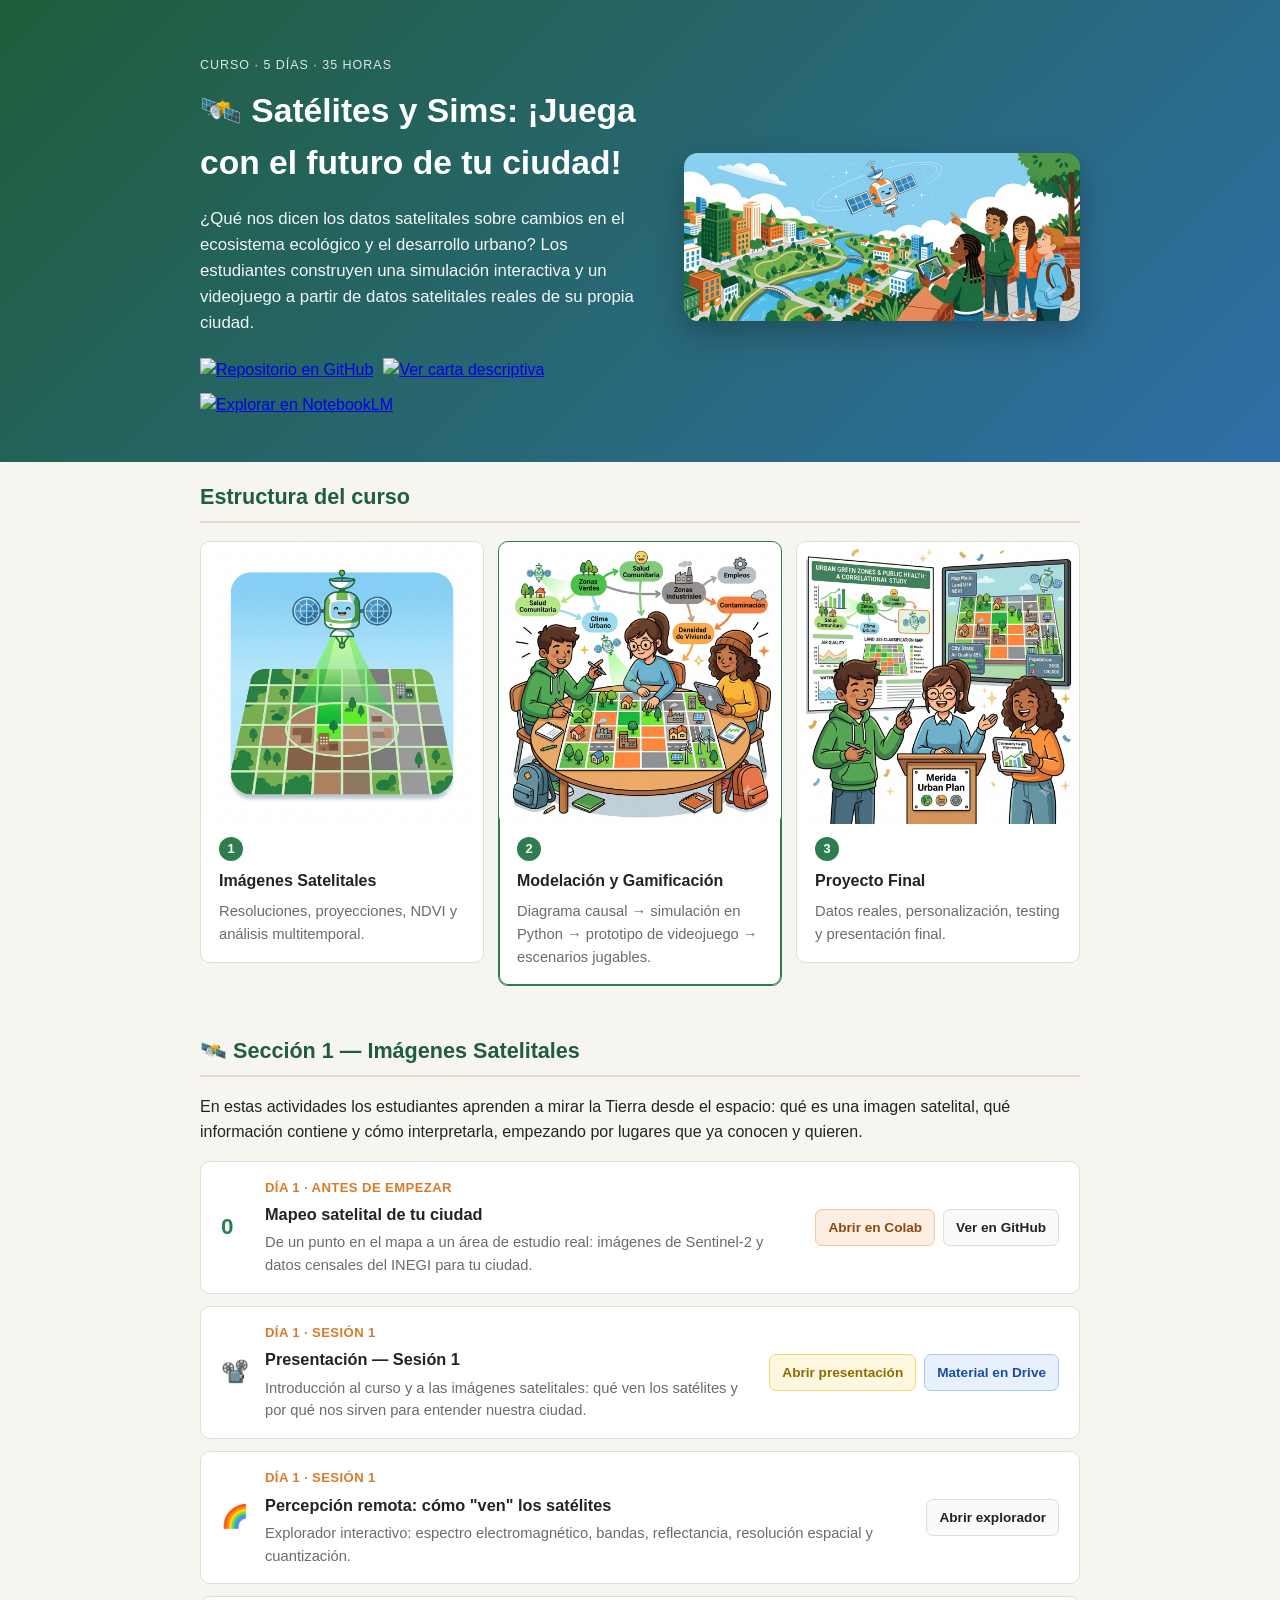
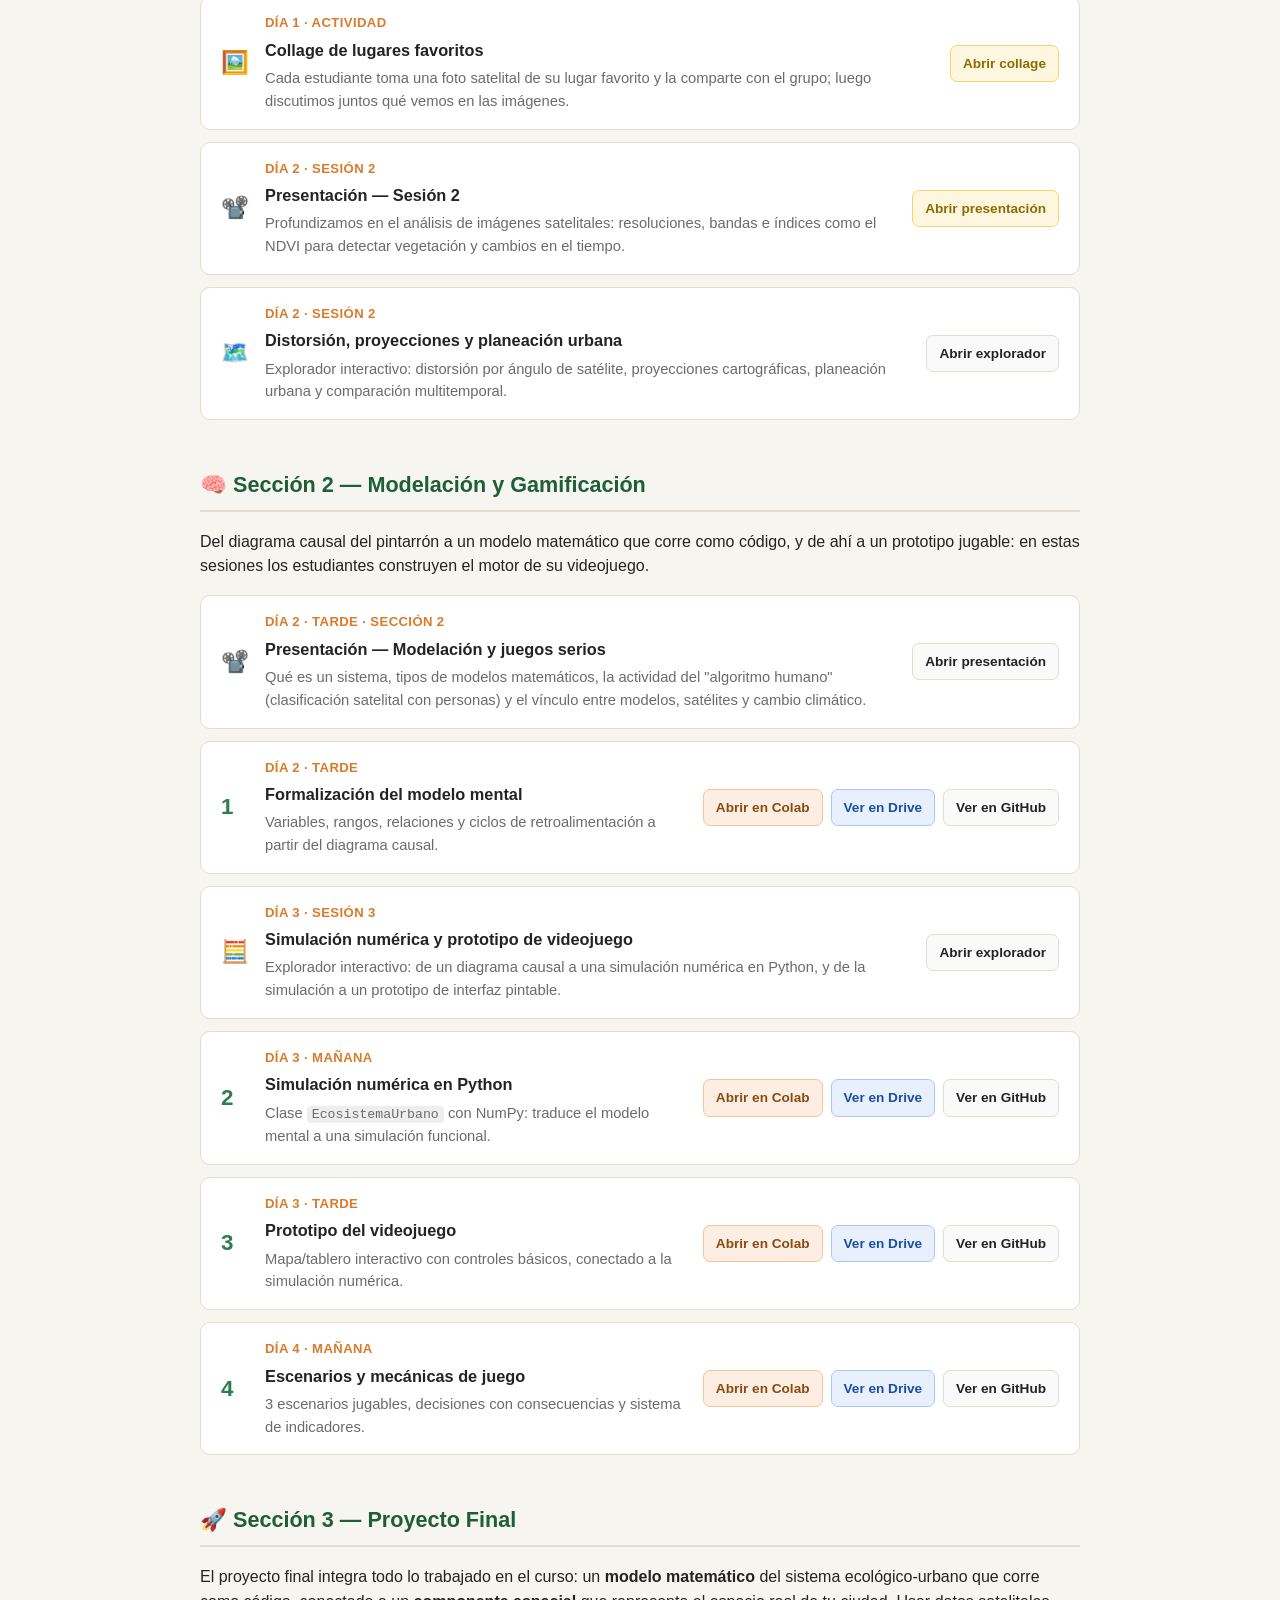
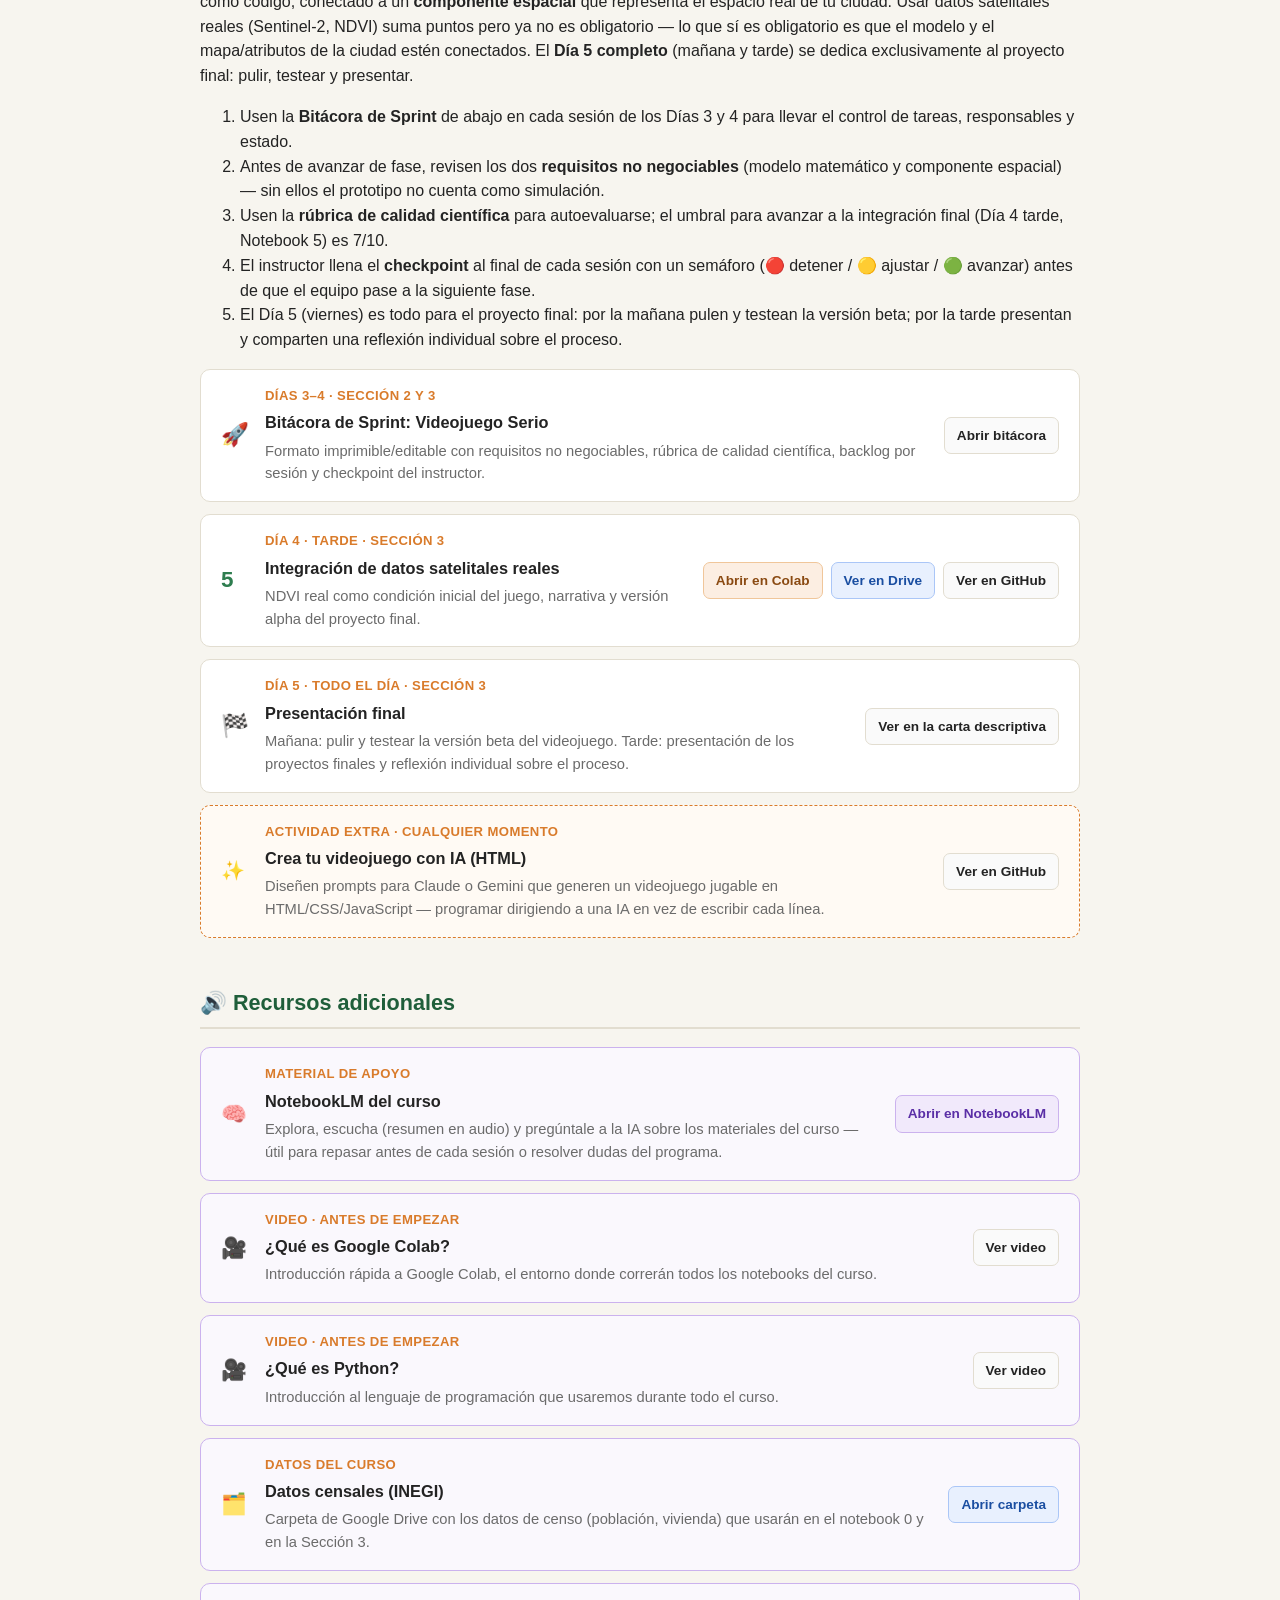
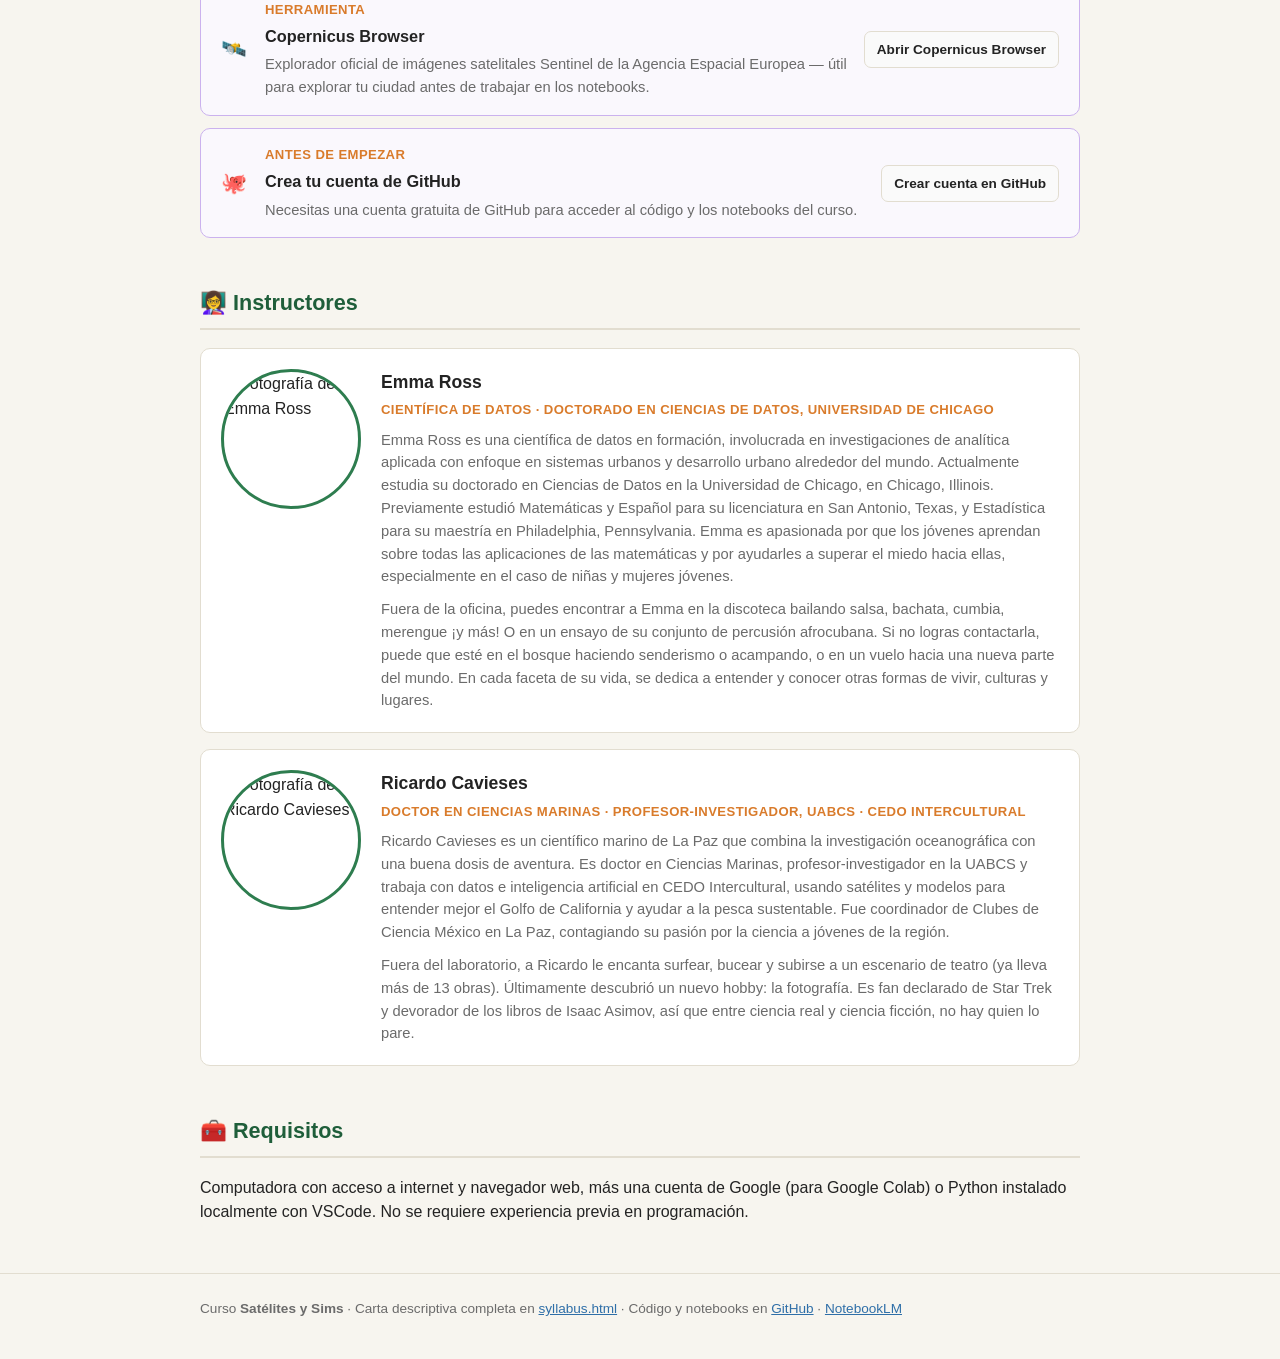
==== commit f195fe20: "Aclarar que el Día 5 se dedica completamente al proyecto final Agrega una tarjeta explícita del Día " ====
--- a/docs/index.html
+++ b/docs/index.html
@@ -229,13 +229,13 @@
 
   <section id="seccion3">
     <h2>🚀 Sección 3 — Proyecto Final</h2>
-    <p>El proyecto final integra todo lo trabajado en el curso: un <b>modelo matemático</b> del sistema ecológico-urbano que corre como código, conectado a un <b>componente espacial</b> que representa el espacio real de tu ciudad. Usar datos satelitales reales (Sentinel-2, NDVI) suma puntos pero ya no es obligatorio — lo que sí es obligatorio es que el modelo y el mapa/atributos de la ciudad estén conectados.</p>
+    <p>El proyecto final integra todo lo trabajado en el curso: un <b>modelo matemático</b> del sistema ecológico-urbano que corre como código, conectado a un <b>componente espacial</b> que representa el espacio real de tu ciudad. Usar datos satelitales reales (Sentinel-2, NDVI) suma puntos pero ya no es obligatorio — lo que sí es obligatorio es que el modelo y el mapa/atributos de la ciudad estén conectados. El <b>Día 5 completo</b> (mañana y tarde) se dedica exclusivamente al proyecto final: pulir, testear y presentar.</p>
     <ol>
       <li>Usen la <b>Bitácora de Sprint</b> de abajo en cada sesión de los Días 3 y 4 para llevar el control de tareas, responsables y estado.</li>
       <li>Antes de avanzar de fase, revisen los dos <b>requisitos no negociables</b> (modelo matemático y componente espacial) — sin ellos el prototipo no cuenta como simulación.</li>
       <li>Usen la <b>rúbrica de calidad científica</b> para autoevaluarse; el umbral para avanzar a la integración final (Día 4 tarde, Notebook 5) es 7/10.</li>
       <li>El instructor llena el <b>checkpoint</b> al final de cada sesión con un semáforo (🔴 detener / 🟡 ajustar / 🟢 avanzar) antes de que el equipo pase a la siguiente fase.</li>
-      <li>El viernes presentan la versión beta pulida del videojuego junto con una reflexión individual sobre el proceso.</li>
+      <li>El Día 5 (viernes) es todo para el proyecto final: por la mañana pulen y testean la versión beta; por la tarde presentan y comparten una reflexión individual sobre el proceso.</li>
     </ol>
     <div class="notebook-list">
 
@@ -262,6 +262,18 @@
           <a class="boton colab" href="https://colab.research.google.com/drive/1V0Z7SrM4IMzvN2k3NzX_sJJCu1vbQ6V2">Abrir en Colab</a>
           <a class="boton drive" href="https://drive.google.com/file/d/1V0Z7SrM4IMzvN2k3NzX_sJJCu1vbQ6V2/view?usp=sharing">Ver en Drive</a>
           <a class="boton" href="https://github.com/rcavieses/sims_satelite_and_models/blob/main/notebooks/05_integracion_datos_satelitales.ipynb">Ver en GitHub</a>
+        </div>
+      </div>
+
+      <div class="notebook-card">
+        <div class="n">🏁</div>
+        <div class="info">
+          <div class="cuando">Día 5 · todo el día · Sección 3</div>
+          <h3>Presentación final</h3>
+          <p>Mañana: pulir y testear la versión beta del videojuego. Tarde: presentación de los proyectos finales y reflexión individual sobre el proceso.</p>
+        </div>
+        <div class="acciones">
+          <a class="boton" href="syllabus.html#dia5">Ver en la carta descriptiva</a>
         </div>
       </div>
 
